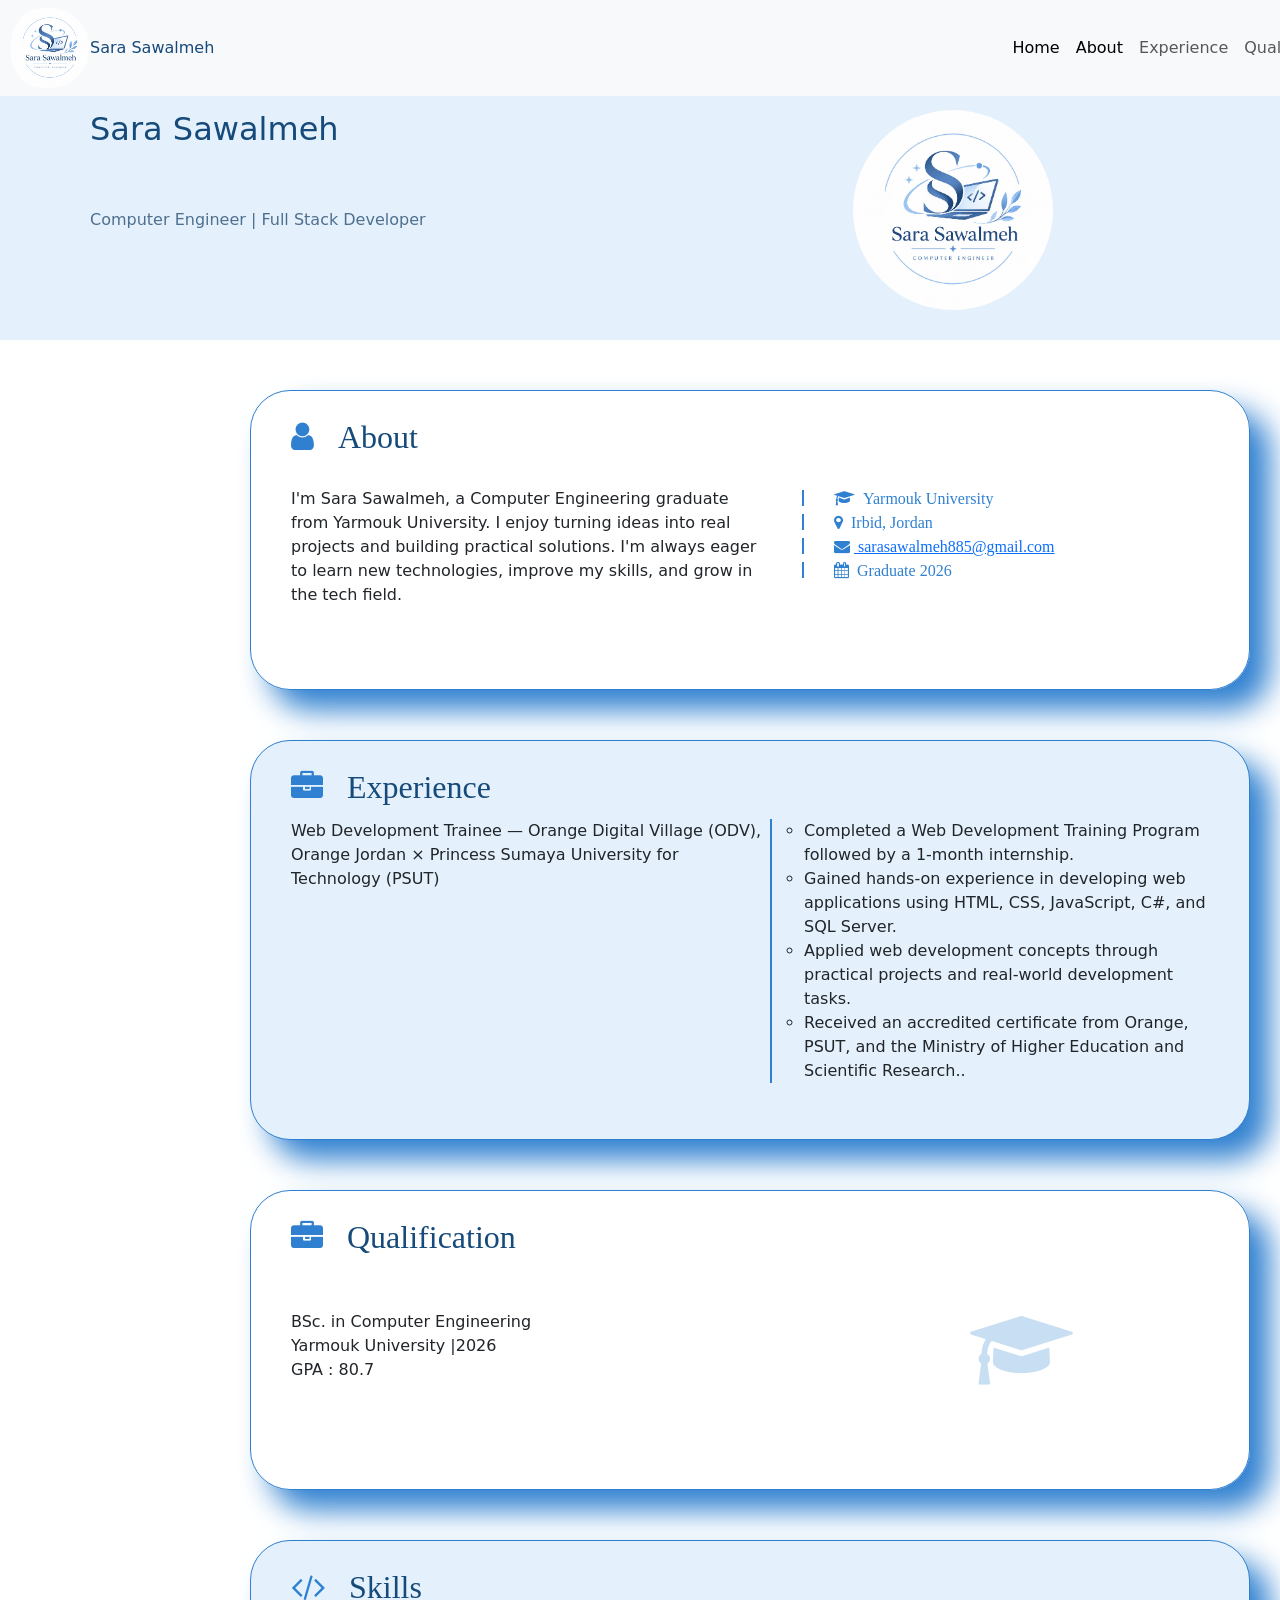
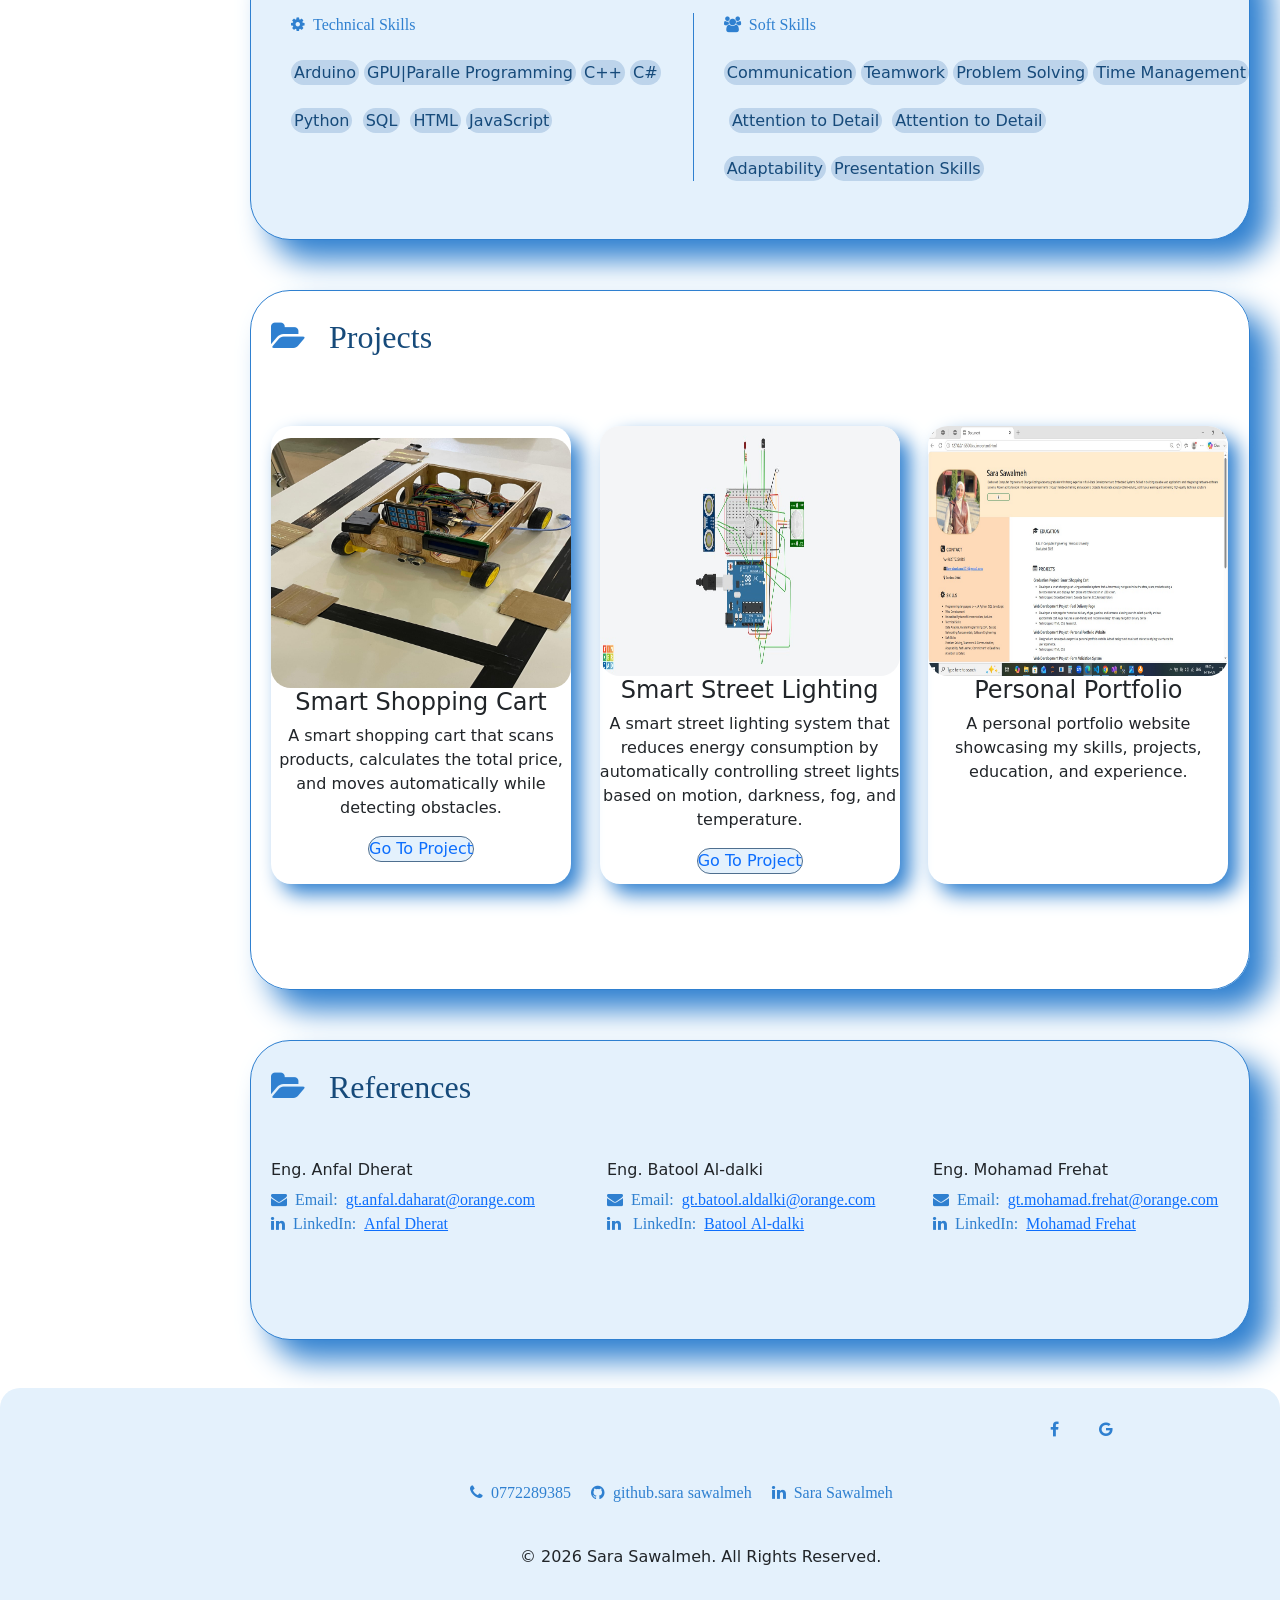
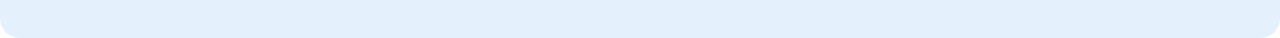
==== portfolio.html @ d3d30be9 "ss" ====
<!DOCTYPE html>
<html lang="en">
<head>
    <meta charset="UTF-8">
    <meta name="viewport" content="width=device-width, initial-scale=1.0">
    <title>Portfolio Sara</title>
    <link rel="stylesheet" href="portfolio.css">
    <link rel="stylesheet" href="https://cdn.jsdelivr.net/npm/bootstrap@5.3.8/dist/css/bootstrap.min.css">
    <link rel="stylesheet" href="https://cdnjs.cloudflare.com/ajax/libs/font-awesome/4.7.0/css/font-awesome.min.css">
    <script src="https://cdn.jsdelivr.net/npm/bootstrap@5.3.8/dist/js/bootstrap.bundle.min.js"></script>
</head>
<body>
   
    <nav class="navbar navbar-expand-lg bg-body-tertiary">
       <img src="WhatsApp Image 2026-09-11 at 2.48.50 PM.jpeg"><span>Sara Sawalmeh</span>
        
       
  
    <div class="container-fluid">
    <button class="navbar-toggler" type="button" data-bs-toggle="collapse" data-bs-target="#navbarNav" aria-controls="navbarNav" aria-expanded="false" aria-label="Toggle navigation">
      <span class="navbar-toggler-icon"></span>
    </button>
    <span> &nbsp &nbsp &nbsp &nbsp &nbsp &nbsp &nbsp &nbsp &nbsp &nbsp &nbsp  &nbsp &nbsp &nbsp &nbsp &nbsp &nbsp &nbsp &nbsp &nbsp &nbsp &nbsp  &nbsp &nbsp &nbsp &nbsp &nbsp &nbsp &nbsp &nbsp &nbsp &nbsp &nbsp  &nbsp &nbsp &nbsp &nbsp &nbsp &nbsp &nbsp &nbsp &nbsp &nbsp &nbsp  &nbsp &nbsp &nbsp &nbsp &nbsp &nbsp &nbsp &nbsp &nbsp &nbsp &nbsp  &nbsp &nbsp &nbsp &nbsp &nbsp &nbsp &nbsp &nbsp &nbsp &nbsp &nbsp  &nbsp &nbsp &nbsp &nbsp &nbsp &nbsp &nbsp &nbsp &nbsp &nbsp &nbsp</span>
    <div class="collapse navbar-collapse" id="navbarNav">
      <ul class="navbar-nav">
         <li class="nav-item n">
          <a class="nav-link active" aria-current="page" href="portfolio.html">Home</a>
        </li>
        <li class="nav-item n">
          <a class="nav-link active" aria-current="page" href="#About">About</a>
        </li>
        <li class="nav-item n">
          <a class="nav-link" href="#Experience">Experience</a>
        </li>
        <li class="nav-item n">
          <a class="nav-link" href="#Qualification">Qualification</a>
        </li>
        <li class="nav-item n">
          <a class="nav-link "  href="#Skills">Skills</a>
        </li>
        <li class="nav-item n">
          <a class="nav-link " href="#Projects">Projects</a>
        </li>
        <li class="nav-item n">
          <a class="nav-link "  href="#References">References</a>
        </li>
        <li class="nav-item n">
          <a class="nav-link "  href="#footer">Footer</a>
        </li>
      </ul>
    </div>
  </div>
</nav>
 
<div class="div1">
    <h2>Sara Sawalmeh</h2>
    <h6>Computer Engineer | Full Stack Developer</h6>
    <img src="WhatsApp Image 2026-09-11 at 2.48.50 PM.jpeg"> 
</div>
<div class="div2">
    <i class="fa fa-user fa-2x About" id="About"><span> &nbsp About</span></i>
    <br>
    <br>
    <p>I'm Sara Sawalmeh, a Computer Engineering graduate from Yarmouk University. 
       I enjoy turning ideas into real projects and building practical solutions. 
       I'm always eager to learn new technologies, improve my skills, 
       and grow in the tech field.</p>
       <ul>
    
         <li><i class="fa fa-graduation-cap icon">&nbsp Yarmouk University</i>  </li>
    <li><i class="fa fa-map-marker icon">&nbsp  Irbid, Jordan</i></li>
    <li><i class="fa fa-envelope icon" >&nbsp<a target="_blank" href="sarasawalmeh885@gmail.com"> sarasawalmeh885@gmail.com</a></i></li>
    <li><i class="fa fa-calendar icon">&nbsp Graduate 2026</i></li>
    
       </ul>
   
</div>
<div class="div3">
    <i class="fa fa-briefcase fa-2x Experience" id="Experience"><span> &nbsp Experience</span></i>
    <br>
    <br>
    <p class="p1"> Web Development Trainee — Orange Digital Village (ODV),<br>
     Orange Jordan × Princess Sumaya University for Technology (PSUT)</p>
      <br>

       <ul>
        <li style=" list-style-type: circle; ">Completed a Web Development Training Program followed by a 1-month internship.</li>
        <li style="list-style-type: circle;">Gained hands-on experience in developing web applications using HTML, CSS, JavaScript, C#, and SQL Server.</li>
        <li style=" list-style-type: circle; ">Applied web development concepts through practical projects and real-world development tasks.</li>
        <li style="list-style-type: circle;">Received an accredited certificate from Orange, PSUT, and the Ministry of Higher Education and Scientific Research..</li>
       </ul>
   
</div>
<div class="div4">
    <i class="fa fa-briefcase fa-2x Qualification"id="Qualification"><span> &nbsp Qualification</span></i>
    <br>
    <br>
    <p class="p1">BSc. in Computer Engineering <br>Yarmouk University |2026 <br>
      GPA : 80.7</p>
      <br>

       <i class="fa fa-graduation-cap fa-5x cap " style="color:#c8def2;"></i>
   
</div>
<div class="div5">
    <i class="fa fa-code fa-2x skills"id="Skills"><span> &nbsp Skills</span></i>

    <p class="left"><i class="fa fa-cog  " aria-hidden="true">&nbsp Technical Skills</i><br><br><span class="span">Arduino</span>&nbsp<span  class="span">GPU|Paralle Programming</span>&nbsp<span  class="span">C++</span>&nbsp<span  class="span">C#</span>&nbsp<br>
        <br><span  class="span">Python</span>&nbsp
    <span  class="span">SQL</span>&nbsp <span  class="span">HTML</span>&nbsp<span  class="span">JavaScript</span>&nbsp</p>
      
    
    <p class="right"><i class="fa fa-users  " aria-hidden="true">&nbsp Soft Skills</i><br><br><span class="span">Communication</span>&nbsp<span  class="span">Teamwork</span>&nbsp<span  class="span">Problem Solving</span>&nbsp<span  class="span">Time Management</span><br><br>&nbsp<span  class="span">Attention to Detail</span>&nbsp
    <span  class="span">Attention to Detail</span>&nbsp<br><br> <span  class="span">Adaptability</span>&nbsp<span  class="span">Presentation Skills</span>&nbsp</p>
      
    
   
</div>
<div class="div6">
<i class="fa fa-folder-open fa-2x Projects" id="Projects"><span> &nbsp Projects</span></i>
<div class="proj1">
<img src="smart_cart.jpeg">
<h4>Smart Shopping Cart</h4>
<p>A smart shopping cart that scans products, 
    calculates the total price, 
    and moves automatically while detecting obstacles.</p>
    <a target="_blank" href="https://drive.google.com/file/d/1hwMrciI6EJCwf6CjFaGMXpKGRYM-Xptk/view?usp=drivesdk">Go To Project</a>
</div>
<div class="proj2">
<img src="street_smart.jpeg">
<h4>Smart Street Lighting</h4>
<p>A smart street lighting system that reduces energy 
    consumption by automatically controlling 
    street lights based on motion, darkness, fog, and temperature.</p>
    <a target="_blank" href="https://drive.google.com/file/d/1CjH-kvJeXlmJz42w_RLQ5RaDnDc0UONO/view?usp=drivesdk">Go To Project</a>
</div>
<div class="proj3">
<img src="portfolio.jpeg">
<h4>Personal Portfolio</h4>
<p>A personal portfolio 
    website showcasing my skills, 
    projects, education, and experience.</p>
</div>
</div>
<div class="div7">
    
    <i class="fa fa-folder-open fa-2x References" id="References"><span> &nbsp References</span></i>
    <div class=" Reference_1">
    <h6>Eng. Anfal Dherat</h6>
    <i class="fa fa-envelope">&nbsp Email: &nbsp<a target="_blank" href="gt.anfal.daharat@orange.com">gt.anfal.daharat@orange.com</a></i>
    <i class="fa fa-linkedin">&nbsp LinkedIn: &nbsp<a target="_blank" href="https://www.linkedin.com/in/anfal-dherat/">Anfal Dherat</a></i>
    </div>
    <div class=" Reference_2">
    <h6>Eng. Batool Al-dalki</h6>
    <i class="fa fa-envelope">&nbsp Email: &nbsp<a target="_blank" href="gt.batool.aldalki@orange.com">gt.batool.aldalki@orange.com</a></i>
    <i class="fa fa-linkedin"> &nbsp LinkedIn: &nbsp<a target="_blank" href="https://www.linkedin.com/in/batool-walid-b33894228?utm_source=share_via&utm_content=profile&utm_medium=member_android">Batool Al-dalki</a></i>
    </div>
    <div class=" Reference_3">
    <h6>Eng. Mohamad Frehat</h6>
    <i class="fa fa-envelope">&nbsp Email: &nbsp<a target="_blank" href="gt.mohamad.frehat@orange.com">gt.mohamad.frehat@orange.com</a></i>
    <i class="fa fa-linkedin">&nbsp LinkedIn:&nbsp <a target="_blank" href="https://www.linkedin.com/in/mohammed-frehat-9222402b?utm_source=share_via&utm_content=profile&utm_medium=member_android">Mohamad Frehat</a></i>
    </div>
</div>
<br>
<br>
<footer class="footer" id="footer">
    <div class="icon1">
<a href="0772289385" target="_blank"><i class="fa fa-phone">&nbsp 0772289385</i></a>
<a href="https://github.com/sarasawalmeh30-debug" target="_blank"><i class="fa fa-github">&nbsp github.sara sawalmeh</i></a>

<a href="https://www.linkedin.com/in/sara-sawalmeh-1b9399256?utm_source=share_via&utm_content=profile&utm_medium=member_android" target="_blank"><i class="fa fa-linkedin">&nbsp Sara Sawalmeh</i></a>
</div>
<div class="iconnone">
<a  href="https://www.facebook.com/share/14t3L4utk7z/" target="_blank"><i class="fa fa-facebook"></i></a>
<a  href="https://www.google.com/?zx=1789156070435" target="_blank"><i class="fa fa-google"></i></a>
</div>
<p class="copy">© 2026 Sara Sawalmeh. All Rights Reserved.</p>
</footer>
</body>
</html>
---- portfolio.css ----
.navbar img{
width: 90px;
height: 80px;
border-radius: 100px;
padding-left: 10px;
}
body{
    padding-top: 80px;
}
.navbar{
    position: fixed !important;
    top: 0;
    left: 0;
    width: 100%;
    
}
.fa{
    color:#2f80d0; 
}
span{
    color:#164A7A !important ;
    white-space: nowrap ;
  
   
}
.div1{
    display: grid;
    grid-template-columns: repeat(3,1fr);
    grid-template-rows: repeat(2,1fr);
    background-color: #E4f1fc;
    padding-top: 30px; 
    padding-bottom: 30px;
}
.div1 h2{
    grid-row: 1/2;
    grid-column: 1/2;
    color:#164A7A;
    padding-left: 90px;

}
.div1 h6{
     grid-row: 2/3;
     grid-column: 1/2;
     color: #4f6f8f;
     padding-left: 90px;
     padding-bottom: 0px;
}
.div1 img{
    width: 200px;
    height: 200px;
    border-radius: 200px;
     grid-row: 1/3;
     grid-column: 3/4;
    
} 
.div2{
    display: grid;
    grid-template-columns: repeat(2,1fr);
    grid-template-rows: repeat(3,1fr);
    width: 1000px;
    height: 300px;
    border: 1px solid #2f80d0;
    border-radius: 40px;
    box-shadow: 20px 20px 30px #2f80d0;
    padding-left:40px ;
    margin-top: 50px;
    margin-left: 250px;
    padding-top: 30px;
  
}
.div .About{
   grid-row: 1/2;
   grid-column: 1/2;
}
.div2 p{
grid-row: 2/3;
grid-column: 1/2;
}
.div2 .icon{
  grid-row: 2/4;
  grid-column: 2/3;
  border-left: 2px solid #2f80d0;
  padding-left: 30px;
}

ul{
    list-style: none;

}
.div3{
    display: grid;
    grid-template-columns: repeat(2,1fr);
    grid-template-rows: repeat(3,1fr);
    width: 1000px;
    height: 400px;
    border: 1px solid #2f80d0;
    border-radius: 40px;
    box-shadow: 20px 20px 30px #2f80d0;
    padding-left:40px ;
    margin-top: 50px;
    margin-left: 250px;
    padding-top: 30px;
    background-color:#E4f1fc ;
  
}

.div3 .Experience{
   grid-row: 1/2;
   grid-column: 1/2;
}
.div3 .p1{
grid-row: 2/3;
grid-column: 1/2;

}

.div3 ul{
grid-row: 2/3;
grid-column: 2/3;
border-left: 2px solid #2f80d0;
padding-right: 30px;
}
.div4{
    display: grid;
    grid-template-columns: repeat(2,1fr);
    grid-template-rows: repeat(3,1fr);
    width: 1000px;
    height: 300px;
    border: 1px solid #2f80d0;
    border-radius: 40px;
    box-shadow: 20px 20px 30px #2f80d0;
    padding-left:40px ;
    margin-top: 50px;
    margin-left: 250px;
    padding-top: 30px;
  
}

.div3 .Qualification{
   grid-row: 1/2;
   grid-column: 1/2;
}
.div4 .p{
grid-row: 2/3;
grid-column: 1/2;

}
.div4 .cap{
    grid-row: 2/3;
    grid-column: 2/3;
    padding-left: 200px;
}
.div5{
    display: grid;
    grid-template-columns: repeat(2,1fr);
    grid-template-rows: repeat(3,1fr);
    width: 1000px;
    height: 300px;
    border: 1px solid #2f80d0;
    border-radius: 40px;
    box-shadow: 20px 20px 30px #2f80d0;
    padding-left:40px ;
    margin-top: 50px;
    margin-left: 250px;
    padding-top: 30px;
     background-color:#E4f1fc ;
  
}
.div5 .span{
    background-color: #bdd4eb;
    border-radius: 30px;
    padding: 3px;

}
.div5 .skills{
   grid-row: 1/2;
   grid-column: 1/2;
}


.div5 .right{
    grid-row: 2/3;
    grid-column: 2/3;
   border-left: 1px solid #2f80d0;
   padding-left: 30px;

}
.div5 .left{
    
     grid-row: 2/3;
     grid-column: 1/2;
   
}
.div6{
    display: grid;
    grid-template-columns: repeat(3,1fr);
    grid-template-rows: repeat(3,1fr);
    width: 1000px;
    height: 700px;
    border: 1px solid #2f80d0;
    border-radius: 40px;
    box-shadow: 20px 20px 30px #2f80d0;
    padding-left:20px ;
    margin-top: 50px;
    margin-left: 250px;
    padding-top: 30px;
    gap: 8px;
    
  
}
.div6 img{
    width: 300px;
    height: 250px;
    border-radius: 20px;
    
}
.div6 .Projects{
     grid-row: 1/2;
    grid-column: 1/2;
}
.div6 .proj1{
    width: 300px;
    display: flex;
    flex-direction: column;
    border: 2px solis #2f80d0;
     border-radius: 20px;
    box-shadow: 10px 10px 20px #2f80d0;
    grid-row: 2/3;
    grid-column: 1/2;
    text-align: center;
    justify-content: center;
    align-items: center;
    

}
.div6 .proj2{
    display: flex;
    flex-direction: column;
    border: 2px solis #2f80d0;
     border-radius: 20px;
    box-shadow: 10px 10px 20px #2f80d0;
    grid-row: 2/3;
    grid-column: 2/3;
     width: 300px;
     text-align: center;
     justify-content: center;
    align-items: center;
}
.div6 .proj3{
    display: flex;
    flex-direction: column;
    border: 2px solis #2f80d0;
     border-radius: 20px;
    box-shadow: 10px 10px 20px #2f80d0;
    grid-row: 2/3;
    grid-column: 3/4;
 width: 300px;
 text-align: center;
}
.div6 a{
    border: 1px solid #4f6f8f;
    border-radius: 90px;
    background-color: #E4f1fc;
    text-decoration: none;
    margin-bottom: 10px;
 
}
.div7{
    display: grid;
    grid-template-columns: repeat(3,1fr);
    grid-template-rows: repeat(3,1fr);
    width: 1000px;
    height: 300px;
    border: 1px solid #2f80d0;
    border-radius: 40px;
    box-shadow: 20px 20px 30px #2f80d0;
    padding-left:20px ;
    margin-top: 50px;
    margin-left: 250px;
    padding-top: 30px;
     background-color:#E4f1fc ;
  
}
.div7 .Reference{
      grid-row:1/2 ;
    grid-column:1/2;
}
.div7 .Reference_1{
    grid-row:2/3 ;
    grid-column:1/2 ;
}
.div7 .Reference_2{
    grid-row:2/3 ;
    grid-column:2/3 ;
     padding-left: 10px;
}
.div7 .Reference_3{
    grid-row:2/3 ;
    grid-column:3/4 ;
    padding-left: 10px;
}
.footer{
    display: grid;
    grid-template-columns: repeat(4,1fr);
    grid-template-rows: repeat(3,1fr);
    background-color: #E4f1fc;
    padding-top: 30px; 
    padding-bottom: 30px;
    width: 100%;
    height: 250px;
    border-radius: 20px;
}
.icon1{
 display: flex;
    flex-direction: row;
    gap: 20px;
    grid-column: 2/4;
grid-row: 2/3;
padding-left: 150px;
}
.iconnone{
    display: flex;
    flex-direction: row;
    gap: 40px;
grid-column: 4/5;
grid-row: 1/2;
padding-left: 90px;
}
.footer p{
grid-column: 2/4;
grid-row: 3/4;
padding-left: 200px;
}



@media (max-width:320px) {
    *{
box-sizing: border-box;
margin: 0;
padding: 0;
    }
    body{
        width: 100%;
        overflow-x: hidden;
         padding-top: 0;
    }
    .div2,.div3,.div3,.div4,.div5,.div6,.div7{
        width: 100%;
        max-width: 100%;
        margin-left: 0;
        margin-right: 0;
    }
    

    span{
    color:#164A7A !important ;
    white-space: wrap ;
}
    .div1{
    grid-template-columns: repeat(1,1fr);
    grid-template-rows: repeat(3,1fr);
}
.div1 img{
width: 150px;
height: 150px;
border-radius: 100px;
grid-row: 3/4;
grid-column: 1/2;

}
.div1 h2{
    grid-row: 1/2;
    grid-column: 1/2;
    color:#164A7A;
}
.div1 h6{
     grid-row: 2/3;
     grid-column: 1/2;
     color: #4f6f8f;
     
}
.div2{
    display: grid;
    grid-template-columns: repeat(1,1fr);
    grid-template-rows: repeat(3,1fr);
    
    height: 500px;
    border: 1px solid #2f80d0;
    border-radius: 40px;
    box-shadow: 20px 20px 30px #2f80d0;
   
  
}
.div .About{
   grid-row: 1/2;
   grid-column: 1/2;
}
.div2 p{
grid-row: 2/3;
grid-column: 1/2;
}
.div2 .icon{
  grid-row: 3/4;
  grid-column: 1/2;
 
  
}

ul{
    list-style: none;

}
.div3{
    display: grid;
    grid-template-columns: repeat(1,1fr);
    grid-template-rows: repeat(3,1fr);
    
    height: fit-content;
    border: 1px solid #2f80d0;
    border-radius: 40px;
    box-shadow: 20px 20px 30px #2f80d0;

    background-color:#E4f1fc ;
  
}

.div3 .Experience{
   grid-row: 1/2;
   grid-column: 1/2;
}
.div3 .p1{
grid-row: 2/3;
grid-column: 1/2;

}

.div3 ul{
grid-row: 3/4;
grid-column: 1/2;
display: none;

}
.div4{
    display: grid;
    grid-template-columns: repeat(1,1fr);
    grid-template-rows: repeat(3,1fr);
    
    height: 400px;
    border: 1px solid #2f80d0;
    border-radius: 40px;
    box-shadow: 20px 20px 30px #2f80d0;

  
}

.div3 .Qualification{
   grid-row: 1/2;
   grid-column: 1/2;
}
.div4 .p{
grid-row: 2/3;
grid-column: 1/2;

}
.div4 .cap{
   
    display: none;
}
.div5{
    display: grid;
    grid-template-columns: repeat(1,1fr);
    grid-template-rows: repeat(3,1fr);
   
    height: fit-content;
    border: 1px solid #2f80d0;
    border-radius: 40px;
    box-shadow: 20px 20px 30px #2f80d0;
     background-color:#E4f1fc ;
  
}
.div5 .span{
    background-color: #bdd4eb;
    border-radius: 30px;
    padding: 3px;

}
.div5 .skills{
   grid-row: 1/2;
   grid-column: 1/2;
}


.div5 .right{
    grid-row: 3/4;
    display: flex;
    flex-direction: column;
    
    grid-column: 1/2;
  

}
.div5 .left{
    
     grid-row: 2/3;
     grid-column: 1/2;
     display: flex;
    flex-direction: column;
   
}
.div6{
    display: grid;
    grid-template-columns: repeat(1,1fr);
    grid-template-rows: repeat(4,1fr);
    
    height: 1050px;
    border: 1px solid #2f80d0;
    border-radius: 40px;
    box-shadow: 20px 20px 30px #2f80d0;


    
  
}
.div6 img{
    width: 100%;
    height: 150px;
    border-radius: 20px;
    
}
.div6 .Projects{
     grid-row: 1/2;
    grid-column: 1/2;
}
.div6 .proj1{
    width: fit-content;
    display: flex;
    flex-direction: column;
    border: 2px solis #2f80d0;
     border-radius: 20px;
    box-shadow: 10px 10px 20px #2f80d0;
    grid-row: 2/3;
    grid-column: 1/2;
    text-align: center;
    

}
.div6 .proj2{
    display: flex;
    flex-direction: column;
    border: 2px solis #2f80d0;
     border-radius: 20px;
    box-shadow: 10px 10px 20px #2f80d0;
    grid-row: 3/4;
    grid-column: 1/2;
     width: fit-content;
text-align: center;
}
.div6 .proj3{
    display: flex;
    flex-direction: column;
    border: 2px solis #2f80d0;
     border-radius: 20px;
    box-shadow: 10px 10px 20px #2f80d0;
    grid-row: 4/5;
    grid-column: 1/2;
 width: fit-content;
 text-align: center;
}
.div7{
    display: grid;
    grid-template-columns: repeat(1,1fr);
    grid-template-rows: repeat(4,1fr);
    
    height: 700px;
    border: 1px solid #2f80d0;
    border-radius: 40px;
    box-shadow: 20px 20px 30px #2f80d0;
    background-color:#E4f1fc ;
  
}
.div7 .Reference{
    display: flex;
    flex-direction: column;
      grid-row:1/2 ;
    grid-column:1/2;
}
.div7 .Reference_1{
     display: flex;
    flex-direction: column;
    grid-row:2/3 ;
    grid-column:1/2 ;
}
.div7 .Reference_2{
     display: flex;
    flex-direction: column;
    grid-row:3/4 ;
    grid-column:1/2 ;
    
}
.div7 .Reference_3{
    grid-row:4/5 ;
    grid-column:1/2 ;
    
}
.footer{
    display: grid;
    grid-template-columns: repeat(1,1fr);
    grid-template-rows: repeat(3,1fr);
    background-color: #E4f1fc;
    
    
    max-width: 100%;
    height: 100vh;
    border-radius: 20px;
}
.icon1{
 display: flex;
    flex-direction: row;
    
    grid-column: 1/2;
grid-row: 2/3;
padding: 2px;

}
.iconnone{
    display: flex;
    flex-direction: row;
grid-column: 1/2;
grid-row: 1/2;

}
.footer p{
grid-column: 1/2;
grid-row: 3/4;
padding: 2px;

}

}
@media (min-width:321px) and (max-width:1024px) {
    *{
box-sizing: border-box;
margin: 0;
padding: 0;
    }
    .navbar{
        position: static !important;
       
    }
    body{
        width: 100%;
        overflow-x: hidden;
        padding-top: 0;
    }
    .div2,.div3,.div3,.div4,.div5,.div6,.div7{
        width: 100%;
        max-width: 100%;
        margin-left: 0;
        margin-right: 0;
    }

    span{
    color:#164A7A !important ;
    white-space: wrap ;
}
    .div1{
    grid-template-columns: repeat(1,1fr);
    grid-template-rows: repeat(3,1fr);
}
.div1 img{
width: 150px;
height: 150px;
border-radius: 100px;
grid-row: 3/4;
grid-column: 1/2;

}
.div1 h2{
    grid-row: 1/2;
    grid-column: 1/2;
    color:#164A7A;
}
.div1 h6{
     grid-row: 2/3;
     grid-column: 1/2;
     color: #4f6f8f;
     
}
.div2{
    display: grid;
    grid-template-columns: repeat(1,1fr);
    grid-template-rows: repeat(3,1fr);
   
    height: 500px;
    border: 1px solid #2f80d0;
    border-radius: 40px;
    box-shadow: 20px 20px 30px #2f80d0;
   
  
}
.div .About{
   grid-row: 1/2;
   grid-column: 1/2;
}
.div2 p{
grid-row: 2/3;
grid-column: 1/2;
}
.div2 .icon{
  grid-row: 3/4;
  grid-column: 1/2;
 
  
}

ul{
    list-style: none;

}
.div3{
    display: grid;
    grid-template-columns: repeat(1,1fr);
    grid-template-rows: repeat(3,1fr);
   
    height: fit-content;
    border: 1px solid #2f80d0;
    border-radius: 40px;
    box-shadow: 20px 20px 30px #2f80d0;

    background-color:#E4f1fc ;
  
}

.div3 .Experience{
   grid-row: 1/2;
   grid-column: 1/2;
}
.div3 .p1{
grid-row: 2/3;
grid-column: 1/2;

}

.div3 ul{
grid-row: 3/4;
grid-column: 1/2;
display: none;

}
.div4{
    display: grid;
    grid-template-columns: repeat(1,1fr);
    grid-template-rows: repeat(3,1fr);
   
    height: 400px;
    border: 1px solid #2f80d0;
    border-radius: 40px;
    box-shadow: 20px 20px 30px #2f80d0;

  
}

.div3 .Qualification{
   grid-row: 1/2;
   grid-column: 1/2;
}
.div4 .p{
grid-row: 2/3;
grid-column: 1/2;

}
.div4 .cap{
   
    display: none;
}
.div5{
    display: grid;
    grid-template-columns: repeat(1,1fr);
    grid-template-rows: repeat(3,1fr);
   
    height: fit-content;
    border: 1px solid #2f80d0;
    border-radius: 40px;
    box-shadow: 20px 20px 30px #2f80d0;
     background-color:#E4f1fc ;
     gap: 0;
  
}
.div5 .span{
    background-color: #bdd4eb;
    border-radius: 30px;
    padding: 1px;

}
.div5 .skills{
   grid-row: 1/2;
   grid-column: 1/2;
   margin: 0;
}


.div5 .right{
    display: flex;
    flex-direction: column;
    grid-row: 3/4;
    grid-column: 1/2;

  

}
.div5 .left{
    
     grid-row: 2/3;
     grid-column: 1/2;
     display: flex;
    flex-direction: column;
   
}
.div6{
    display: grid;
    grid-template-columns: repeat(1,1fr);
    grid-template-rows: repeat(4,1fr);
    
    height: 1400px;
    border: 1px solid #2f80d0;
    border-radius: 40px;
    box-shadow: 20px 20px 30px #2f80d0;
gap: 2px;

    
  
}
.div6 img{
    width: 100%;
    height: 250px;
    border-radius: 20px;
    
}
.div6 .Projects{
     grid-row: 1/2;
    grid-column: 1/2;
}
.div6 .proj1{
    width: 100%;
    display: flex;
    flex-direction: column;
    border: 2px solis #2f80d0;
     border-radius: 20px;
    box-shadow: 10px 10px 20px #2f80d0;
    grid-row: 2/3;
    grid-column: 1/2;
    text-align: center;
    

}
.div6 .proj2{
    display: flex;
    flex-direction: column;
    border: 2px solis #2f80d0;
     border-radius: 20px;
    box-shadow: 10px 10px 20px #2f80d0;
    grid-row: 3/4;
    grid-column: 1/2;
     width: 100%;
text-align: center;
}
.div6 .proj3{
   display: flex;
    flex-direction: column;
    border: 2px solis #2f80d0;
     border-radius: 20px;
    box-shadow: 10px 10px 20px #2f80d0;
    grid-row: 4/5;
    grid-column: 1/2;
     width: 100%;
text-align: center;
}
.div7{
    display: grid;
    grid-template-columns: repeat(1,1fr);
    grid-template-rows: repeat(4,1fr);
    
    height: 700px;
    border: 1px solid #2f80d0;
    border-radius: 40px;
    box-shadow: 20px 20px 30px #2f80d0;
   
     background-color:#E4f1fc ;
     gap: 0px;
  
}
.div7 .Reference{
    display: flex;
    flex-direction: column;
      grid-row:1/2 ;
    grid-column:1/2;
    
}
.div7 .Reference_1{
     display: flex;
    flex-direction: column;
    grid-row:2/3 ;
    grid-column:1/2 ;
}
.div7 .Reference_2{
     display: flex;
    flex-direction: column;
    grid-row:3/4 ;
    grid-column:1/2 ;
    
}
.div7 .Reference_3{
    grid-row:4/5 ;
    grid-column:1/2 ;
    padding-left: 10px;
}
.footer{
    display: grid;
    grid-template-columns: repeat(1,1fr);
    grid-template-rows: repeat(3,1fr);
    background-color: #E4f1fc;
    
    width: 100%;
    max-width: 100%;
    height: fit-content;
    border-radius: 20px;
}
.icon1{
 display: flex;
    flex-direction: row;
    grid-column: 1/2;
grid-row: 2/3;
padding: 2px;

}
.iconnone{
    display: flex;
    flex-direction: row;
    
grid-column: 1/2;
grid-row: 1/2;



}
.footer p{
grid-column: 1/2;
grid-row: 3/4;
padding: 0;

}

}
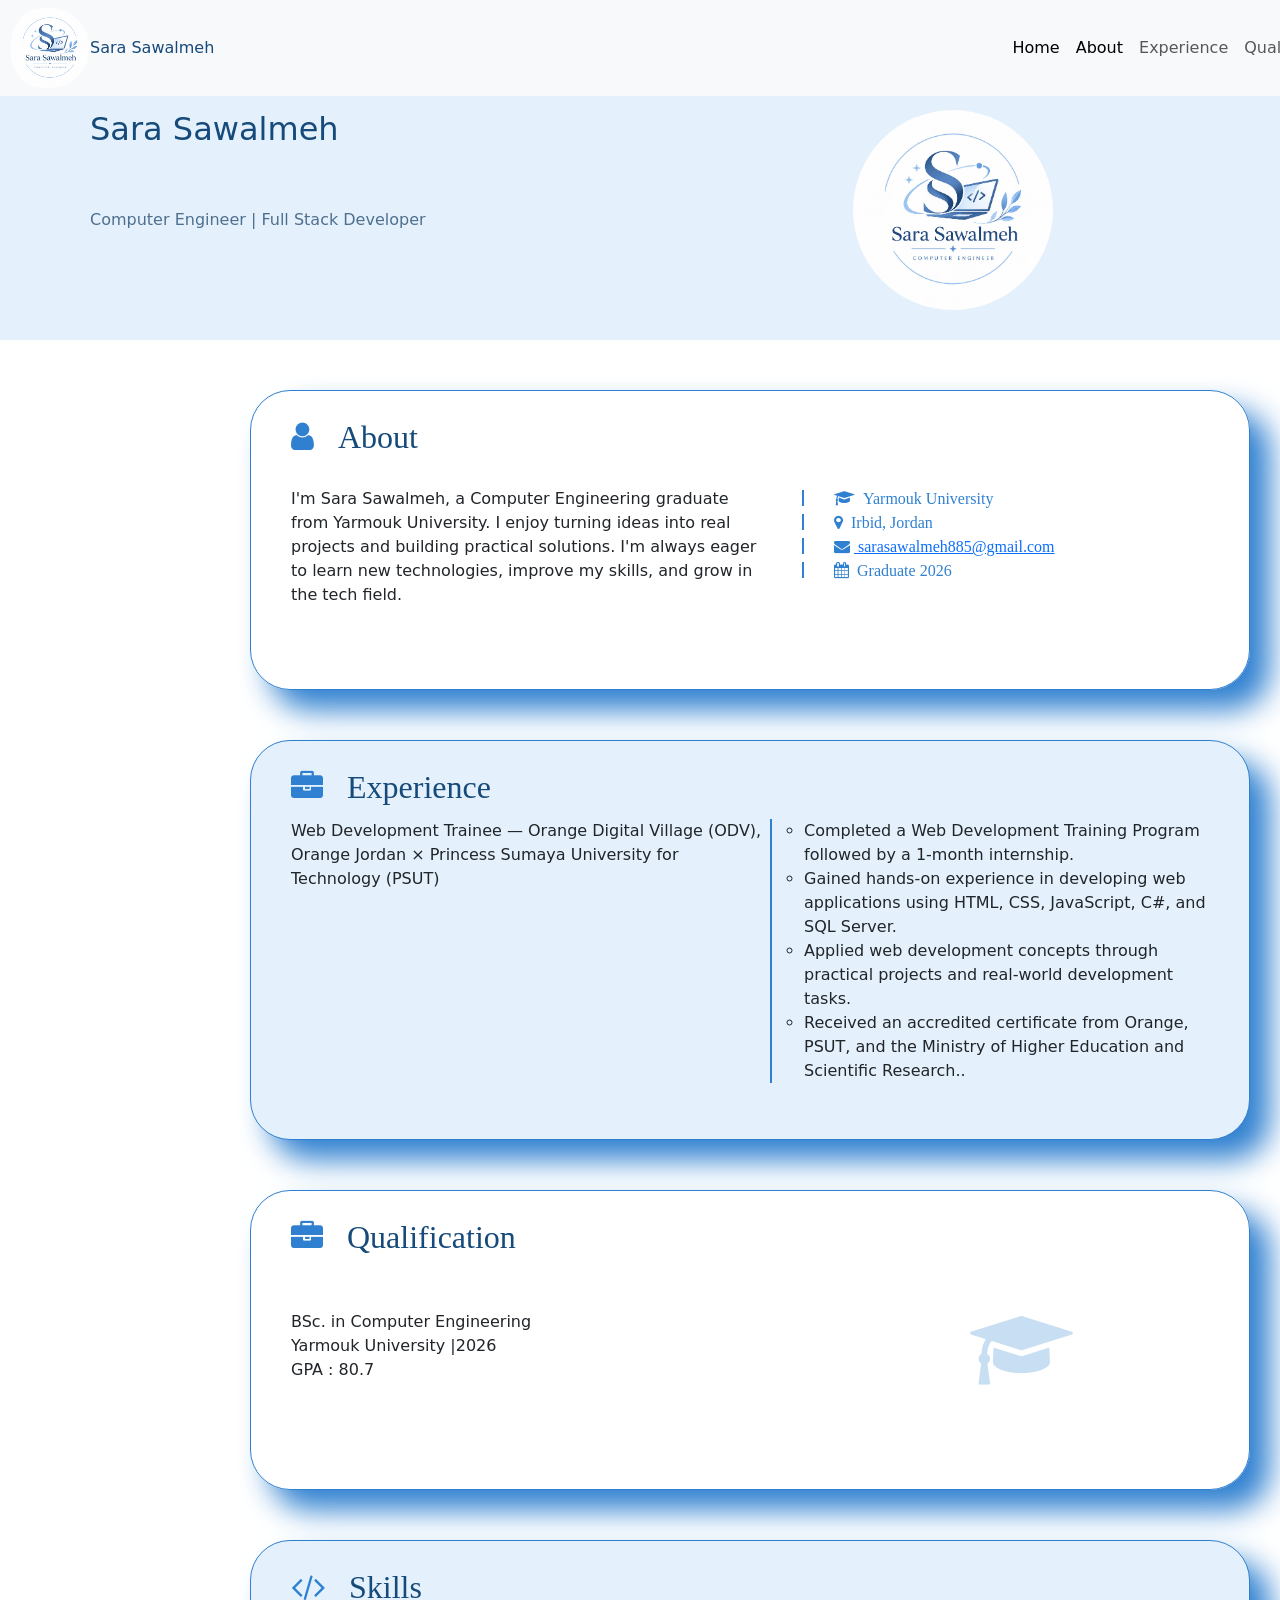
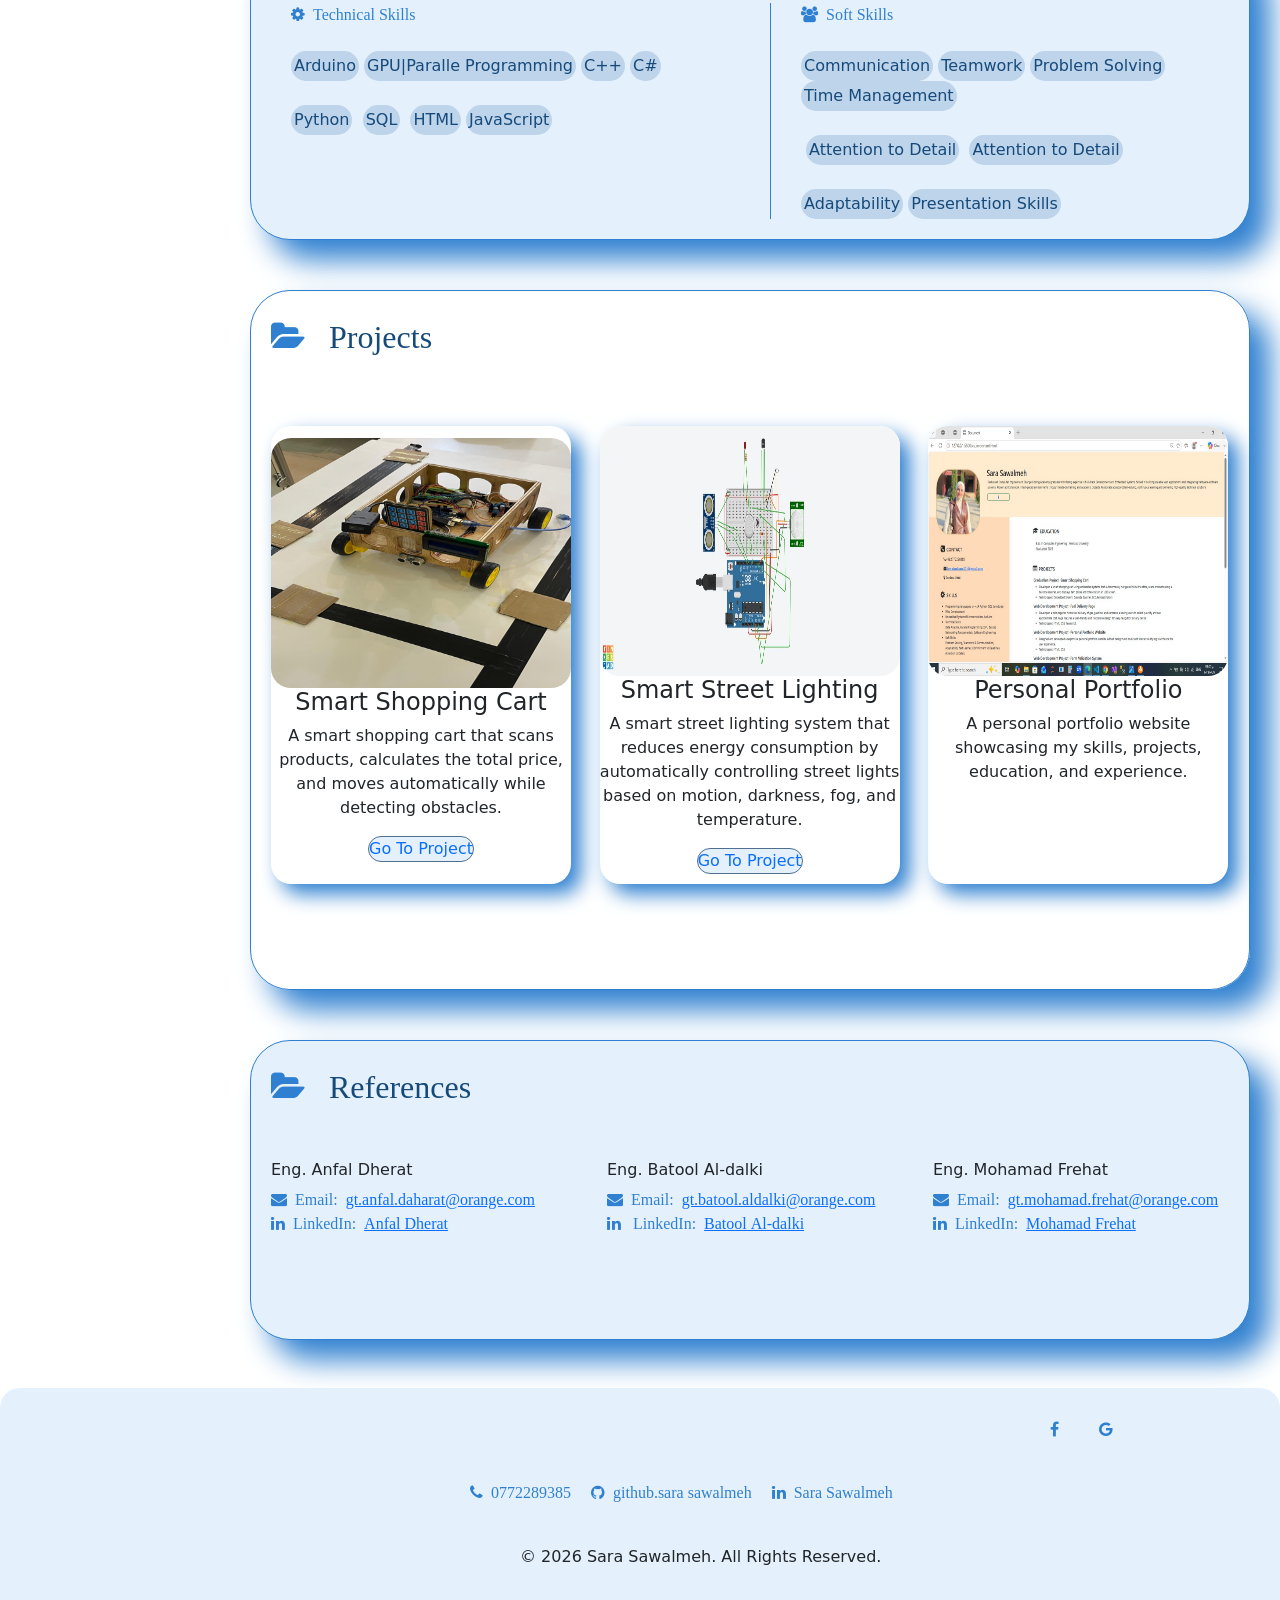
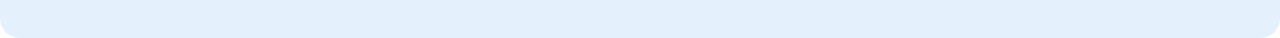
==== commit 1d3543f1: "new" ====
--- a/portfolio.html
+++ b/portfolio.html
@@ -110,7 +110,7 @@
     <span  class="span">SQL</span>&nbsp <span  class="span">HTML</span>&nbsp<span  class="span">JavaScript</span>&nbsp</p>
       
     
-    <p class="right"><i class="fa fa-users  " aria-hidden="true">&nbsp Soft Skills</i><br><br><span class="span">Communication</span>&nbsp<span  class="span">Teamwork</span>&nbsp<span  class="span">Problem Solving</span>&nbsp<span  class="span">Time Management</span><br><br>&nbsp<span  class="span">Attention to Detail</span>&nbsp
+    <p class="right"><i class="fa fa-users  " aria-hidden="true">&nbsp Soft Skills</i><br><br><span class="span">Communication</span>&nbsp<span  class="span">Teamwork</span>&nbsp<span  class="span">Problem Solving</span>&nbsp&nbsp<span  class="span">Time Management</span><br><br>&nbsp<span  class="span">Attention to Detail</span>&nbsp
     <span  class="span">Attention to Detail</span>&nbsp<br><br> <span  class="span">Adaptability</span>&nbsp<span  class="span">Presentation Skills</span>&nbsp</p>
       
     
--- a/portfolio.css
+++ b/portfolio.css
@@ -23,6 +23,10 @@
     white-space: nowrap ;
   
    
+}
+a:hover{
+   transform:scale(1.2);
+   color: purple;
 }
 .div1{
     display: grid;
@@ -171,6 +175,7 @@
     background-color: #bdd4eb;
     border-radius: 30px;
     padding: 3px;
+    display: inline-block;
 
 }
 .div5 .skills{
@@ -192,6 +197,11 @@
      grid-column: 1/2;
    
 }
+.div5 .span:hover{
+    transform:scale(1.2);
+   color: #bdd4eb;
+}
+
 .div6{
     display: grid;
     grid-template-columns: repeat(3,1fr);
@@ -353,7 +363,9 @@
         margin-right: 0;
     }
     
-
+.navbar{
+    position: static !important;
+}
     span{
     color:#164A7A !important ;
     white-space: wrap ;
@@ -649,6 +661,7 @@
         position: static !important;
        
     }
+ 
     body{
         width: 100%;
         overflow-x: hidden;
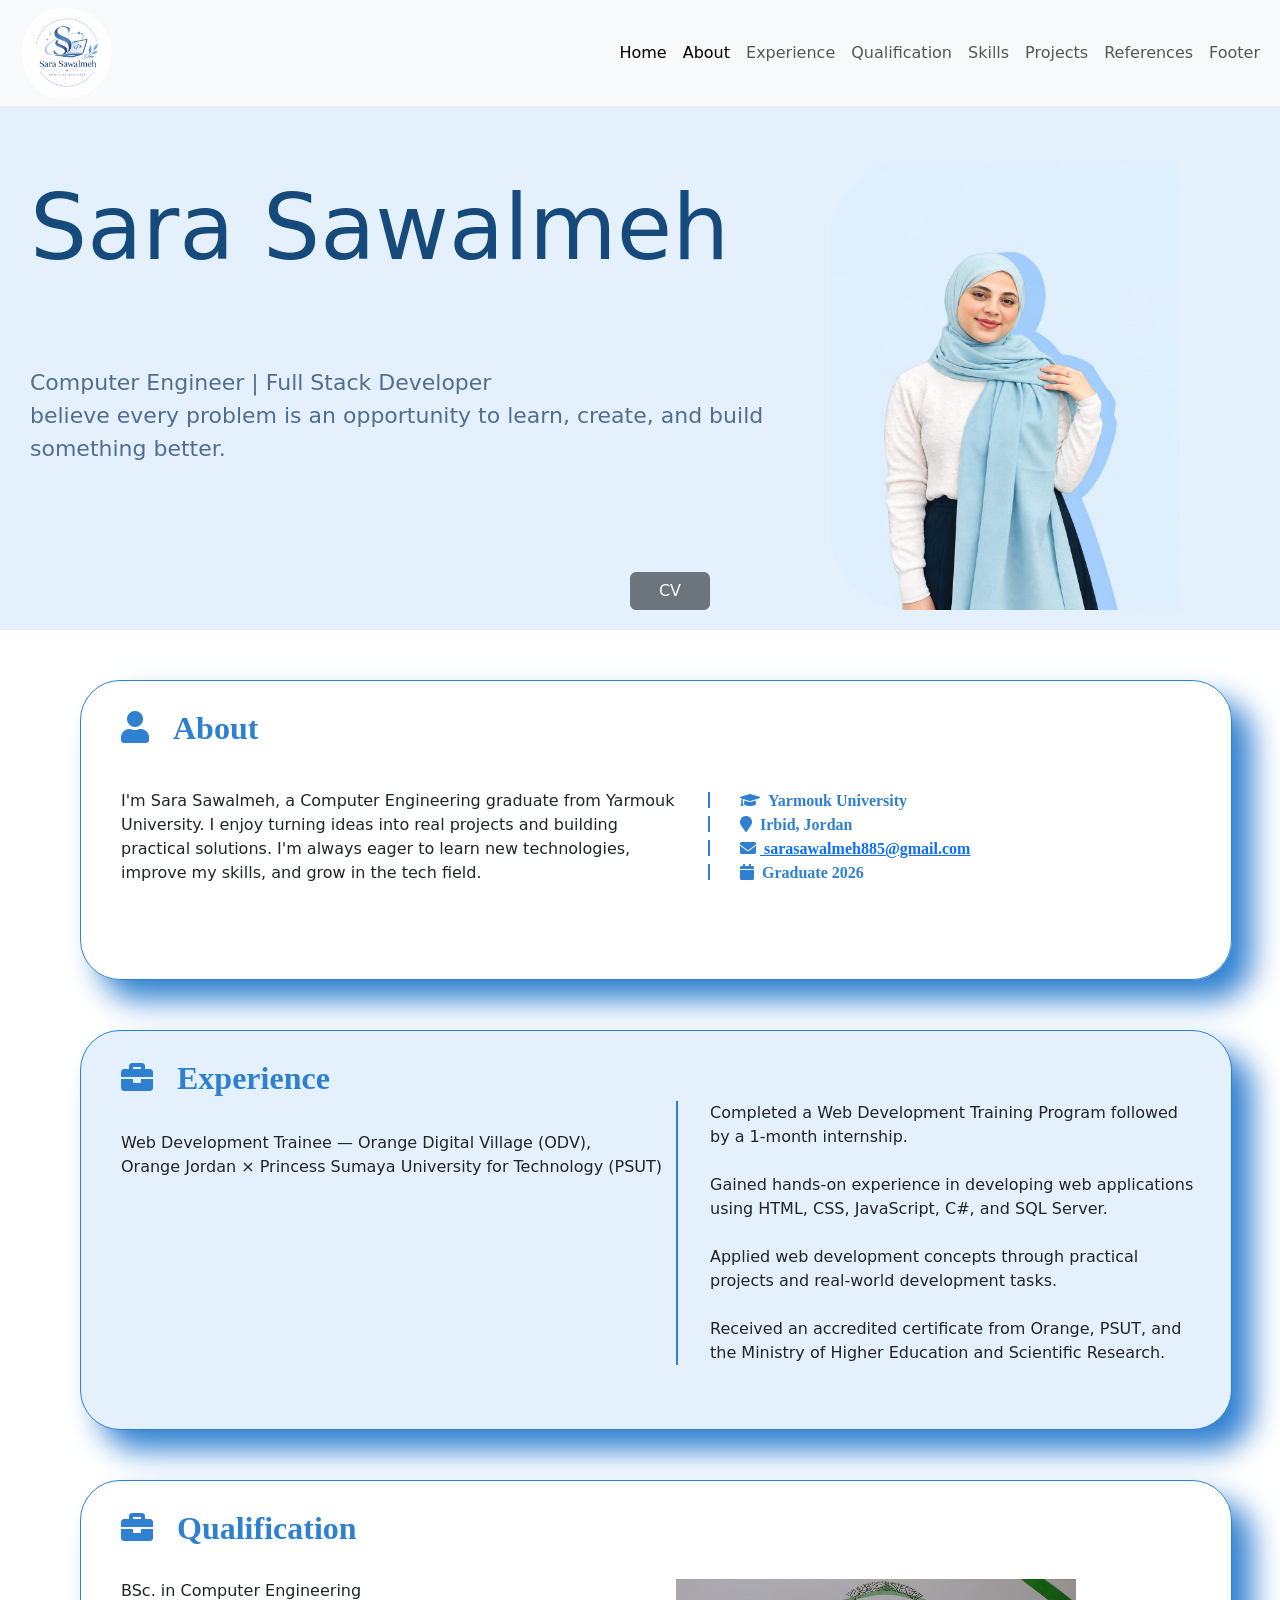
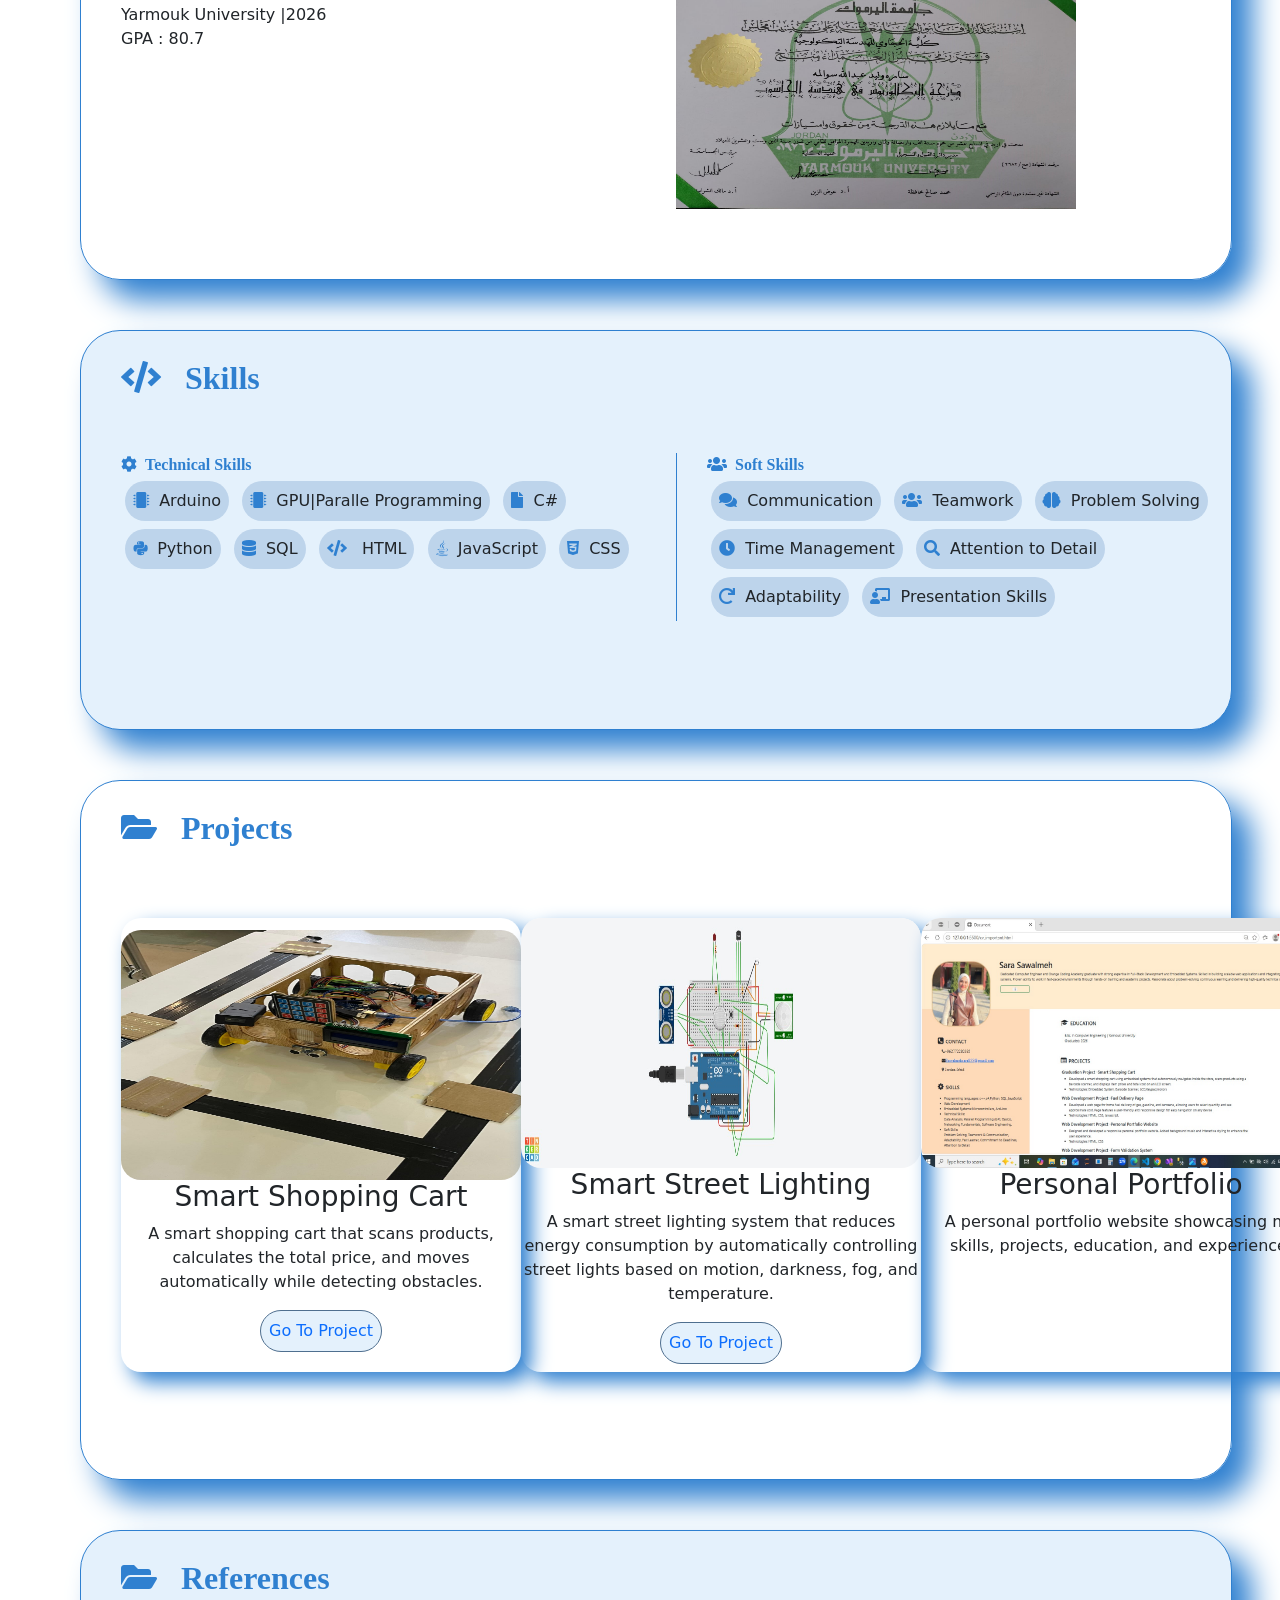
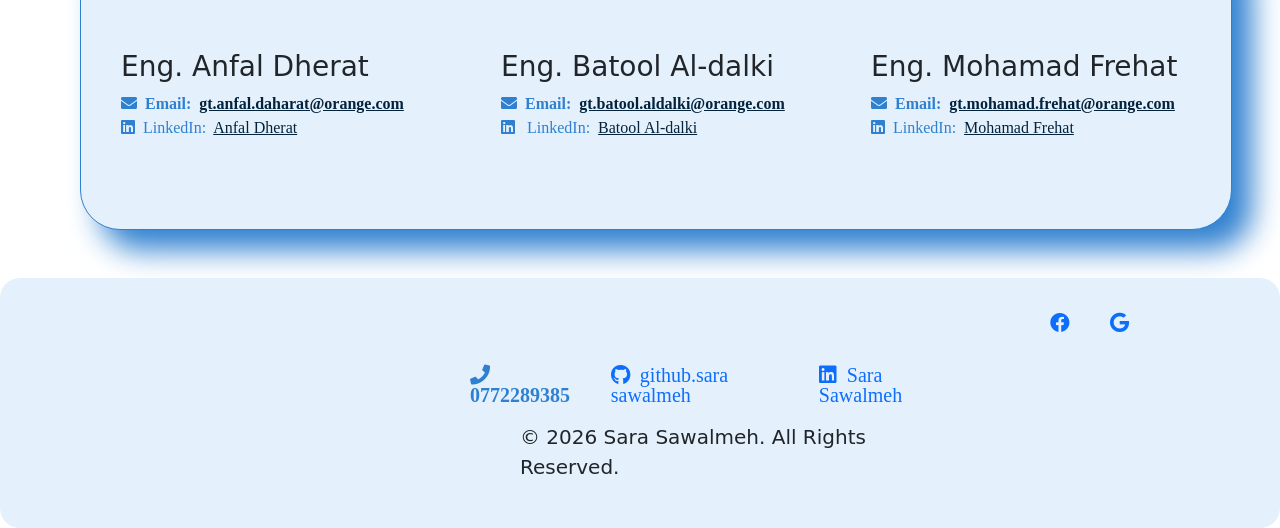
==== commit 67426c6a: "now1" ====
--- a/portfolio.html
+++ b/portfolio.html
@@ -7,20 +7,22 @@
     <link rel="stylesheet" href="portfolio.css">
     <link rel="stylesheet" href="https://cdn.jsdelivr.net/npm/bootstrap@5.3.8/dist/css/bootstrap.min.css">
     <link rel="stylesheet" href="https://cdnjs.cloudflare.com/ajax/libs/font-awesome/4.7.0/css/font-awesome.min.css">
+    <link rel="stylesheet" href="https://cdnjs.cloudflare.com/ajax/libs/font-awesome/5.15.4/css/all.min.css">
     <script src="https://cdn.jsdelivr.net/npm/bootstrap@5.3.8/dist/js/bootstrap.bundle.min.js"></script>
 </head>
 <body>
    
     <nav class="navbar navbar-expand-lg bg-body-tertiary">
-       <img src="WhatsApp Image 2026-09-11 at 2.48.50 PM.jpeg"><span>Sara Sawalmeh</span>
+       
         
        
   
     <div class="container-fluid">
+      <img src="WhatsApp Image 2026-09-11 at 2.48.50 PM.jpeg">
     <button class="navbar-toggler" type="button" data-bs-toggle="collapse" data-bs-target="#navbarNav" aria-controls="navbarNav" aria-expanded="false" aria-label="Toggle navigation">
       <span class="navbar-toggler-icon"></span>
     </button>
-    <span> &nbsp &nbsp &nbsp &nbsp &nbsp &nbsp &nbsp &nbsp &nbsp &nbsp &nbsp  &nbsp &nbsp &nbsp &nbsp &nbsp &nbsp &nbsp &nbsp &nbsp &nbsp &nbsp  &nbsp &nbsp &nbsp &nbsp &nbsp &nbsp &nbsp &nbsp &nbsp &nbsp &nbsp  &nbsp &nbsp &nbsp &nbsp &nbsp &nbsp &nbsp &nbsp &nbsp &nbsp &nbsp  &nbsp &nbsp &nbsp &nbsp &nbsp &nbsp &nbsp &nbsp &nbsp &nbsp &nbsp  &nbsp &nbsp &nbsp &nbsp &nbsp &nbsp &nbsp &nbsp &nbsp &nbsp &nbsp  &nbsp &nbsp &nbsp &nbsp &nbsp &nbsp &nbsp &nbsp &nbsp &nbsp &nbsp</span>
+    <span> &nbsp &nbsp &nbsp &nbsp &nbsp &nbsp &nbsp &nbsp &nbsp  &nbsp &nbsp &nbsp &nbsp &nbsp &nbsp &nbsp &nbsp &nbsp  &nbsp &nbsp &nbsp &nbsp &nbsp &nbsp &nbsp &nbsp &nbsp &nbsp &nbsp  &nbsp &nbsp &nbsp &nbsp &nbsp &nbsp &nbsp &nbsp &nbsp &nbsp &nbsp  &nbsp &nbsp &nbsp &nbsp &nbsp &nbsp &nbsp &nbsp &nbsp &nbsp &nbsp  &nbsp &nbsp &nbsp &nbsp &nbsp &nbsp &nbsp &nbsp &nbsp &nbsp &nbsp  &nbsp &nbsp &nbsp &nbsp &nbsp &nbsp &nbsp &nbsp &nbsp &nbsp &nbsp  &nbsp &nbsp &nbsp &nbsp &nbsp &nbsp &nbsp &nbsp &nbsp &nbsp &nbsp</span>
     <div class="collapse navbar-collapse" id="navbarNav">
       <ul class="navbar-nav">
          <li class="nav-item n">
@@ -53,9 +55,12 @@
 </nav>
  
 <div class="div1">
-    <h2>Sara Sawalmeh</h2>
-    <h6>Computer Engineer | Full Stack Developer</h6>
-    <img src="WhatsApp Image 2026-09-11 at 2.48.50 PM.jpeg"> 
+    <p class="heder">Sara Sawalmeh</p>
+
+    <p class="pargraf1">Computer Engineer | Full Stack Developer<br>
+       believe every problem is an opportunity to learn, create, and build something better.</p>
+      <img src="personal1.jpeg">
+      <a href="https://canva.link/bihfsyumkrdmxga" target="_blank"><button type="button" class="btn btn-secondary">CV</button></a>
 </div>
 <div class="div2">
     <i class="fa fa-user fa-2x About" id="About"><span> &nbsp About</span></i>
@@ -78,16 +83,17 @@
 <div class="div3">
     <i class="fa fa-briefcase fa-2x Experience" id="Experience"><span> &nbsp Experience</span></i>
     <br>
-    <br>
+   
     <p class="p1"> Web Development Trainee — Orange Digital Village (ODV),<br>
      Orange Jordan × Princess Sumaya University for Technology (PSUT)</p>
       <br>
+      <br>
 
        <ul>
-        <li style=" list-style-type: circle; ">Completed a Web Development Training Program followed by a 1-month internship.</li>
-        <li style="list-style-type: circle;">Gained hands-on experience in developing web applications using HTML, CSS, JavaScript, C#, and SQL Server.</li>
-        <li style=" list-style-type: circle; ">Applied web development concepts through practical projects and real-world development tasks.</li>
-        <li style="list-style-type: circle;">Received an accredited certificate from Orange, PSUT, and the Ministry of Higher Education and Scientific Research..</li>
+        <li >Completed a Web Development Training Program followed by a 1-month internship.</li>
+        <br><li >Gained hands-on experience in developing web applications using HTML, CSS, JavaScript, C#, and SQL Server.</li>
+        <br><li >Applied web development concepts through practical projects and real-world development tasks.</li>
+        <br><li >Received an accredited certificate from Orange, PSUT, and the Ministry of Higher Education and Scientific Research.</li>
        </ul>
    
 </div>
@@ -97,21 +103,39 @@
     <br>
     <p class="p1">BSc. in Computer Engineering <br>Yarmouk University |2026 <br>
       GPA : 80.7</p>
-      <br>
-
-       <i class="fa fa-graduation-cap fa-5x cap " style="color:#c8def2;"></i>
+    <br>
+
+    <img src="graduat.jpeg">
    
 </div>
 <div class="div5">
-    <i class="fa fa-code fa-2x skills"id="Skills"><span> &nbsp Skills</span></i>
-
-    <p class="left"><i class="fa fa-cog  " aria-hidden="true">&nbsp Technical Skills</i><br><br><span class="span">Arduino</span>&nbsp<span  class="span">GPU|Paralle Programming</span>&nbsp<span  class="span">C++</span>&nbsp<span  class="span">C#</span>&nbsp<br>
-        <br><span  class="span">Python</span>&nbsp
-    <span  class="span">SQL</span>&nbsp <span  class="span">HTML</span>&nbsp<span  class="span">JavaScript</span>&nbsp</p>
+    <i class="fa fa-code fa-2x skills"id="Skills">
+      <span> &nbsp Skills</span></i>
+
+    <p class="left">
+      <i class="fa fa-cog  " aria-hidden="true">&nbsp Technical Skills</i>
+      <br>
+      <span class="span"><i class="fa fa-solid fa-microchip"></i>&nbsp Arduino</span>
+      <span  class="span"><i class="fa fa-microchip"></i>&nbsp GPU|Paralle Programming</span>
+      <span  class="span"><i class="fa fa-file"></i>&nbsp C#</span>
+      <span  class="span"><i class="fab fa-python"></i>&nbsp Python</span>
+      <span  class="span"><i class="fa fa-solid fa-database" ></i>&nbsp SQL</span>
+      <span  class="span"><i class="fa fa-solid fa-code"></i> &nbsp HTML</span>
+      <span  class="span"><i class="fab fa-java"></i>&nbsp JavaScript</span>
+      <span  class="span"><i class="fab fa-css3-alt"></i>&nbsp CSS</span>
+    </p>
       
     
-    <p class="right"><i class="fa fa-users  " aria-hidden="true">&nbsp Soft Skills</i><br><br><span class="span">Communication</span>&nbsp<span  class="span">Teamwork</span>&nbsp<span  class="span">Problem Solving</span>&nbsp&nbsp<span  class="span">Time Management</span><br><br>&nbsp<span  class="span">Attention to Detail</span>&nbsp
-    <span  class="span">Attention to Detail</span>&nbsp<br><br> <span  class="span">Adaptability</span>&nbsp<span  class="span">Presentation Skills</span>&nbsp</p>
+    <p class="right">
+      <i class="fa fa-users  " aria-hidden="true">&nbsp Soft Skills</i>
+      <br>
+      <span class="span"><i class="fa fa-solid fa-comments"></i>&nbsp Communication</span>
+      <span  class="span"><i class="fa fa-solid fa-users"></i>&nbsp Teamwork</span>
+      <span  class="span"><i class="fa fa-solid fa-brain"></i>&nbsp Problem Solving</span>
+      <span  class="span"><i class="fas fa-clock"></i>&nbsp Time Management</span>
+      <span  class="span"><i class="fas fa-search"></i>&nbsp Attention to Detail</span>
+      <span  class="span"><i class="fa fa-solid fa-repeat"></i>&nbsp Adaptability</span>
+      <span  class="span"><i class="fas fa-chalkboard-teacher"></i>&nbsp Presentation Skills</span></p>
       
     
    
@@ -120,7 +144,7 @@
 <i class="fa fa-folder-open fa-2x Projects" id="Projects"><span> &nbsp Projects</span></i>
 <div class="proj1">
 <img src="smart_cart.jpeg">
-<h4>Smart Shopping Cart</h4>
+<h3>Smart Shopping Cart</h3>
 <p>A smart shopping cart that scans products, 
     calculates the total price, 
     and moves automatically while detecting obstacles.</p>
@@ -128,7 +152,7 @@
 </div>
 <div class="proj2">
 <img src="street_smart.jpeg">
-<h4>Smart Street Lighting</h4>
+<h3>Smart Street Lighting</h3>
 <p>A smart street lighting system that reduces energy 
     consumption by automatically controlling 
     street lights based on motion, darkness, fog, and temperature.</p>
@@ -136,7 +160,7 @@
 </div>
 <div class="proj3">
 <img src="portfolio.jpeg">
-<h4>Personal Portfolio</h4>
+<h3>Personal Portfolio</h3>
 <p>A personal portfolio 
     website showcasing my skills, 
     projects, education, and experience.</p>
@@ -146,19 +170,19 @@
     
     <i class="fa fa-folder-open fa-2x References" id="References"><span> &nbsp References</span></i>
     <div class=" Reference_1">
-    <h6>Eng. Anfal Dherat</h6>
-    <i class="fa fa-envelope">&nbsp Email: &nbsp<a target="_blank" href="gt.anfal.daharat@orange.com">gt.anfal.daharat@orange.com</a></i>
-    <i class="fa fa-linkedin">&nbsp LinkedIn: &nbsp<a target="_blank" href="https://www.linkedin.com/in/anfal-dherat/">Anfal Dherat</a></i>
+    <h3>Eng. Anfal Dherat</h3>
+    <i class="fa fa-envelope">&nbsp Email: &nbsp<a target="_blank" href="gt.anfal.daharat@orange.com">gt.anfal.daharat@orange.com</a></i><br>
+    <i class="fab fa-linkedin">&nbsp LinkedIn: &nbsp<a target="_blank" href="https://www.linkedin.com/in/anfal-dherat/">Anfal Dherat</a></i>
     </div>
     <div class=" Reference_2">
-    <h6>Eng. Batool Al-dalki</h6>
-    <i class="fa fa-envelope">&nbsp Email: &nbsp<a target="_blank" href="gt.batool.aldalki@orange.com">gt.batool.aldalki@orange.com</a></i>
-    <i class="fa fa-linkedin"> &nbsp LinkedIn: &nbsp<a target="_blank" href="https://www.linkedin.com/in/batool-walid-b33894228?utm_source=share_via&utm_content=profile&utm_medium=member_android">Batool Al-dalki</a></i>
+    <h3>Eng. Batool Al-dalki</h3>
+    <i class="fa fa-envelope">&nbsp Email: &nbsp<a target="_blank" href="gt.batool.aldalki@orange.com">gt.batool.aldalki@orange.com</a></i><br>
+    <i class="fab fa-linkedin"> &nbsp LinkedIn: &nbsp<a target="_blank" href="https://www.linkedin.com/in/batool-walid-b33894228?utm_source=share_via&utm_content=profile&utm_medium=member_android">Batool Al-dalki</a></i>
     </div>
     <div class=" Reference_3">
-    <h6>Eng. Mohamad Frehat</h6>
-    <i class="fa fa-envelope">&nbsp Email: &nbsp<a target="_blank" href="gt.mohamad.frehat@orange.com">gt.mohamad.frehat@orange.com</a></i>
-    <i class="fa fa-linkedin">&nbsp LinkedIn:&nbsp <a target="_blank" href="https://www.linkedin.com/in/mohammed-frehat-9222402b?utm_source=share_via&utm_content=profile&utm_medium=member_android">Mohamad Frehat</a></i>
+    <h3>Eng. Mohamad Frehat</h3>
+    <i class="fa fa-envelope">&nbsp Email: &nbsp<a target="_blank" href="gt.mohamad.frehat@orange.com">gt.mohamad.frehat@orange.com</a></i><br>
+    <i class="fab fa-linkedin">&nbsp LinkedIn:&nbsp <a target="_blank" href="https://www.linkedin.com/in/mohammed-frehat-9222402b?utm_source=share_via&utm_content=profile&utm_medium=member_android">Mohamad Frehat</a></i>
     </div>
 </div>
 <br>
@@ -166,13 +190,13 @@
 <footer class="footer" id="footer">
     <div class="icon1">
 <a href="0772289385" target="_blank"><i class="fa fa-phone">&nbsp 0772289385</i></a>
-<a href="https://github.com/sarasawalmeh30-debug" target="_blank"><i class="fa fa-github">&nbsp github.sara sawalmeh</i></a>
-
-<a href="https://www.linkedin.com/in/sara-sawalmeh-1b9399256?utm_source=share_via&utm_content=profile&utm_medium=member_android" target="_blank"><i class="fa fa-linkedin">&nbsp Sara Sawalmeh</i></a>
+<a href="https://github.com/sarasawalmeh30-debug" target="_blank"><i class="fab fa-github">&nbsp github.sara sawalmeh</i></a>
+
+<a href="https://www.linkedin.com/in/sara-sawalmeh-1b9399256?utm_source=share_via&utm_content=profile&utm_medium=member_android" target="_blank"><i class="fab fa-linkedin">&nbsp Sara Sawalmeh</i></a>
 </div>
 <div class="iconnone">
-<a  href="https://www.facebook.com/share/14t3L4utk7z/" target="_blank"><i class="fa fa-facebook"></i></a>
-<a  href="https://www.google.com/?zx=1789156070435" target="_blank"><i class="fa fa-google"></i></a>
+<a  href="https://www.facebook.com/share/14t3L4utk7z/" target="_blank"><i class="fab fa-facebook"></i></a>
+<a  href="https://www.google.com/?zx=1789156070435" target="_blank"><i class="fab fa-google"></i></a>
 </div>
 <p class="copy">© 2026 Sara Sawalmeh. All Rights Reserved.</p>
 </footer>
--- a/portfolio.css
+++ b/portfolio.css
@@ -1,7 +1,7 @@
 
 .navbar img{
-width: 90px;
-height: 80px;
+width: 100px;
+height: 90px;
 border-radius: 100px;
 padding-left: 10px;
 }
@@ -18,59 +18,74 @@
 .fa{
     color:#2f80d0; 
 }
-span{
-    color:#164A7A !important ;
-    white-space: nowrap ;
-  
-   
-}
+
 a:hover{
    transform:scale(1.2);
    color: purple;
 }
 .div1{
-    display: grid;
-    grid-template-columns: repeat(3,1fr);
-    grid-template-rows: repeat(2,1fr);
+   display: grid;
+   grid-template-columns: 2fr auto;
+   grid-template-rows: 1fr 1fr auto;
+    height: 550px;
     background-color: #E4f1fc;
-    padding-top: 30px; 
-    padding-bottom: 30px;
-}
-.div1 h2{
+    padding-bottom: 170px;
+    padding-top: 80px; 
+    padding-left: 30px;
+    gap:0;
+    
+
+}
+
+.div1 .heder{
+    grid-column: 1/2;
     grid-row: 1/2;
-    grid-column: 1/2;
+    font-size: 90px;
     color:#164A7A;
-    padding-left: 90px;
-
-}
-.div1 h6{
+
+}
+.div1 .pargraf1{
+     grid-column: 1/2;
      grid-row: 2/3;
-     grid-column: 1/2;
      color: #4f6f8f;
-     padding-left: 90px;
-     padding-bottom: 0px;
-}
+     font-size: 22px;
+     margin: 0;
+    
+     
+}
+
 .div1 img{
-    width: 200px;
-    height: 200px;
-    border-radius: 200px;
-     grid-row: 1/3;
-     grid-column: 3/4;
-    
-} 
+   
+    width: 450px;
+    height: 450px;
+    grid-column: 2/3;
+     grid-row: 1/4;
+     padding-right: 100px;
+     border-radius: 80px;
+
+}
+.div1 button{
+    grid-column: 1/2;
+     grid-row: 3/4;
+     width: 80px;
+     margin-left: 600px;
+}
 .div2{
     display: grid;
     grid-template-columns: repeat(2,1fr);
     grid-template-rows: repeat(3,1fr);
-    width: 1000px;
+    width: 90%;
     height: 300px;
     border: 1px solid #2f80d0;
     border-radius: 40px;
     box-shadow: 20px 20px 30px #2f80d0;
-    padding-left:40px ;
+    padding-top: 30px;
     margin-top: 50px;
-    margin-left: 250px;
-    padding-top: 30px;
+    width: 90%;
+    margin-left:80px ;
+   
+    padding-left: 40px;
+    
   
 }
 .div .About{
@@ -96,16 +111,16 @@
     display: grid;
     grid-template-columns: repeat(2,1fr);
     grid-template-rows: repeat(3,1fr);
-    width: 1000px;
     height: 400px;
     border: 1px solid #2f80d0;
     border-radius: 40px;
     box-shadow: 20px 20px 30px #2f80d0;
-    padding-left:40px ;
     margin-top: 50px;
-    margin-left: 250px;
     padding-top: 30px;
     background-color:#E4f1fc ;
+    width: 90%;
+    margin-left:80px ;
+    padding-left: 40px;
   
 }
 
@@ -114,6 +129,7 @@
    grid-column: 1/2;
 }
 .div3 .p1{
+    padding-top: 30px;
 grid-row: 2/3;
 grid-column: 1/2;
 
@@ -124,57 +140,64 @@
 grid-column: 2/3;
 border-left: 2px solid #2f80d0;
 padding-right: 30px;
+
 }
 .div4{
+   display: grid;
+    grid-template-columns:1fr 1fr;
+    grid-template-rows:1fr 1fr 1fr;
+    height: 400px;
+    border: 1px solid #2f80d0;
+    border-radius: 40px;
+    box-shadow: 20px 20px 30px #2f80d0;
+    margin-top: 50px;
+    padding-top: 30px;
+    width: 90%;
+    margin-left:80px ;
+    padding-left: 40px;
+  
+}
+
+.div3 .Qualification{
+   grid-row: 1/2;
+   grid-column: 1/2;
+}
+.div4 .p{
+grid-row: 2/3;
+grid-column: 1/2;
+
+}
+.div4 img{
+    width: 400px;
+    height: 300px;
+    grid-row: 2/4;
+    grid-column: 2/3;
+    padding-bottom: 70px;
+    align-self: center;
+    
+}
+.div5{
     display: grid;
     grid-template-columns: repeat(2,1fr);
     grid-template-rows: repeat(3,1fr);
-    width: 1000px;
-    height: 300px;
-    border: 1px solid #2f80d0;
-    border-radius: 40px;
-    box-shadow: 20px 20px 30px #2f80d0;
-    padding-left:40px ;
+    height: 400px;
+    border: 1px solid #2f80d0;
+    border-radius: 40px;
+    box-shadow: 20px 20px 30px #2f80d0;
     margin-top: 50px;
-    margin-left: 250px;
     padding-top: 30px;
-  
-}
-
-.div3 .Qualification{
-   grid-row: 1/2;
-   grid-column: 1/2;
-}
-.div4 .p{
-grid-row: 2/3;
-grid-column: 1/2;
-
-}
-.div4 .cap{
-    grid-row: 2/3;
-    grid-column: 2/3;
-    padding-left: 200px;
-}
-.div5{
-    display: grid;
-    grid-template-columns: repeat(2,1fr);
-    grid-template-rows: repeat(3,1fr);
-    width: 1000px;
-    height: 300px;
-    border: 1px solid #2f80d0;
-    border-radius: 40px;
-    box-shadow: 20px 20px 30px #2f80d0;
-    padding-left:40px ;
-    margin-top: 50px;
-    margin-left: 250px;
-    padding-top: 30px;
+    background-color:#E4f1fc ;
+    width: 90%;
+    margin-left:80px ;
+    padding-left: 40px;
      background-color:#E4f1fc ;
   
 }
 .div5 .span{
     background-color: #bdd4eb;
     border-radius: 30px;
-    padding: 3px;
+    padding: 8px;
+    margin: 4px;
     display: inline-block;
 
 }
@@ -201,26 +224,27 @@
     transform:scale(1.2);
    color: #bdd4eb;
 }
-
+.div5 .fab,.fa,.fas{
+    color:#2f80d0
+}
 .div6{
-    display: grid;
+   display: grid;
     grid-template-columns: repeat(3,1fr);
     grid-template-rows: repeat(3,1fr);
-    width: 1000px;
     height: 700px;
     border: 1px solid #2f80d0;
     border-radius: 40px;
     box-shadow: 20px 20px 30px #2f80d0;
-    padding-left:20px ;
     margin-top: 50px;
-    margin-left: 250px;
     padding-top: 30px;
-    gap: 8px;
+    width: 90%;
+    margin-left:80px ;
+    padding-left: 40px;
     
   
 }
 .div6 img{
-    width: 300px;
+    width: 400px;
     height: 250px;
     border-radius: 20px;
     
@@ -230,16 +254,16 @@
     grid-column: 1/2;
 }
 .div6 .proj1{
-    width: 300px;
-    display: flex;
+   display: flex;
     flex-direction: column;
     border: 2px solis #2f80d0;
      border-radius: 20px;
     box-shadow: 10px 10px 20px #2f80d0;
     grid-row: 2/3;
     grid-column: 1/2;
-    text-align: center;
-    justify-content: center;
+     width: 400px;
+     text-align: center;
+     justify-content: center;
     align-items: center;
     
 
@@ -252,7 +276,7 @@
     box-shadow: 10px 10px 20px #2f80d0;
     grid-row: 2/3;
     grid-column: 2/3;
-     width: 300px;
+     width: 400px;
      text-align: center;
      justify-content: center;
     align-items: center;
@@ -265,7 +289,7 @@
     box-shadow: 10px 10px 20px #2f80d0;
     grid-row: 2/3;
     grid-column: 3/4;
- width: 300px;
+ width: 400px;
  text-align: center;
 }
 .div6 a{
@@ -273,23 +297,26 @@
     border-radius: 90px;
     background-color: #E4f1fc;
     text-decoration: none;
-    margin-bottom: 10px;
- 
+    margin-bottom: 8px;
+    padding: 8px;
 }
 .div7{
     display: grid;
     grid-template-columns: repeat(3,1fr);
     grid-template-rows: repeat(3,1fr);
-    width: 1000px;
+   
     height: 300px;
     border: 1px solid #2f80d0;
     border-radius: 40px;
     box-shadow: 20px 20px 30px #2f80d0;
-    padding-left:20px ;
+    padding-left:40px ;
     margin-top: 50px;
-    margin-left: 250px;
+    
     padding-top: 30px;
      background-color:#E4f1fc ;
+     width: 90%;
+    margin-left:80px ;
+    
   
 }
 .div7 .Reference{
@@ -309,6 +336,12 @@
     grid-row:2/3 ;
     grid-column:3/4 ;
     padding-left: 10px;
+}
+.div7 .fab{
+    color: #2f80d0;
+}
+.div7 a{
+    color: rgb(3, 34, 60);
 }
 .footer{
     display: grid;
@@ -320,6 +353,7 @@
     width: 100%;
     height: 250px;
     border-radius: 20px;
+    font-size:20px;
 }
 .icon1{
  display: flex;
@@ -345,63 +379,83 @@
 
 
 
-@media (max-width:320px) {
+@media (max-width:480px) {
     *{
 box-sizing: border-box;
 margin: 0;
 padding: 0;
+justify-content: center;
+
     }
     body{
         width: 100%;
         overflow-x: hidden;
          padding-top: 0;
+         margin: 0;
     }
-    .div2,.div3,.div3,.div4,.div5,.div6,.div7{
-        width: 100%;
+    .div2,.div3,.div3,.div4,.div5,.div6,.div7,.footer{
+        width: 90%;
         max-width: 100%;
-        margin-left: 0;
-        margin-right: 0;
+        margin: 20px auto;
+        padding-left: 10px;
+        padding-right: 10px;
+        box-sizing: border-box;
+       
     }
     
 .navbar{
     position: static !important;
 }
-    span{
-    color:#164A7A !important ;
-    white-space: wrap ;
-}
-    .div1{
-    grid-template-columns: repeat(1,1fr);
-    grid-template-rows: repeat(3,1fr);
+   
+   .div1{
+   display: block;
+    height: auto;
+    width: 100%;
+    background-color: #E4f1fc;
+    padding-left: 20px;
+    margin: 0;
+    box-sizing: border-box;
+
+}
+.div1 .heder{
+   
+    font-size: 40px;
+    color:#164A7A;
+
+}
+.div1 .pargraf1{
+     
+     color: #4f6f8f;
+     font-size: 15px;
 }
 .div1 img{
-width: 150px;
-height: 150px;
-border-radius: 100px;
-grid-row: 3/4;
-grid-column: 1/2;
-
-}
-.div1 h2{
-    grid-row: 1/2;
-    grid-column: 1/2;
-    color:#164A7A;
-}
-.div1 h6{
-     grid-row: 2/3;
-     grid-column: 1/2;
-     color: #4f6f8f;
+    
+    width: 200px;
+    height: 200px;
+    object-fit: cover;
+    display: block;
+    margin: 20px auto;
+    padding-right:0;
+    
+
+}
+.div1 button{
+    
+     width: 80px;
+     margin: 20px auto;
+display: block;
      
 }
 .div2{
     display: grid;
     grid-template-columns: repeat(1,1fr);
-    grid-template-rows: repeat(3,1fr);
+    grid-template-rows: auto auto auto;
     
     height: 500px;
     border: 1px solid #2f80d0;
     border-radius: 40px;
     box-shadow: 20px 20px 30px #2f80d0;
+     padding-left: 25px;
    
   
 }
@@ -416,7 +470,9 @@
 .div2 .icon{
   grid-row: 3/4;
   grid-column: 1/2;
- 
+ border-left: none;
+ padding-left: 0;
+ margin-bottom: 15px;
   
 }
 
@@ -427,75 +483,83 @@
 .div3{
     display: grid;
     grid-template-columns: repeat(1,1fr);
-    grid-template-rows: repeat(3,1fr);
-    
+    grid-template-rows: 1fr auto;
     height: fit-content;
     border: 1px solid #2f80d0;
     border-radius: 40px;
     box-shadow: 20px 20px 30px #2f80d0;
-
     background-color:#E4f1fc ;
-  
+     padding-left: 25px;
+    
 }
 
 .div3 .Experience{
    grid-row: 1/2;
    grid-column: 1/2;
+   
 }
 .div3 .p1{
-grid-row: 2/3;
-grid-column: 1/2;
+    padding-top: 30px;
+grid-row: 2/3;
+grid-column: 1/2;
+font-size: 20px;
+
 
 }
 
 .div3 ul{
-grid-row: 3/4;
-grid-column: 1/2;
-display: none;
-
+ grid-row: 3/4;
+ grid-column: 1/2;
+ display: flex;
+ flex-direction: column;
+ font-size: 19px;
+ border-left: none;
+ gap:7px;
+ 
 }
 .div4{
-    display: grid;
-    grid-template-columns: repeat(1,1fr);
-    grid-template-rows: repeat(3,1fr);
-    
-    height: 400px;
-    border: 1px solid #2f80d0;
-    border-radius: 40px;
-    box-shadow: 20px 20px 30px #2f80d0;
-
-  
-}
-
-.div3 .Qualification{
-   grid-row: 1/2;
-   grid-column: 1/2;
-}
-.div4 .p{
-grid-row: 2/3;
-grid-column: 1/2;
-
-}
-.div4 .cap{
-   
-    display: none;
+   display: grid;
+    grid-template-columns: repeat(1,1fr);
+    grid-template-rows: 1fr 1fr auto;
+    height: fit-content;
+    border: 1px solid #2f80d0;
+    border-radius: 40px;
+    box-shadow: 20px 20px 20px #2f80d0;
+    padding-left: 25px;
+
+  
+}
+
+.div4 .Qualification{
+   grid-row: 1/2;
+   grid-column: 1/2;
+}
+.div4 .p1{
+    
+grid-row: 2/3;
+grid-column: 1/2;
+font-size: 20px;
+
+}
+.div4 img{
+   grid-row: 3/4;
+grid-column: 1/2;
+width:250px;
 }
 .div5{
-    display: grid;
-    grid-template-columns: repeat(1,1fr);
-    grid-template-rows: repeat(3,1fr);
-   
+  display: grid;
+    grid-template-columns: repeat(1,1fr);
+    grid-template-rows: 1fr auto auto;
     height: fit-content;
     border: 1px solid #2f80d0;
     border-radius: 40px;
-    box-shadow: 20px 20px 30px #2f80d0;
-     background-color:#E4f1fc ;
+    box-shadow: 20px 20px 20px #2f80d0;
   
 }
 .div5 .span{
     background-color: #bdd4eb;
     border-radius: 30px;
-    padding: 3px;
+    padding-bottom: 10px;
 
 }
 .div5 .skills{
@@ -509,31 +573,34 @@
     display: flex;
     flex-direction: column;
     
-    grid-column: 1/2;
-  
+  grid-column: 1/2;
+  border-left: none;
+  font-size: 20px;
+  padding-left: 0;
+  text-align: center;
 
 }
 .div5 .left{
-    
+    padding-top: 30px;
      grid-row: 2/3;
      grid-column: 1/2;
      display: flex;
     flex-direction: column;
+    font-size: 20px;
+    text-align: center;
    
 }
 .div6{
     display: grid;
     grid-template-columns: repeat(1,1fr);
-    grid-template-rows: repeat(4,1fr);
-    
-    height: 1050px;
-    border: 1px solid #2f80d0;
-    border-radius: 40px;
-    box-shadow: 20px 20px 30px #2f80d0;
-
-
-    
-  
+    grid-template-rows: 1fr 2fr 2fr 2fr;
+    height: fit-content;
+    border: 1px solid #2f80d0;
+    border-radius: 40px;
+    box-shadow: 20px 20px 30px #2f80d0;
+    gap: 3px;
+    
+
 }
 .div6 img{
     width: 100%;
@@ -541,22 +608,23 @@
     border-radius: 20px;
     
 }
+
 .div6 .Projects{
      grid-row: 1/2;
     grid-column: 1/2;
 }
 .div6 .proj1{
+
     width: fit-content;
     display: flex;
     flex-direction: column;
     border: 2px solis #2f80d0;
-     border-radius: 20px;
+    border-radius: 20px;
     box-shadow: 10px 10px 20px #2f80d0;
     grid-row: 2/3;
     grid-column: 1/2;
     text-align: center;
-    
-
+    font-size: 20px;
 }
 .div6 .proj2{
     display: flex;
@@ -568,6 +636,7 @@
     grid-column: 1/2;
      width: fit-content;
 text-align: center;
+font-size: 20px;
 }
 .div6 .proj3{
     display: flex;
@@ -579,17 +648,26 @@
     grid-column: 1/2;
  width: fit-content;
  text-align: center;
+ padding-bottom: 10px;
+ font-size: 20px;
+}
+.div6 a{
+    padding:8px;
 }
 .div7{
     display: grid;
     grid-template-columns: repeat(1,1fr);
-    grid-template-rows: repeat(4,1fr);
-    
-    height: 700px;
+    grid-template-rows: 1fr auto;
+    height: fit-content;
     border: 1px solid #2f80d0;
     border-radius: 40px;
     box-shadow: 20px 20px 30px #2f80d0;
     background-color:#E4f1fc ;
+    gap:40px;
+    font-size: 15px;
+   
+     padding-left: 25px;
+
   
 }
 .div7 .Reference{
@@ -609,108 +687,137 @@
     flex-direction: column;
     grid-row:3/4 ;
     grid-column:1/2 ;
+    padding-left: 0;
     
 }
 .div7 .Reference_3{
     grid-row:4/5 ;
     grid-column:1/2 ;
+    padding-left: 0;
+    padding-bottom: 20px;
     
 }
 .footer{
     display: grid;
     grid-template-columns: repeat(1,1fr);
-    grid-template-rows: repeat(3,1fr);
+    grid-template-rows: 1fr auto auto;
+    height: fit-content;
+    border: 1px solid #2f80d0;
+    border-radius: 40px;
+    box-shadow: 20px 20px 30px #2f80d0;
     background-color: #E4f1fc;
-    
-    
-    max-width: 100%;
-    height: 100vh;
-    border-radius: 20px;
+    font-size: 20px;
 }
 .icon1{
  display: flex;
+flex-direction: column;
+    
+    grid-column: 1/2;
+grid-row: 2/3;
+padding: 2px;
+
+}
+.iconnone{
+    display: flex;
     flex-direction: row;
-    
-    grid-column: 1/2;
-grid-row: 2/3;
-padding: 2px;
-
-}
-.iconnone{
-    display: flex;
-    flex-direction: row;
 grid-column: 1/2;
 grid-row: 1/2;
+padding-left: 0;
+justify-content: center;
+padding-bottom: 20px;
 
 }
 .footer p{
 grid-column: 1/2;
 grid-row: 3/4;
-padding: 2px;
-
-}
-
-}
-@media (min-width:321px) and (max-width:1024px) {
-    *{
+padding-left: 0;
+padding-top: 20px;
+
+}
+
+}
+@media (min-width:481px) and (max-width:1024px) {
+   *{
 box-sizing: border-box;
 margin: 0;
 padding: 0;
+
+
     }
-    .navbar{
-        position: static !important;
-       
-    }
- 
     body{
         width: 100%;
         overflow-x: hidden;
-        padding-top: 0;
+         padding-top: 0;
+        
     }
-    .div2,.div3,.div3,.div4,.div5,.div6,.div7{
-        width: 100%;
+    .div2,.div3,.div3,.div4,.div5,.div6,.div7,.footer{
+        width: 80%;
         max-width: 100%;
-        margin-left: 0;
-        margin-right: 0;
+        margin: 20px auto;
+        padding-left: 18px;
+        padding-right: 8px;
+        box-sizing: border-box;
+       
+       
     }
-
-    span{
-    color:#164A7A !important ;
-    white-space: wrap ;
-}
-    .div1{
-    grid-template-columns: repeat(1,1fr);
-    grid-template-rows: repeat(3,1fr);
+    
+.navbar{
+    position: static !important;
+}
+   
+   .div1{
+   display: grid;
+   grid-template-columns:  auto;
+   grid-template-rows: 1fr 1fr auto;
+    height: 500px;
+    width: 100%;
+    background-color: #E4f1fc;
+    padding-left: 40px;
+    gap:0;
+    font-size: 60px;
+
+}
+.div1 .heder{
+    grid-column: 1/2;
+    grid-row: 1/2;
+    font-size: 50px;
+    color:#164A7A;
+
+}
+.div1 .pargraf1{
+     grid-column: 1/2;
+     grid-row: 2/3;
+     color: #4f6f8f;
+     font-size: 20px;
 }
 .div1 img{
-width: 150px;
-height: 150px;
-border-radius: 100px;
-grid-row: 3/4;
-grid-column: 1/2;
-
-}
-.div1 h2{
-    grid-row: 1/2;
-    grid-column: 1/2;
-    color:#164A7A;
-}
-.div1 h6{
-     grid-row: 2/3;
-     grid-column: 1/2;
-     color: #4f6f8f;
+    
+    width: 200px;
+    height: 200px;
+    object-fit: cover;
+    display: block;
+    margin: 20px auto;
+    padding-right:0;
+    
+
+}
+.div1 button{
+    
+     width: 80px;
+     margin: 20px auto;
+display: block;
      
 }
 .div2{
     display: grid;
     grid-template-columns: repeat(1,1fr);
-    grid-template-rows: repeat(3,1fr);
-   
-    height: 500px;
-    border: 1px solid #2f80d0;
-    border-radius: 40px;
-    box-shadow: 20px 20px 30px #2f80d0;
-   
+    grid-template-rows: auto auto auto;
+    
+    height: 750px;
+    border: 1px solid #2f80d0;
+    border-radius: 40px;
+    box-shadow: 20px 20px 30px #2f80d0;
+     font-size: 30px;
   
 }
 .div .About{
@@ -724,7 +831,9 @@
 .div2 .icon{
   grid-row: 3/4;
   grid-column: 1/2;
- 
+ border-left: none;
+ padding-left: 0;
+ margin-bottom: 15px;
   
 }
 
@@ -735,138 +844,148 @@
 .div3{
     display: grid;
     grid-template-columns: repeat(1,1fr);
-    grid-template-rows: repeat(3,1fr);
-   
+    grid-template-rows: 1fr auto;
     height: fit-content;
     border: 1px solid #2f80d0;
     border-radius: 40px;
     box-shadow: 20px 20px 30px #2f80d0;
-
     background-color:#E4f1fc ;
-  
+      font-size: 30px;
+    
 }
 
 .div3 .Experience{
    grid-row: 1/2;
    grid-column: 1/2;
+   
 }
 .div3 .p1{
-grid-row: 2/3;
-grid-column: 1/2;
+    padding-top: 30px;
+grid-row: 2/3;
+grid-column: 1/2;
+
+
 
 }
 
 .div3 ul{
-grid-row: 3/4;
-grid-column: 1/2;
-display: none;
-
+ grid-row: 3/4;
+ grid-column: 1/2;
+ display: flex;
+ flex-direction: column;
+ font-size: 24px;
+ border-left: none;
+ gap:7px;
+ 
 }
 .div4{
-    display: grid;
-    grid-template-columns: repeat(1,1fr);
-    grid-template-rows: repeat(3,1fr);
-   
-    height: 400px;
-    border: 1px solid #2f80d0;
-    border-radius: 40px;
-    box-shadow: 20px 20px 30px #2f80d0;
-
-  
-}
-
-.div3 .Qualification{
-   grid-row: 1/2;
-   grid-column: 1/2;
-}
-.div4 .p{
-grid-row: 2/3;
-grid-column: 1/2;
-
-}
-.div4 .cap{
-   
-    display: none;
+   display: grid;
+    grid-template-columns: repeat(1,1fr);
+    grid-template-rows: 1fr 1fr auto;
+    height: fit-content;
+    border: 1px solid #2f80d0;
+    border-radius: 40px;
+    box-shadow: 20px 20px 20px #2f80d0;
+  font-size: 30px;
+  
+}
+
+.div4 .Qualification{
+   grid-row: 1/2;
+   grid-column: 1/2;
+}
+.div4 .p1{
+    padding-top: 20px;
+grid-row: 2/3;
+grid-column: 1/2;
+
+
+}
+.div4 img{
+    grid-row: 3/4;
+   grid-column: 1/2;
 }
 .div5{
-    display: grid;
-    grid-template-columns: repeat(1,1fr);
-    grid-template-rows: repeat(3,1fr);
-   
+  display: grid;
+    grid-template-columns: repeat(1,1fr);
+    grid-template-rows: 1fr auto auto;
     height: fit-content;
     border: 1px solid #2f80d0;
     border-radius: 40px;
-    box-shadow: 20px 20px 30px #2f80d0;
-     background-color:#E4f1fc ;
-     gap: 0;
+    box-shadow: 20px 20px 20px #2f80d0;
+    font-size: 30px;
   
 }
 .div5 .span{
     background-color: #bdd4eb;
     border-radius: 30px;
-    padding: 1px;
+    padding-bottom: 10px;
 
 }
 .div5 .skills{
    grid-row: 1/2;
    grid-column: 1/2;
-   margin: 0;
 }
 
 
 .div5 .right{
-    display: flex;
-    flex-direction: column;
     grid-row: 3/4;
-    grid-column: 1/2;
-
-  
+    display: flex;
+    flex-direction: column;
+    
+  grid-column: 1/2;
+  border-left: none;
+  
+  padding-left: 0;
+  text-align: center;
 
 }
 .div5 .left{
-    
+    padding-top: 30px;
      grid-row: 2/3;
      grid-column: 1/2;
      display: flex;
     flex-direction: column;
+    
+    text-align: center;
    
 }
 .div6{
     display: grid;
     grid-template-columns: repeat(1,1fr);
-    grid-template-rows: repeat(4,1fr);
-    
-    height: 1400px;
-    border: 1px solid #2f80d0;
-    border-radius: 40px;
-    box-shadow: 20px 20px 30px #2f80d0;
-gap: 2px;
-
-    
-  
+    grid-template-rows: 1fr 2fr 2fr 2fr;
+    height: 1200px;
+    border: 1px solid #2f80d0;
+    border-radius: 40px;
+    box-shadow: 20px 20px 30px #2f80d0;
+    gap:3px;
+     font-size: 30px;
+    
+
 }
 .div6 img{
     width: 100%;
-    height: 250px;
+    height: 150px;
     border-radius: 20px;
     
 }
+
 .div6 .Projects{
      grid-row: 1/2;
     grid-column: 1/2;
 }
 .div6 .proj1{
-    width: 100%;
+
+    width: fit-content;
     display: flex;
     flex-direction: column;
     border: 2px solis #2f80d0;
-     border-radius: 20px;
+    border-radius: 20px;
     box-shadow: 10px 10px 20px #2f80d0;
     grid-row: 2/3;
     grid-column: 1/2;
     text-align: center;
-    
-
+    font-size: 20px;
 }
 .div6 .proj2{
     display: flex;
@@ -876,32 +995,39 @@
     box-shadow: 10px 10px 20px #2f80d0;
     grid-row: 3/4;
     grid-column: 1/2;
-     width: 100%;
+     width: fit-content;
 text-align: center;
+font-size: 20px;
 }
 .div6 .proj3{
-   display: flex;
+    display: flex;
     flex-direction: column;
     border: 2px solis #2f80d0;
      border-radius: 20px;
     box-shadow: 10px 10px 20px #2f80d0;
     grid-row: 4/5;
     grid-column: 1/2;
-     width: 100%;
-text-align: center;
+ width: fit-content;
+ text-align: center;
+ padding-bottom: 10px;
+ font-size: 20px;
+}
+.div6 a{
+    padding:8px;
 }
 .div7{
     display: grid;
     grid-template-columns: repeat(1,1fr);
-    grid-template-rows: repeat(4,1fr);
-    
-    height: 700px;
-    border: 1px solid #2f80d0;
-    border-radius: 40px;
-    box-shadow: 20px 20px 30px #2f80d0;
-   
-     background-color:#E4f1fc ;
-     gap: 0px;
+    grid-template-rows: 1fr auto;
+    height: fit-content;
+    border: 1px solid #2f80d0;
+    border-radius: 40px;
+    box-shadow: 20px 20px 30px #2f80d0;
+    background-color:#E4f1fc ;
+    gap:40px;
+    
+    padding-left: 10px;
+ font-size: 30px;
   
 }
 .div7 .Reference{
@@ -909,7 +1035,6 @@
     flex-direction: column;
       grid-row:1/2 ;
     grid-column:1/2;
-    
 }
 .div7 .Reference_1{
      display: flex;
@@ -922,47 +1047,51 @@
     flex-direction: column;
     grid-row:3/4 ;
     grid-column:1/2 ;
+    padding-left: 0;
     
 }
 .div7 .Reference_3{
     grid-row:4/5 ;
     grid-column:1/2 ;
-    padding-left: 10px;
+    padding-left: 0;
+    padding-bottom: 20px;
+    
 }
 .footer{
     display: grid;
     grid-template-columns: repeat(1,1fr);
-    grid-template-rows: repeat(3,1fr);
+    grid-template-rows: 1fr auto auto;
+    height: fit-content;
+    border: 1px solid #2f80d0;
+    border-radius: 40px;
+    box-shadow: 20px 20px 30px #2f80d0;
     background-color: #E4f1fc;
-    
-    width: 100%;
-    max-width: 100%;
-    height: fit-content;
-    border-radius: 20px;
+     font-size: 30px;
+    
 }
 .icon1{
  display: flex;
+flex-direction: column;
+    
+    grid-column: 1/2;
+grid-row: 2/3;
+padding: 2px;
+
+}
+.iconnone{
+    display: flex;
     flex-direction: row;
-    grid-column: 1/2;
-grid-row: 2/3;
-padding: 2px;
-
-}
-.iconnone{
-    display: flex;
-    flex-direction: row;
-    
 grid-column: 1/2;
 grid-row: 1/2;
-
-
+padding-left: 0;
+justify-content: center;
+padding-bottom: 20px;
 
 }
 .footer p{
 grid-column: 1/2;
 grid-row: 3/4;
-padding: 0;
-
-}
-
-}+padding-left: 0;
+padding-top: 20px;
+
+}}
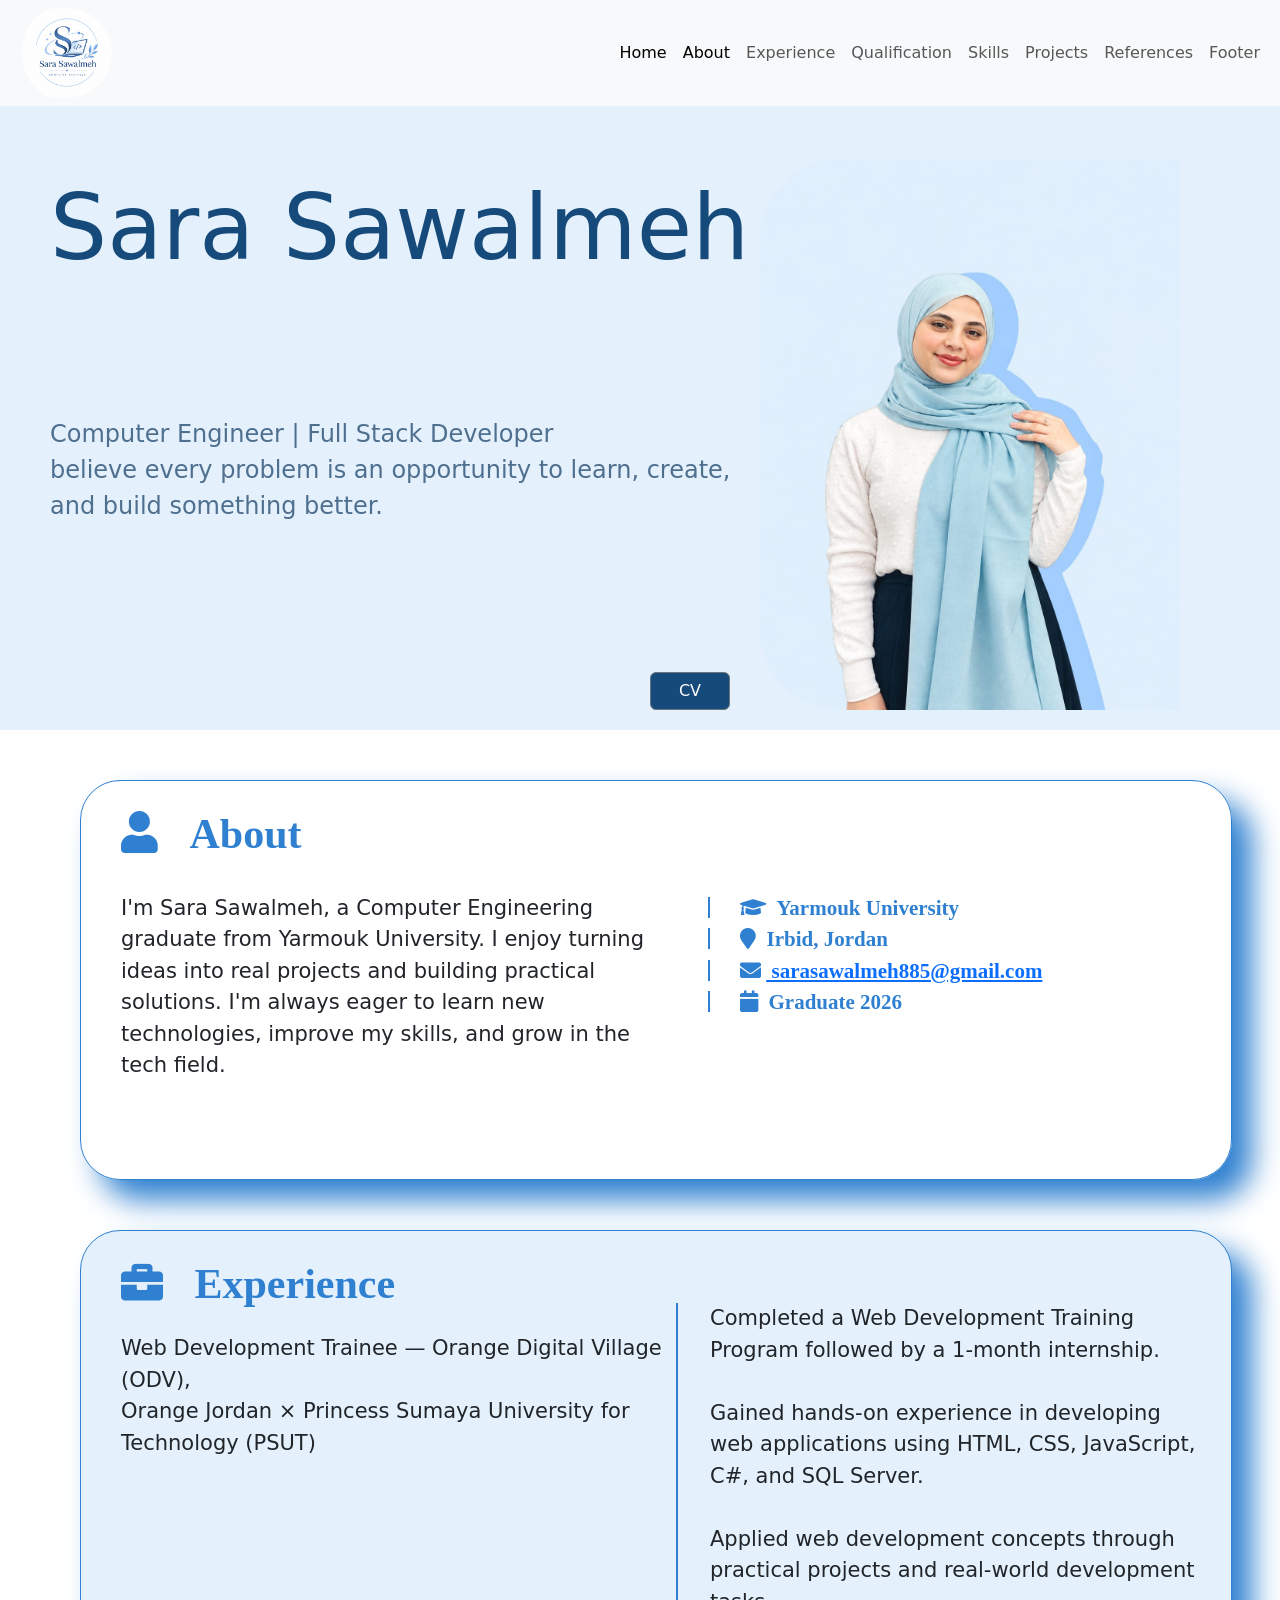
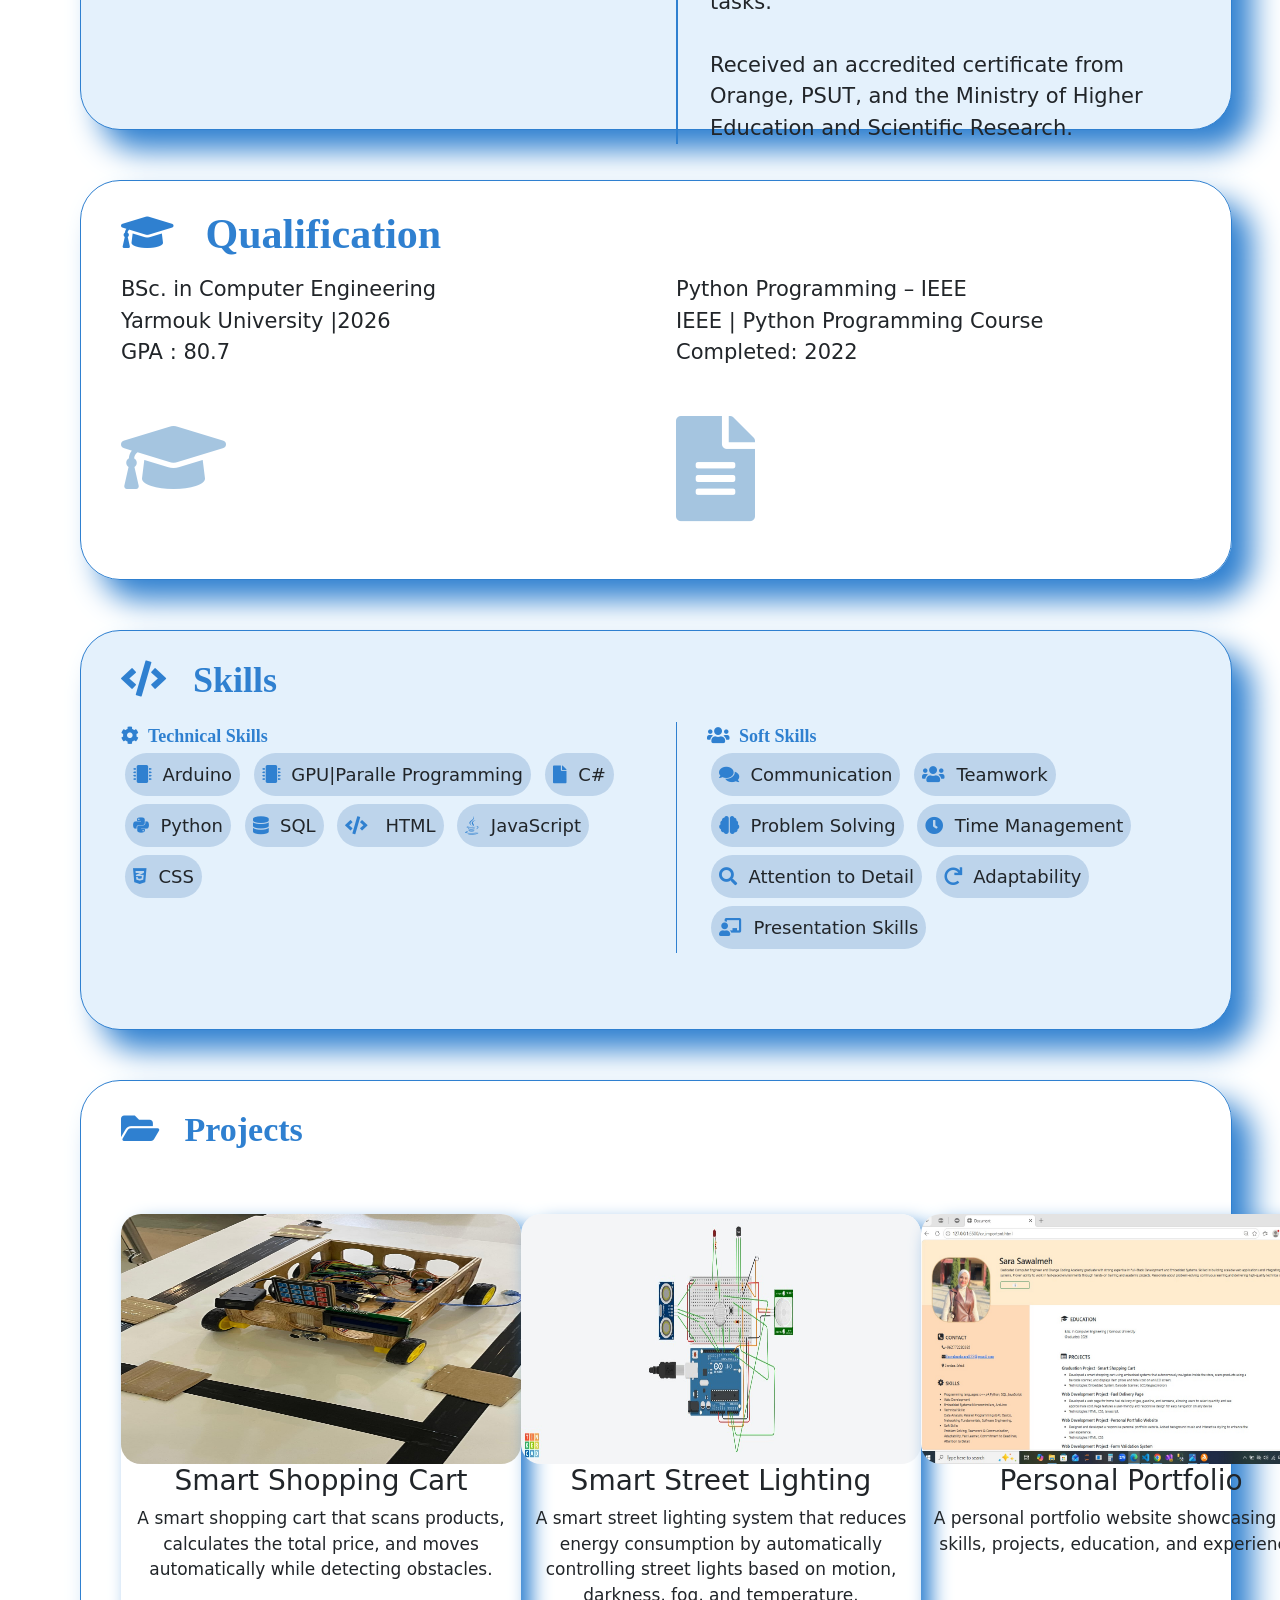
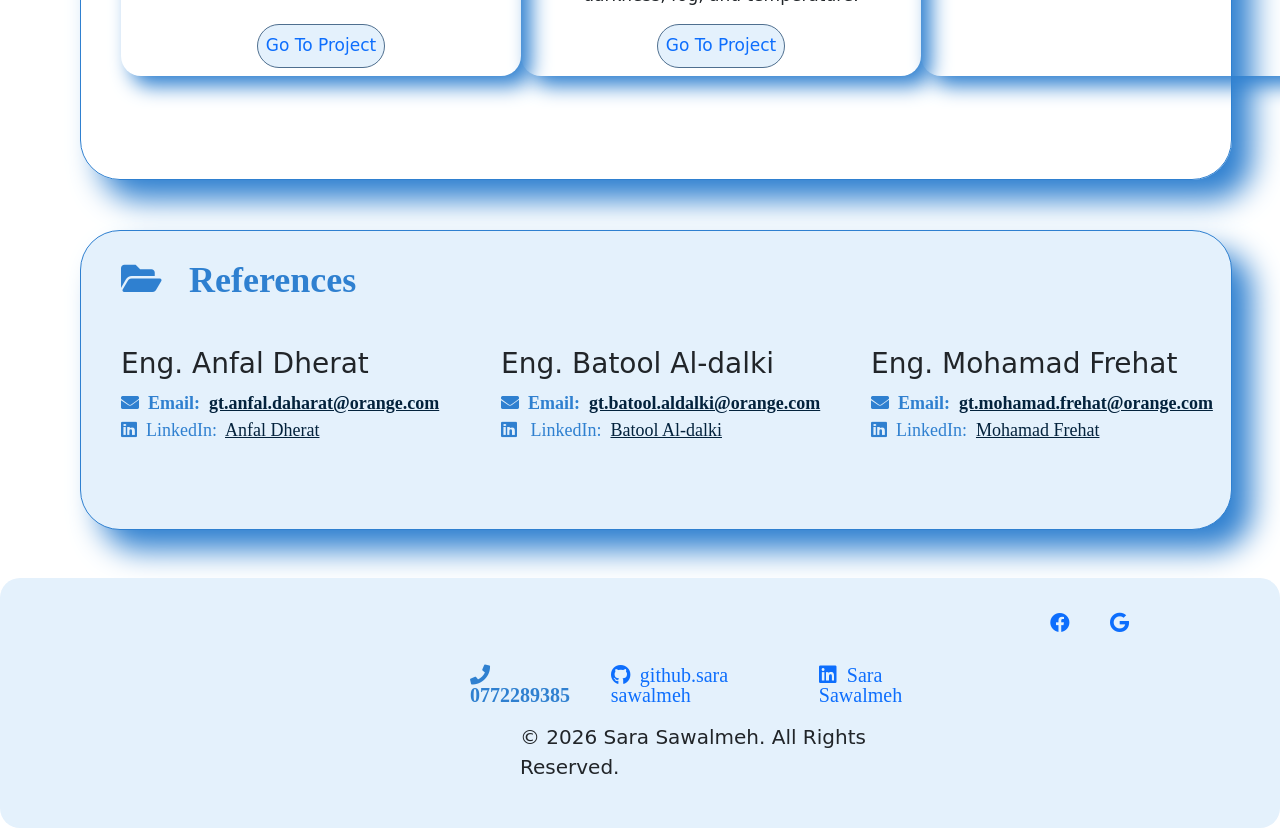
==== commit 1d803c10: "noww" ====
--- a/portfolio.html
+++ b/portfolio.html
@@ -62,8 +62,8 @@
       <img src="personal1.jpeg">
       <a href="https://canva.link/bihfsyumkrdmxga" target="_blank"><button type="button" class="btn btn-secondary">CV</button></a>
 </div>
-<div class="div2">
-    <i class="fa fa-user fa-2x About" id="About"><span> &nbsp About</span></i>
+<div class="div2" id="About">
+    <i class="fa fa-user fa-2x About" ><span> &nbsp About</span></i>
     <br>
     <br>
     <p>I'm Sara Sawalmeh, a Computer Engineering graduate from Yarmouk University. 
@@ -80,8 +80,8 @@
        </ul>
    
 </div>
-<div class="div3">
-    <i class="fa fa-briefcase fa-2x Experience" id="Experience"><span> &nbsp Experience</span></i>
+<div class="div3"id="Experience">
+    <i class="fa fa-briefcase fa-2x Experience" "><span> &nbsp Experience</span></i>
     <br>
    
     <p class="p1"> Web Development Trainee — Orange Digital Village (ODV),<br>
@@ -97,19 +97,28 @@
        </ul>
    
 </div>
-<div class="div4">
-    <i class="fa fa-briefcase fa-2x Qualification"id="Qualification"><span> &nbsp Qualification</span></i>
-    <br>
-    <br>
-    <p class="p1">BSc. in Computer Engineering <br>Yarmouk University |2026 <br>
+<div class="div4"id="Qualification">
+    <i class="fa fa-solid fa-graduation-cap fa-2x Qualification"><span> &nbsp Qualification</span></i>
+    <br>
+    <br>
+    <div class="p1">
+    <p>BSc. in Computer Engineering <br>Yarmouk University |2026 <br>
       GPA : 80.7</p>
     <br>
-
-    <img src="graduat.jpeg">
-   
-</div>
-<div class="div5">
-    <i class="fa fa-code fa-2x skills"id="Skills">
+    <i style="color:#a5c5e0 ;" class="fa fa-solid fa-graduation-cap fa-4x "></i>
+    </div>
+    <div class="p2">
+    <p>Python Programming – IEEE<br>
+    IEEE | Python Programming Course<br>
+    Completed: 2022</p>
+    <br>
+    <i class="fa  fa-file-text fa-5x" style="color:#a5c5e0 ;"></i>
+</div>
+    
+   
+</div>
+<div class="div5"id="Skills">
+    <i class="fa fa-code fa-2x skills">
       <span> &nbsp Skills</span></i>
 
     <p class="left">
@@ -140,14 +149,15 @@
     
    
 </div>
-<div class="div6">
-<i class="fa fa-folder-open fa-2x Projects" id="Projects"><span> &nbsp Projects</span></i>
+<div class="div6" id="Projects">
+<i class="fa fa-folder-open fa-2x Projects" ><span> &nbsp Projects</span></i>
 <div class="proj1">
 <img src="smart_cart.jpeg">
 <h3>Smart Shopping Cart</h3>
 <p>A smart shopping cart that scans products, 
     calculates the total price, 
     and moves automatically while detecting obstacles.</p>
+    <br>
     <a target="_blank" href="https://drive.google.com/file/d/1hwMrciI6EJCwf6CjFaGMXpKGRYM-Xptk/view?usp=drivesdk">Go To Project</a>
 </div>
 <div class="proj2">
--- a/portfolio.css
+++ b/portfolio.css
@@ -7,6 +7,7 @@
 }
 body{
     padding-top: 80px;
+   
 }
 .navbar{
     position: fixed !important;
@@ -27,11 +28,11 @@
    display: grid;
    grid-template-columns: 2fr auto;
    grid-template-rows: 1fr 1fr auto;
-    height: 550px;
+    height: 650px;
     background-color: #E4f1fc;
     padding-bottom: 170px;
     padding-top: 80px; 
-    padding-left: 30px;
+    padding-left: 50px;
     gap:0;
     
 
@@ -48,7 +49,7 @@
      grid-column: 1/2;
      grid-row: 2/3;
      color: #4f6f8f;
-     font-size: 22px;
+     font-size: 24px;
      margin: 0;
     
      
@@ -56,8 +57,8 @@
 
 .div1 img{
    
-    width: 450px;
-    height: 450px;
+    width: 520px;
+    height: 550px;
     grid-column: 2/3;
      grid-row: 1/4;
      padding-right: 100px;
@@ -69,22 +70,24 @@
      grid-row: 3/4;
      width: 80px;
      margin-left: 600px;
+     background-color: #164A7A;
 }
 .div2{
     display: grid;
     grid-template-columns: repeat(2,1fr);
     grid-template-rows: repeat(3,1fr);
     width: 90%;
-    height: 300px;
+    height: 400px;
     border: 1px solid #2f80d0;
     border-radius: 40px;
     box-shadow: 20px 20px 30px #2f80d0;
     padding-top: 30px;
-    margin-top: 50px;
+    scroll-margin-top: 170px;
     width: 90%;
     margin-left:80px ;
-   
+    font-size: 21px;
     padding-left: 40px;
+    margin-top: 50px;
     
   
 }
@@ -111,7 +114,7 @@
     display: grid;
     grid-template-columns: repeat(2,1fr);
     grid-template-rows: repeat(3,1fr);
-    height: 400px;
+    height: 500px;
     border: 1px solid #2f80d0;
     border-radius: 40px;
     box-shadow: 20px 20px 30px #2f80d0;
@@ -121,6 +124,8 @@
     width: 90%;
     margin-left:80px ;
     padding-left: 40px;
+    scroll-margin-top: 200px;
+      font-size: 21px;
   
 }
 
@@ -155,6 +160,8 @@
     width: 90%;
     margin-left:80px ;
     padding-left: 40px;
+     scroll-margin-top: 170px;
+     font-size: 21px;
   
 }
 
@@ -163,19 +170,12 @@
    grid-column: 1/2;
 }
 .div4 .p{
-grid-row: 2/3;
-grid-column: 1/2;
-
-}
-.div4 img{
-    width: 400px;
-    height: 300px;
-    grid-row: 2/4;
-    grid-column: 2/3;
-    padding-bottom: 70px;
-    align-self: center;
-    
-}
+grid-row: 2/4;
+grid-column: 1/2;
+padding-top: 30px;
+
+}
+
 .div5{
     display: grid;
     grid-template-columns: repeat(2,1fr);
@@ -191,6 +191,8 @@
     margin-left:80px ;
     padding-left: 40px;
      background-color:#E4f1fc ;
+      scroll-margin-top: 170px;
+      font-size: 18px;
   
 }
 .div5 .span{
@@ -222,7 +224,7 @@
 }
 .div5 .span:hover{
     transform:scale(1.2);
-   color: #bdd4eb;
+   color: black;
 }
 .div5 .fab,.fa,.fas{
     color:#2f80d0
@@ -240,6 +242,8 @@
     width: 90%;
     margin-left:80px ;
     padding-left: 40px;
+     scroll-margin-top: 120px;
+     font-size: 17px;
     
   
 }
@@ -263,8 +267,9 @@
     grid-column: 1/2;
      width: 400px;
      text-align: center;
-     justify-content: center;
+     justify-content: flex-start;
     align-items: center;
+    
     
 
 }
@@ -311,11 +316,12 @@
     box-shadow: 20px 20px 30px #2f80d0;
     padding-left:40px ;
     margin-top: 50px;
-    
+    font-size: 18px;
     padding-top: 30px;
      background-color:#E4f1fc ;
      width: 90%;
     margin-left:80px ;
+     scroll-margin-top: 90px;
     
   
 }
@@ -354,6 +360,7 @@
     height: 250px;
     border-radius: 20px;
     font-size:20px;
+     scroll-margin-top: 90px;
 }
 .icon1{
  display: flex;
@@ -400,6 +407,7 @@
         padding-left: 10px;
         padding-right: 10px;
         box-sizing: border-box;
+        font-size: 15px;
        
     }
     
@@ -443,19 +451,19 @@
     
      width: 80px;
      margin: 20px auto;
-display: block;
+     display: block;
      
 }
 .div2{
     display: grid;
     grid-template-columns: repeat(1,1fr);
     grid-template-rows: auto auto auto;
-    
+    font-size:15px ;
     height: 500px;
     border: 1px solid #2f80d0;
     border-radius: 40px;
     box-shadow: 20px 20px 30px #2f80d0;
-     padding-left: 25px;
+     padding-left: 20px;
    
   
 }
@@ -502,7 +510,7 @@
     padding-top: 30px;
 grid-row: 2/3;
 grid-column: 1/2;
-font-size: 20px;
+font-size: 17px;
 
 
 }
@@ -512,7 +520,7 @@
  grid-column: 1/2;
  display: flex;
  flex-direction: column;
- font-size: 19px;
+ font-size: 16px;
  border-left: none;
  gap:7px;
  
@@ -526,6 +534,7 @@
     border-radius: 40px;
     box-shadow: 20px 20px 20px #2f80d0;
     padding-left: 25px;
+    padding-bottom: 20px;
 
   
 }
@@ -538,7 +547,7 @@
     
 grid-row: 2/3;
 grid-column: 1/2;
-font-size: 20px;
+font-size: 17px;
 
 }
 .div4 img{
@@ -575,7 +584,7 @@
     
   grid-column: 1/2;
   border-left: none;
-  font-size: 20px;
+  font-size: 17px;
   padding-left: 0;
   text-align: center;
 
@@ -593,12 +602,15 @@
 .div6{
     display: grid;
     grid-template-columns: repeat(1,1fr);
-    grid-template-rows: 1fr 2fr 2fr 2fr;
+    grid-template-rows: 1fr auto auto auto;
     height: fit-content;
     border: 1px solid #2f80d0;
     border-radius: 40px;
     box-shadow: 20px 20px 30px #2f80d0;
     gap: 3px;
+    padding-top: 20px;
+    padding-bottom: 20px;
+
     
 
 }
@@ -625,6 +637,7 @@
     grid-column: 1/2;
     text-align: center;
     font-size: 20px;
+   
 }
 .div6 .proj2{
     display: flex;
@@ -650,6 +663,7 @@
  text-align: center;
  padding-bottom: 10px;
  font-size: 20px;
+  justify-content: flex-start;
 }
 .div6 a{
     padding:8px;
@@ -664,7 +678,7 @@
     box-shadow: 20px 20px 30px #2f80d0;
     background-color:#E4f1fc ;
     gap:40px;
-    font-size: 15px;
+    font-size: 16px;
    
      padding-left: 25px;
 
@@ -691,6 +705,7 @@
     
 }
 .div7 .Reference_3{
+    display: block;
     grid-row:4/5 ;
     grid-column:1/2 ;
     padding-left: 0;
@@ -887,6 +902,7 @@
     border-radius: 40px;
     box-shadow: 20px 20px 20px #2f80d0;
   font-size: 30px;
+  padding-bottom: 30px;
   
 }
 
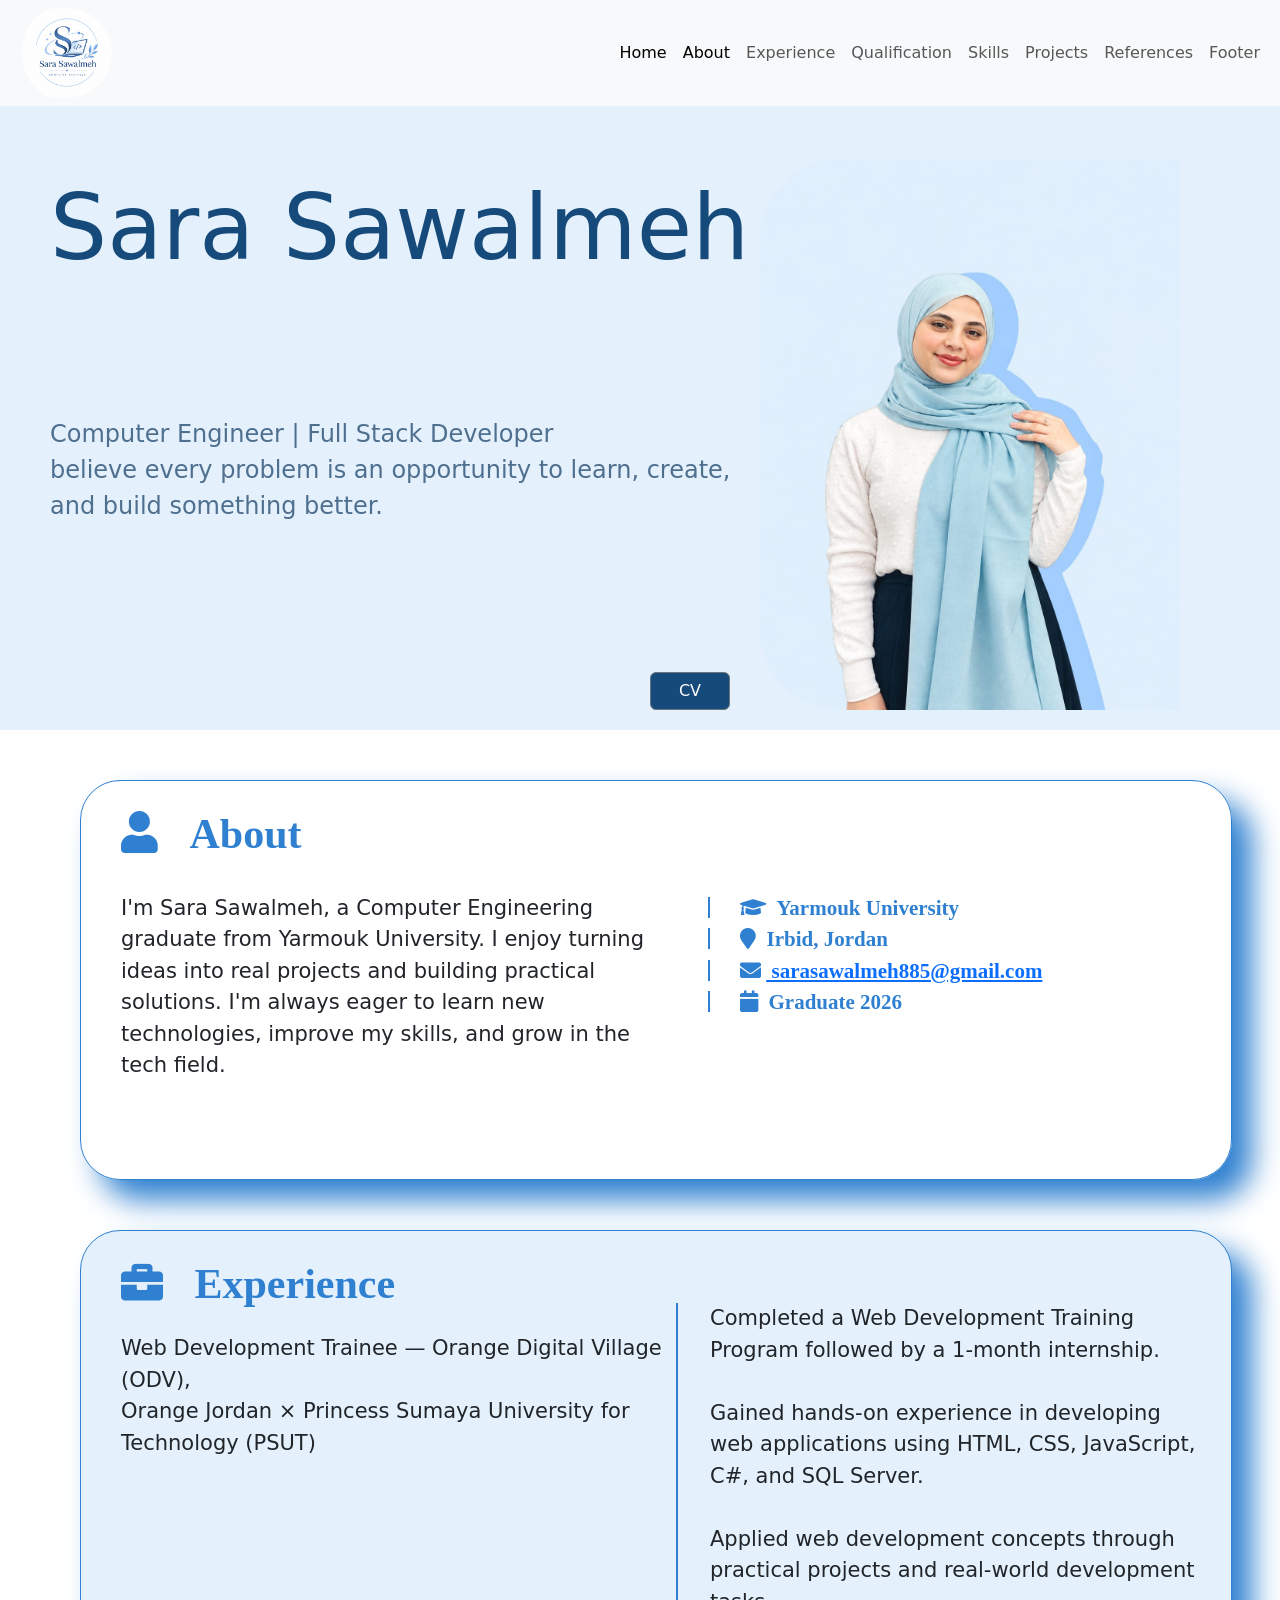
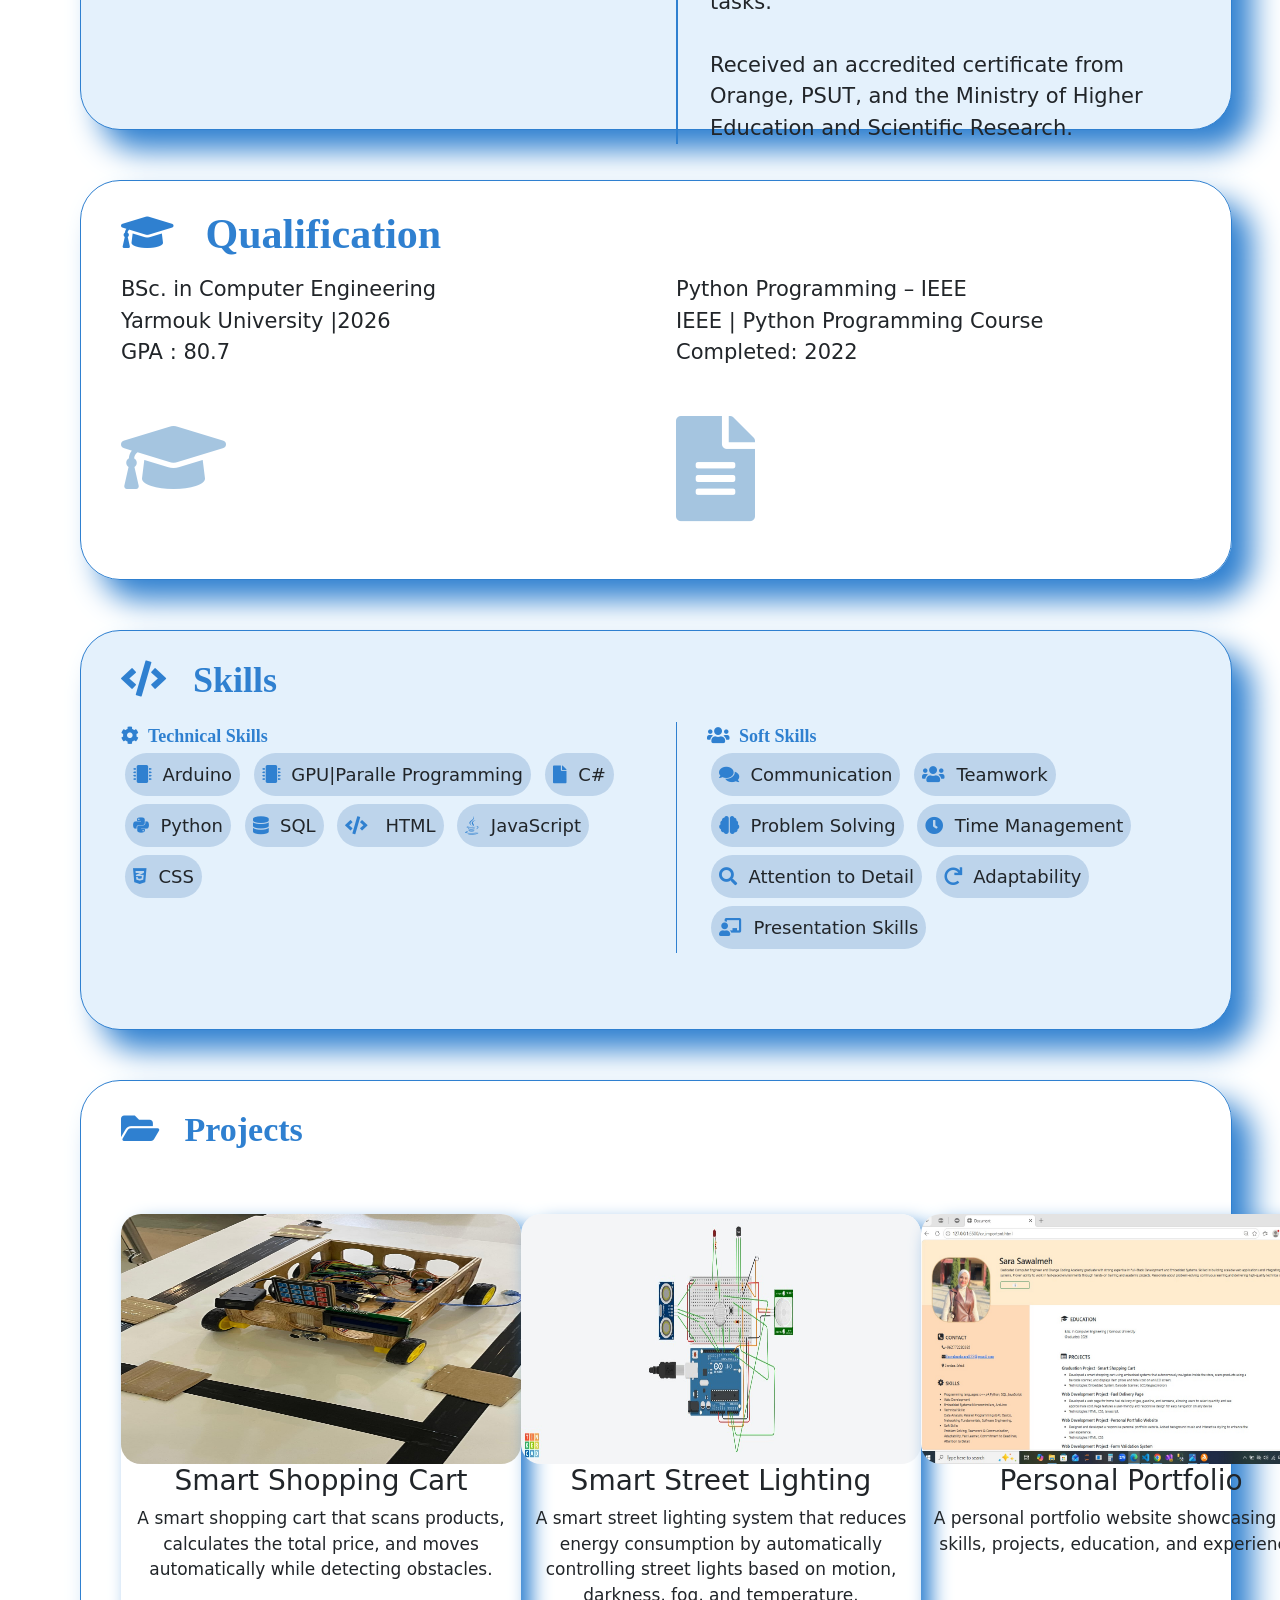
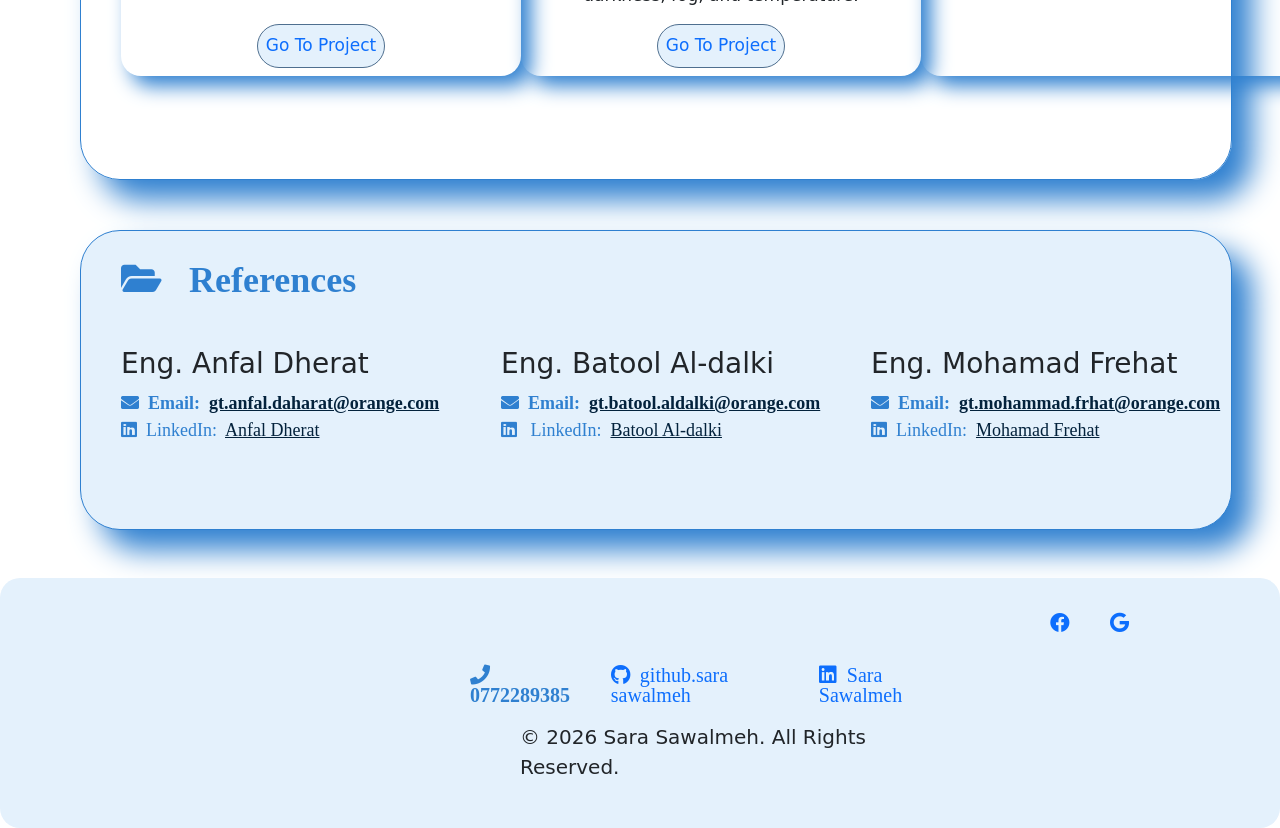
==== commit 8ef3de63: "now1" ====
--- a/portfolio.html
+++ b/portfolio.html
@@ -191,7 +191,7 @@
     </div>
     <div class=" Reference_3">
     <h3>Eng. Mohamad Frehat</h3>
-    <i class="fa fa-envelope">&nbsp Email: &nbsp<a target="_blank" href="gt.mohamad.frehat@orange.com">gt.mohamad.frehat@orange.com</a></i><br>
+    <i class="fa fa-envelope">&nbsp Email: &nbsp<a target="_blank" href="gt.mohammad.frhat@orange.com">gt.mohammad.frhat@orange.com</a></i><br>
     <i class="fab fa-linkedin">&nbsp LinkedIn:&nbsp <a target="_blank" href="https://www.linkedin.com/in/mohammed-frehat-9222402b?utm_source=share_via&utm_content=profile&utm_medium=member_android">Mohamad Frehat</a></i>
     </div>
 </div>
@@ -205,6 +205,7 @@
 <a href="https://www.linkedin.com/in/sara-sawalmeh-1b9399256?utm_source=share_via&utm_content=profile&utm_medium=member_android" target="_blank"><i class="fab fa-linkedin">&nbsp Sara Sawalmeh</i></a>
 </div>
 <div class="iconnone">
+
 <a  href="https://www.facebook.com/share/14t3L4utk7z/" target="_blank"><i class="fab fa-facebook"></i></a>
 <a  href="https://www.google.com/?zx=1789156070435" target="_blank"><i class="fab fa-google"></i></a>
 </div>
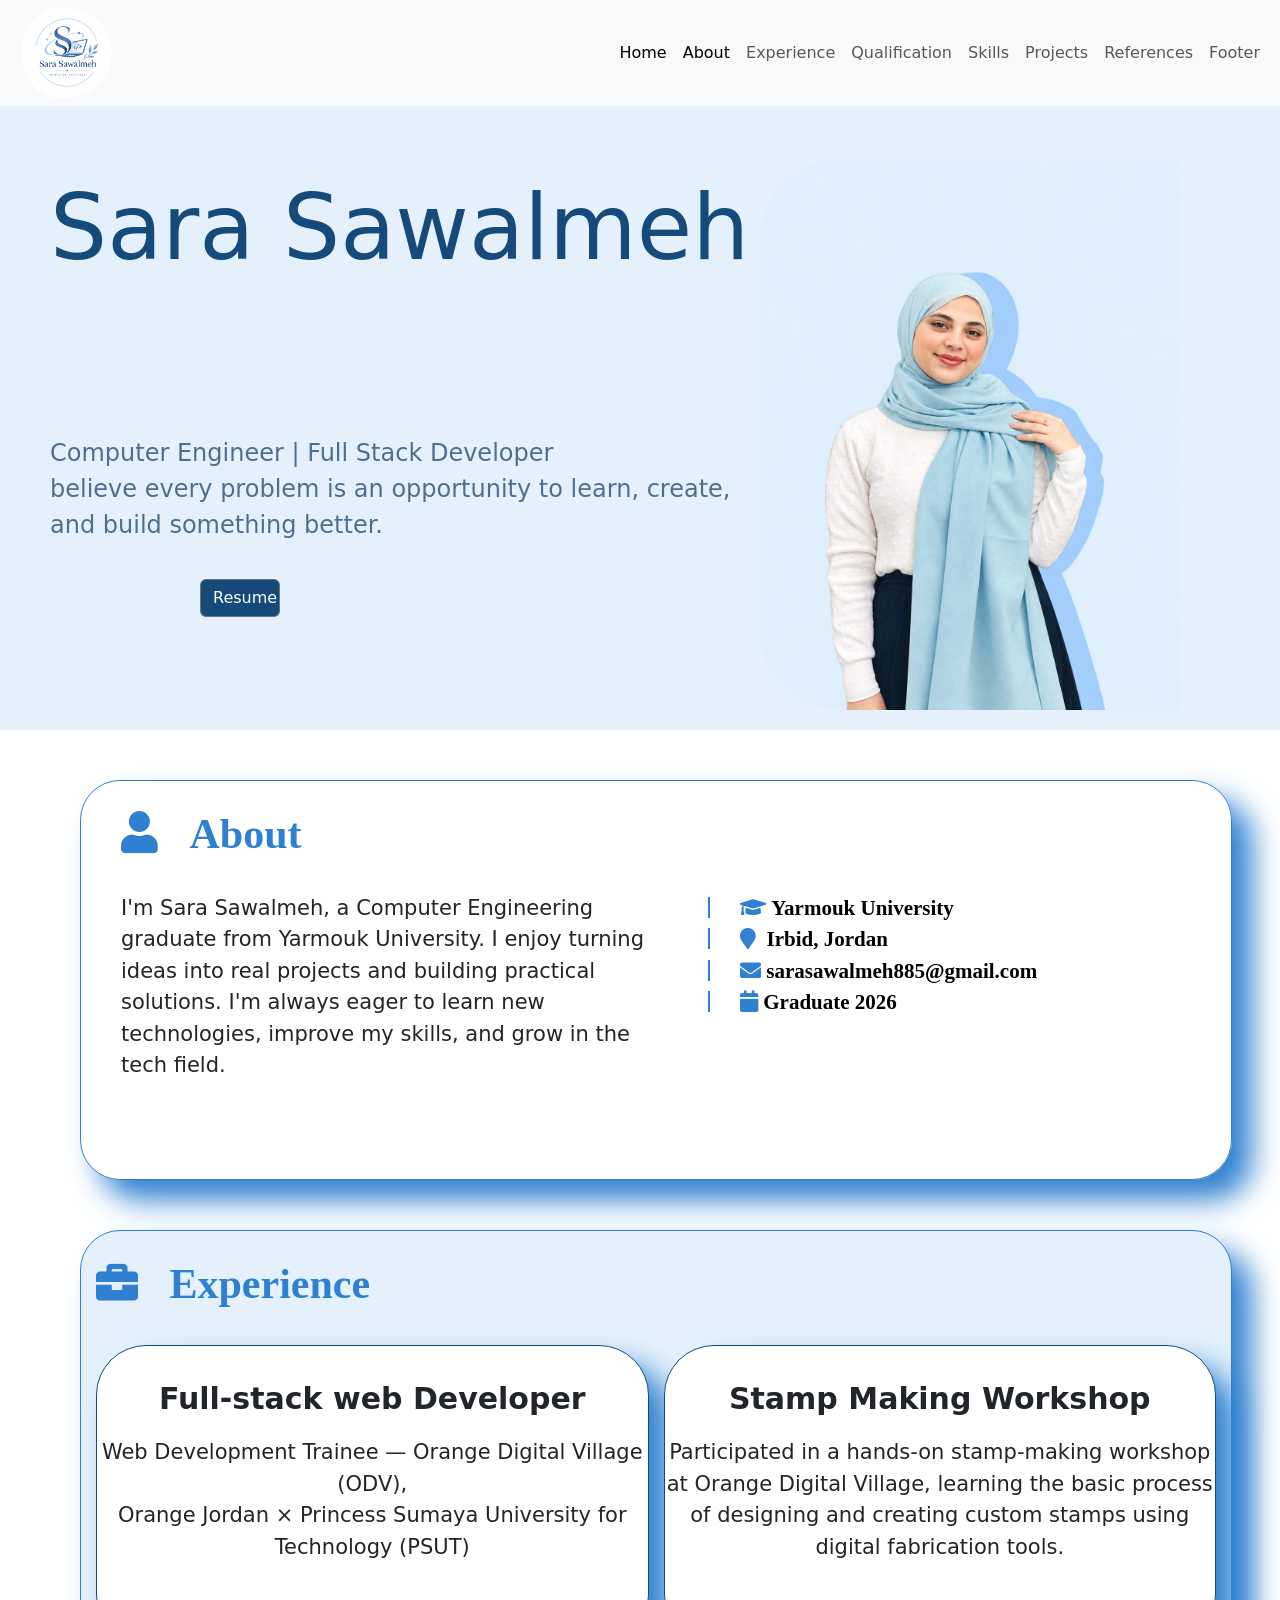
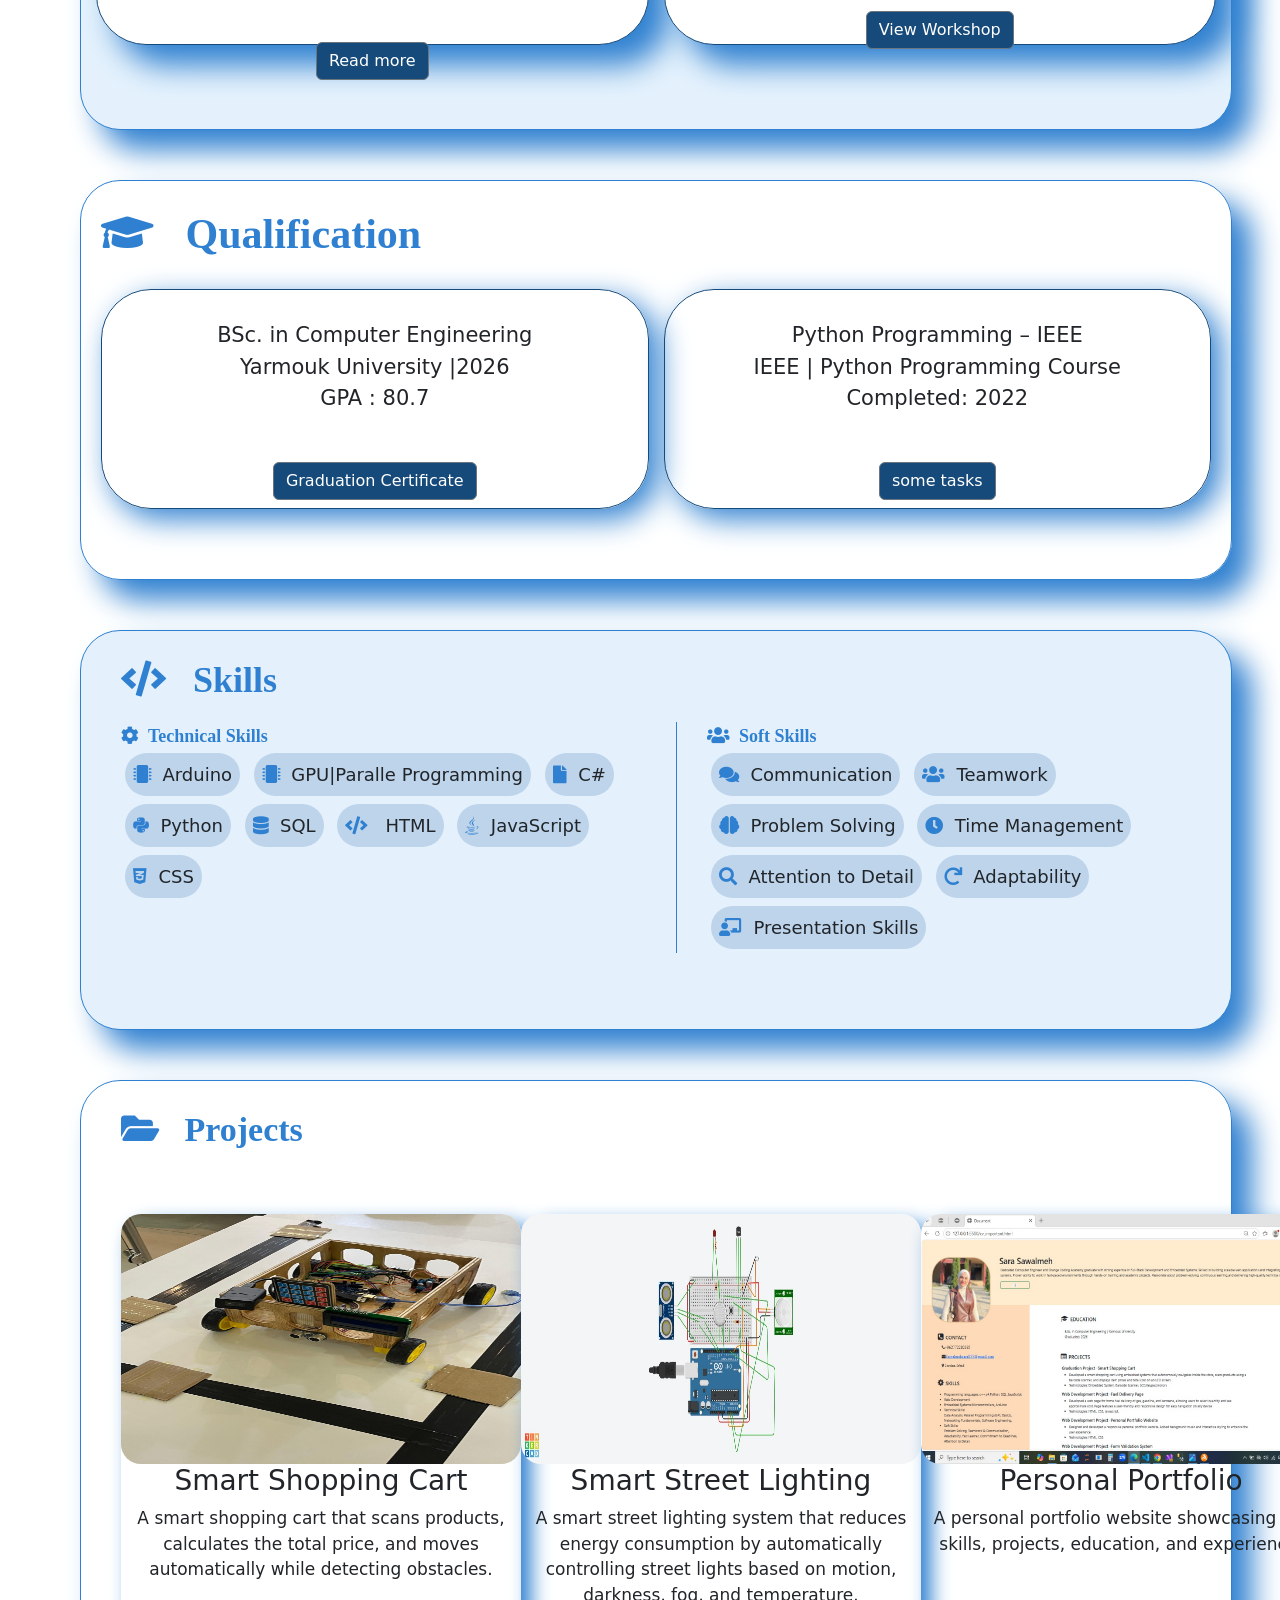
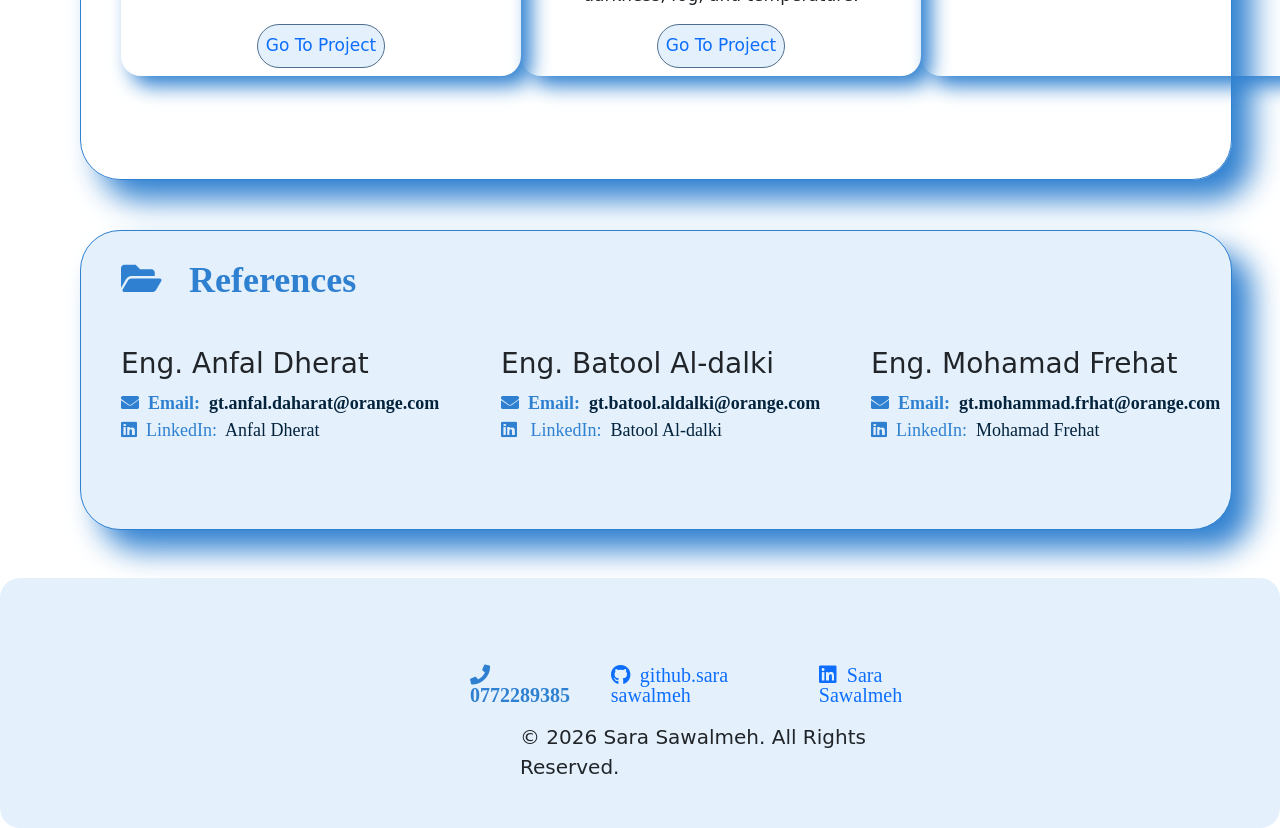
==== commit 3eabdfb9: "nowww" ====
--- a/portfolio.html
+++ b/portfolio.html
@@ -58,9 +58,10 @@
     <p class="heder">Sara Sawalmeh</p>
 
     <p class="pargraf1">Computer Engineer | Full Stack Developer<br>
-       believe every problem is an opportunity to learn, create, and build something better.</p>
+       believe every problem is an opportunity to learn, create, and build something better.<br>
+      <br><a href="https://canva.link/bihfsyumkrdmxga" target="_blank"><button type="button" class="btn btn-secondary">Resume</button></a></p>
       <img src="personal1.jpeg">
-      <a href="https://canva.link/bihfsyumkrdmxga" target="_blank"><button type="button" class="btn btn-secondary">CV</button></a>
+      
 </div>
 <div class="div2" id="About">
     <i class="fa fa-user fa-2x About" ><span> &nbsp About</span></i>
@@ -72,47 +73,54 @@
        and grow in the tech field.</p>
        <ul>
     
-         <li><i class="fa fa-graduation-cap icon">&nbsp Yarmouk University</i>  </li>
-    <li><i class="fa fa-map-marker icon">&nbsp  Irbid, Jordan</i></li>
-    <li><i class="fa fa-envelope icon" >&nbsp<a target="_blank" href="sarasawalmeh885@gmail.com"> sarasawalmeh885@gmail.com</a></i></li>
-    <li><i class="fa fa-calendar icon">&nbsp Graduate 2026</i></li>
+         <li ><i class="fa fa-graduation-cap icon">&nbsp<span>Yarmouk University</span> </i>  </li>
+    <li><i class="fa fa-map-marker icon">&nbsp <span>Irbid, Jordan</span> </i></li>
+    <li><i class="fa fa-envelope icon" >&nbsp<a style="text-decoration: none;" target="_blank" href="sarasawalmeh885@gmail.com"><span>sarasawalmeh885@gmail.com</span></a></i></li>
+    <li><i class="fa fa-calendar icon">&nbsp<span>Graduate 2026</span> </i></li>
     
        </ul>
    
 </div>
+
 <div class="div3"id="Experience">
-    <i class="fa fa-briefcase fa-2x Experience" "><span> &nbsp Experience</span></i>
-    <br>
-   
-    <p class="p1"> Web Development Trainee — Orange Digital Village (ODV),<br>
+    <i class="fa fa-briefcase fa-2x Experience" ><span> &nbsp Experience</span></i>
+    <br>
+   <div class="p1">
+    <p  style="font-size: 30px;"><b>Full-stack web Developer</b></p>
+    <p> Web Development Trainee — Orange Digital Village (ODV),<br>
      Orange Jordan × Princess Sumaya University for Technology (PSUT)</p>
       <br>
       <br>
 
-       <ul>
-        <li >Completed a Web Development Training Program followed by a 1-month internship.</li>
-        <br><li >Gained hands-on experience in developing web applications using HTML, CSS, JavaScript, C#, and SQL Server.</li>
-        <br><li >Applied web development concepts through practical projects and real-world development tasks.</li>
-        <br><li >Received an accredited certificate from Orange, PSUT, and the Ministry of Higher Education and Scientific Research.</li>
-       </ul>
+      <a href="https://drive.google.com/drive/folders/16_SA4wwFE_6m3GXTYedLnlnxYhSStC8a" target="_blank"><button  type="button" class="btn btn-secondary">Read more</button></a></p>
+    </div>
+<div class="p2">
+  <p style="font-size: 30px;"><b>Stamp Making Workshop</b></p>
+  <p>Participated in a hands-on stamp-making workshop at Orange Digital Village, 
+    learning the basic process of designing and creating custom stamps using digital 
+    fabrication tools.</p><br>
+    <a href="https://drive.google.com/drive/folders/1jBFOgVEUS3QQ1HnPVDTqHMNEm5QnNGrv" target="_blank"><button type="button" class="btn btn-secondary">View Workshop</button></a></p>
+    </div>
+</div>
+       
    
 </div>
 <div class="div4"id="Qualification">
     <i class="fa fa-solid fa-graduation-cap fa-2x Qualification"><span> &nbsp Qualification</span></i>
     <br>
     <br>
-    <div class="p1">
+    <div class="p11">
     <p>BSc. in Computer Engineering <br>Yarmouk University |2026 <br>
       GPA : 80.7</p>
-    <br>
-    <i style="color:#a5c5e0 ;" class="fa fa-solid fa-graduation-cap fa-4x "></i>
-    </div>
-    <div class="p2">
+      <br>
+    <a href="https://drive.google.com/file/d/1zhrZAVGTyewPuCGDQgy5ZlvKgTm2TxIM/view?usp=drivesdk" target="_blank"><button  type="button" class="btn btn-secondary">Graduation Certificate</button></a></p>
+    </div>
+    <div class="p22">
     <p>Python Programming – IEEE<br>
     IEEE | Python Programming Course<br>
     Completed: 2022</p>
     <br>
-    <i class="fa  fa-file-text fa-5x" style="color:#a5c5e0 ;"></i>
+    <a href="https://drive.google.com/drive/folders/16_SA4wwFE_6m3GXTYedLnlnxYhSStC8a" target="_blank"><button type="button" class="btn btn-secondary">some tasks</button></a></p>
 </div>
     
    
@@ -204,11 +212,7 @@
 
 <a href="https://www.linkedin.com/in/sara-sawalmeh-1b9399256?utm_source=share_via&utm_content=profile&utm_medium=member_android" target="_blank"><i class="fab fa-linkedin">&nbsp Sara Sawalmeh</i></a>
 </div>
-<div class="iconnone">
-
-<a  href="https://www.facebook.com/share/14t3L4utk7z/" target="_blank"><i class="fab fa-facebook"></i></a>
-<a  href="https://www.google.com/?zx=1789156070435" target="_blank"><i class="fab fa-google"></i></a>
-</div>
+
 <p class="copy">© 2026 Sara Sawalmeh. All Rights Reserved.</p>
 </footer>
 </body>
--- a/portfolio.css
+++ b/portfolio.css
@@ -69,7 +69,7 @@
     grid-column: 1/2;
      grid-row: 3/4;
      width: 80px;
-     margin-left: 600px;
+     margin-left: 150px;
      background-color: #164A7A;
 }
 .div2{
@@ -88,6 +88,7 @@
     font-size: 21px;
     padding-left: 40px;
     margin-top: 50px;
+   
     
   
 }
@@ -105,9 +106,12 @@
   border-left: 2px solid #2f80d0;
   padding-left: 30px;
 }
-
+.div2 ul span{
+    color: black;
+}
 ul{
     list-style: none;
+    
 
 }
 .div3{
@@ -123,9 +127,11 @@
     background-color:#E4f1fc ;
     width: 90%;
     margin-left:80px ;
-    padding-left: 40px;
+    padding-left: 15px;
+     padding-right: 15px;
     scroll-margin-top: 200px;
       font-size: 21px;
+      gap:15px;
   
 }
 
@@ -134,12 +140,34 @@
    grid-column: 1/2;
 }
 .div3 .p1{
+    border: 1px solid #164A7A;
+    background-color: white;
+    border-radius: 50px;
     padding-top: 30px;
+    text-align: center;
 grid-row: 2/3;
 grid-column: 1/2;
-
-}
-
+height: 300px;
+box-shadow:20px 20px 30px #2f80d0 ;
+
+
+}
+.div3 .p2{
+    border: 1px solid #164A7A;
+    background-color: white;
+    border-radius: 50px;
+    padding-top: 30px;
+    text-align: center;
+grid-row: 2/3;
+grid-column: 2/3;
+height: 300px;
+box-shadow:20px 20px 30px #2f80d0 ;
+
+
+}
+.div3 button{
+    background-color: #164A7A;
+}
 .div3 ul{
 grid-row: 2/3;
 grid-column: 2/3;
@@ -159,9 +187,11 @@
     padding-top: 30px;
     width: 90%;
     margin-left:80px ;
-    padding-left: 40px;
+    padding-left: 20px;
+    padding-right: 20px;
      scroll-margin-top: 170px;
      font-size: 21px;
+     gap:15px;
   
 }
 
@@ -169,13 +199,30 @@
    grid-row: 1/2;
    grid-column: 1/2;
 }
-.div4 .p{
-grid-row: 2/4;
+.div4 .p11{
+grid-row: 2/3;
 grid-column: 1/2;
 padding-top: 30px;
-
-}
-
+border: 1px solid #164A7A;
+box-shadow:10px 10px 30px #2f80d0 ;
+border-radius: 50px;
+    height: 220px;
+    text-align: center;
+
+}
+.div4 .p22{
+grid-row: 2/3;
+grid-column: 2/3;
+padding-top: 30px;
+border: 1px solid #164A7A;
+box-shadow:10px 10px 30px #2f80d0 ;
+border-radius: 50px;
+   height: 220px;
+    text-align: center;
+}
+.div4 button{
+    background-color: #164A7A;
+}
 .div5{
     display: grid;
     grid-template-columns: repeat(2,1fr);
@@ -188,11 +235,11 @@
     padding-top: 30px;
     background-color:#E4f1fc ;
     width: 90%;
-    margin-left:80px ;
+    margin-left:80px;
     padding-left: 40px;
-     background-color:#E4f1fc ;
-      scroll-margin-top: 170px;
-      font-size: 18px;
+    background-color:#E4f1fc ;
+    scroll-margin-top: 170px;
+    font-size: 18px;
   
 }
 .div5 .span{
@@ -370,20 +417,14 @@
 grid-row: 2/3;
 padding-left: 150px;
 }
-.iconnone{
-    display: flex;
-    flex-direction: row;
-    gap: 40px;
-grid-column: 4/5;
-grid-row: 1/2;
-padding-left: 90px;
-}
 .footer p{
 grid-column: 2/4;
 grid-row: 3/4;
 padding-left: 200px;
 }
-
+.div7 a{
+    text-decoration: none;
+}
 
 
 @media (max-width:480px) {
@@ -453,6 +494,7 @@
      margin: 20px auto;
      display: block;
      
+     
 }
 .div2{
     display: grid;
@@ -490,8 +532,8 @@
 }
 .div3{
     display: grid;
-    grid-template-columns: repeat(1,1fr);
-    grid-template-rows: 1fr auto;
+    grid-template-columns: 1fr;
+    grid-template-rows: 1fr auto auto;
     height: fit-content;
     border: 1px solid #2f80d0;
     border-radius: 40px;
@@ -507,14 +549,34 @@
    
 }
 .div3 .p1{
-    padding-top: 30px;
-grid-row: 2/3;
+     
+    border: 1px solid #164A7A;
+    background-color: white;
+    border-radius: 50px;
+    padding-top: 5px;
+    text-align: center;
+    grid-row: 2/3;
+    grid-column: 1/2;
+    flex-direction: column;
+    height: fit-content;
+    box-shadow:20px 20px 30px #2f80d0 ;
+
+
+}
+.div3 .p2{
+    display: flex;
+    flex-direction: column;
+    border: 1px solid #164A7A;
+    background-color: white;
+    border-radius: 50px;
+    padding-top: 5px;
+    text-align: center;
+grid-row: 3/4;
 grid-column: 1/2;
-font-size: 17px;
-
-
-}
-
+height: fit-content;
+box-shadow:20px 20px 30px #2f80d0 ;
+
+}
 .div3 ul{
  grid-row: 3/4;
  grid-column: 1/2;
@@ -543,18 +605,32 @@
    grid-row: 1/2;
    grid-column: 1/2;
 }
-.div4 .p1{
-    
+
+.div4 .p11{
+    font-size: 20px;
 grid-row: 2/3;
 grid-column: 1/2;
-font-size: 17px;
-
-}
-.div4 img{
-   grid-row: 3/4;
+padding-top: 10px;
+border: 1px solid #164A7A;
+box-shadow:10px 10px 30px #2f80d0 ;
+border-radius: 50px;
+    height: fit-content;
+    text-align: center;
+
+}
+.div4 .p22{
+    font-size: 20px;
+grid-row: 3/4;
 grid-column: 1/2;
-width:250px;
-}
+padding-top: 10px;
+border: 1px solid #164A7A;
+box-shadow:10px 10px 30px #2f80d0 ;
+border-radius: 50px;
+   height: fit-content;
+    text-align: center;
+    
+}
+
 .div5{
   display: grid;
     grid-template-columns: repeat(1,1fr);
@@ -732,16 +808,7 @@
 padding: 2px;
 
 }
-.iconnone{
-    display: flex;
-    flex-direction: row;
-grid-column: 1/2;
-grid-row: 1/2;
-padding-left: 0;
-justify-content: center;
-padding-bottom: 20px;
-
-}
+
 .footer p{
 grid-column: 1/2;
 grid-row: 3/4;
@@ -807,8 +874,8 @@
 }
 .div1 img{
     
-    width: 200px;
-    height: 200px;
+    width: 250px;
+    height: 250px;
     object-fit: cover;
     display: block;
     margin: 20px auto;
@@ -832,7 +899,7 @@
     border: 1px solid #2f80d0;
     border-radius: 40px;
     box-shadow: 20px 20px 30px #2f80d0;
-     font-size: 30px;
+     font-size: 20px;
   
 }
 .div .About{
@@ -865,7 +932,7 @@
     border-radius: 40px;
     box-shadow: 20px 20px 30px #2f80d0;
     background-color:#E4f1fc ;
-      font-size: 30px;
+      font-size: 20px;
     
 }
 
@@ -875,11 +942,32 @@
    
 }
 .div3 .p1{
-    padding-top: 30px;
-grid-row: 2/3;
+     
+    border: 1px solid #164A7A;
+    background-color: white;
+    border-radius: 50px;
+    padding-top: 5px;
+    text-align: center;
+    grid-row: 2/3;
+    grid-column: 1/2;
+    flex-direction: column;
+    height: fit-content;
+    box-shadow:20px 20px 30px #2f80d0 ;
+
+
+}
+.div3 .p2{
+    display: flex;
+    flex-direction: column;
+    border: 1px solid #164A7A;
+    background-color: white;
+    border-radius: 50px;
+    padding-top: 5px;
+    text-align: center;
+grid-row: 3/4;
 grid-column: 1/2;
-
-
+height: fit-content;
+box-shadow:20px 20px 30px #2f80d0 ;
 
 }
 
@@ -888,7 +976,7 @@
  grid-column: 1/2;
  display: flex;
  flex-direction: column;
- font-size: 24px;
+ font-size: 16px;
  border-left: none;
  gap:7px;
  
@@ -901,7 +989,7 @@
     border: 1px solid #2f80d0;
     border-radius: 40px;
     box-shadow: 20px 20px 20px #2f80d0;
-  font-size: 30px;
+  font-size: 20px;
   padding-bottom: 30px;
   
 }
@@ -910,12 +998,29 @@
    grid-row: 1/2;
    grid-column: 1/2;
 }
-.div4 .p1{
-    padding-top: 20px;
+.div4 .p11{
+    font-size: 20px;
 grid-row: 2/3;
 grid-column: 1/2;
-
-
+padding-top: 10px;
+border: 1px solid #164A7A;
+box-shadow:10px 10px 30px #2f80d0 ;
+border-radius: 50px;
+    height: fit-content;
+    text-align: center;
+
+}
+.div4 .p22{
+    font-size: 20px;
+grid-row: 3/4;
+grid-column: 1/2;
+padding-top: 10px;
+border: 1px solid #164A7A;
+box-shadow:10px 10px 30px #2f80d0 ;
+border-radius: 50px;
+   height: fit-content;
+    text-align: center;
+    
 }
 .div4 img{
     grid-row: 3/4;
@@ -929,7 +1034,7 @@
     border: 1px solid #2f80d0;
     border-radius: 40px;
     box-shadow: 20px 20px 20px #2f80d0;
-    font-size: 30px;
+    font-size: 20px;
   
 }
 .div5 .span{
@@ -975,7 +1080,7 @@
     border-radius: 40px;
     box-shadow: 20px 20px 30px #2f80d0;
     gap:3px;
-     font-size: 30px;
+     font-size: 20px;
     
 
 }
@@ -1001,7 +1106,7 @@
     grid-row: 2/3;
     grid-column: 1/2;
     text-align: center;
-    font-size: 20px;
+    font-size: 17px;
 }
 .div6 .proj2{
     display: flex;
@@ -1013,7 +1118,7 @@
     grid-column: 1/2;
      width: fit-content;
 text-align: center;
-font-size: 20px;
+font-size: 17px;
 }
 .div6 .proj3{
     display: flex;
@@ -1026,7 +1131,7 @@
  width: fit-content;
  text-align: center;
  padding-bottom: 10px;
- font-size: 20px;
+ font-size: 17px;
 }
 .div6 a{
     padding:8px;
@@ -1043,7 +1148,7 @@
     gap:40px;
     
     padding-left: 10px;
- font-size: 30px;
+ font-size: 20px;
   
 }
 .div7 .Reference{
@@ -1082,7 +1187,7 @@
     border-radius: 40px;
     box-shadow: 20px 20px 30px #2f80d0;
     background-color: #E4f1fc;
-     font-size: 30px;
+     font-size: 20px;
     
 }
 .icon1{
@@ -1094,16 +1199,8 @@
 padding: 2px;
 
 }
-.iconnone{
-    display: flex;
-    flex-direction: row;
-grid-column: 1/2;
-grid-row: 1/2;
-padding-left: 0;
-justify-content: center;
-padding-bottom: 20px;
-
-}
+
+
 .footer p{
 grid-column: 1/2;
 grid-row: 3/4;
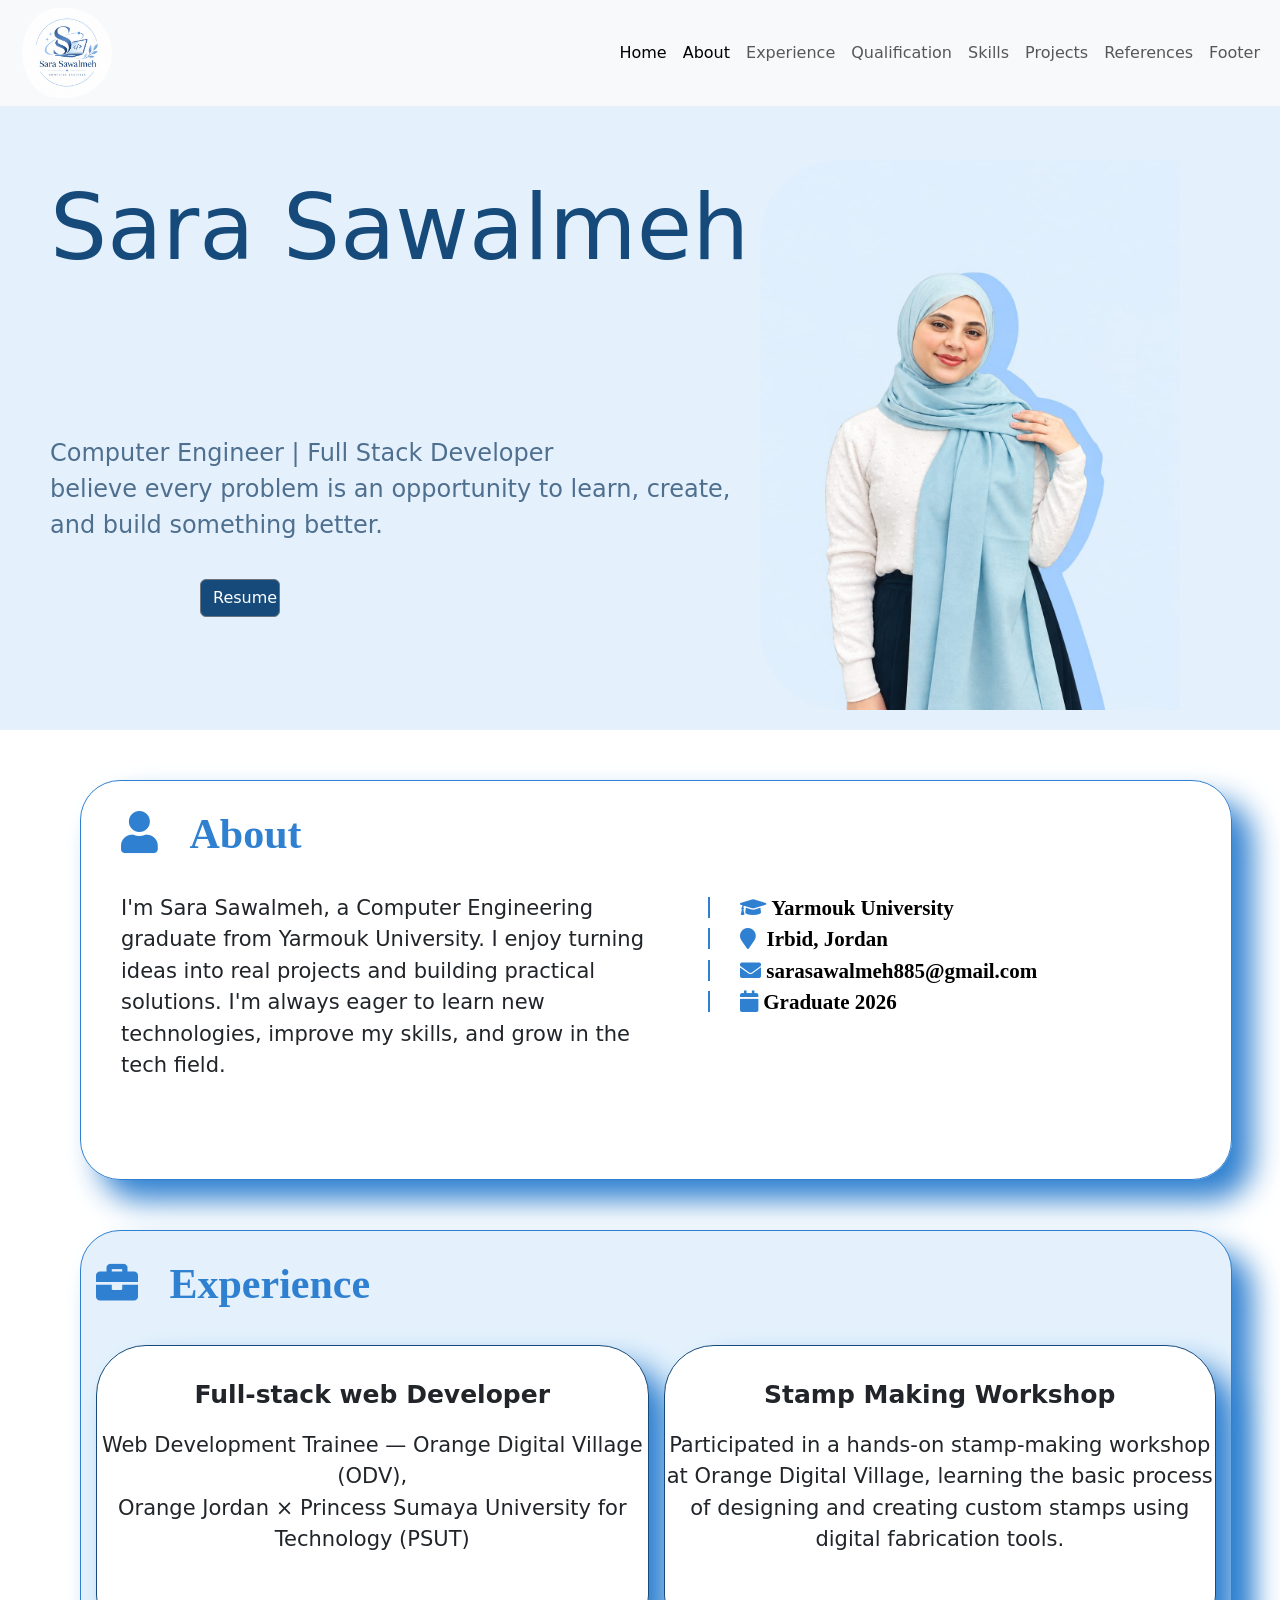
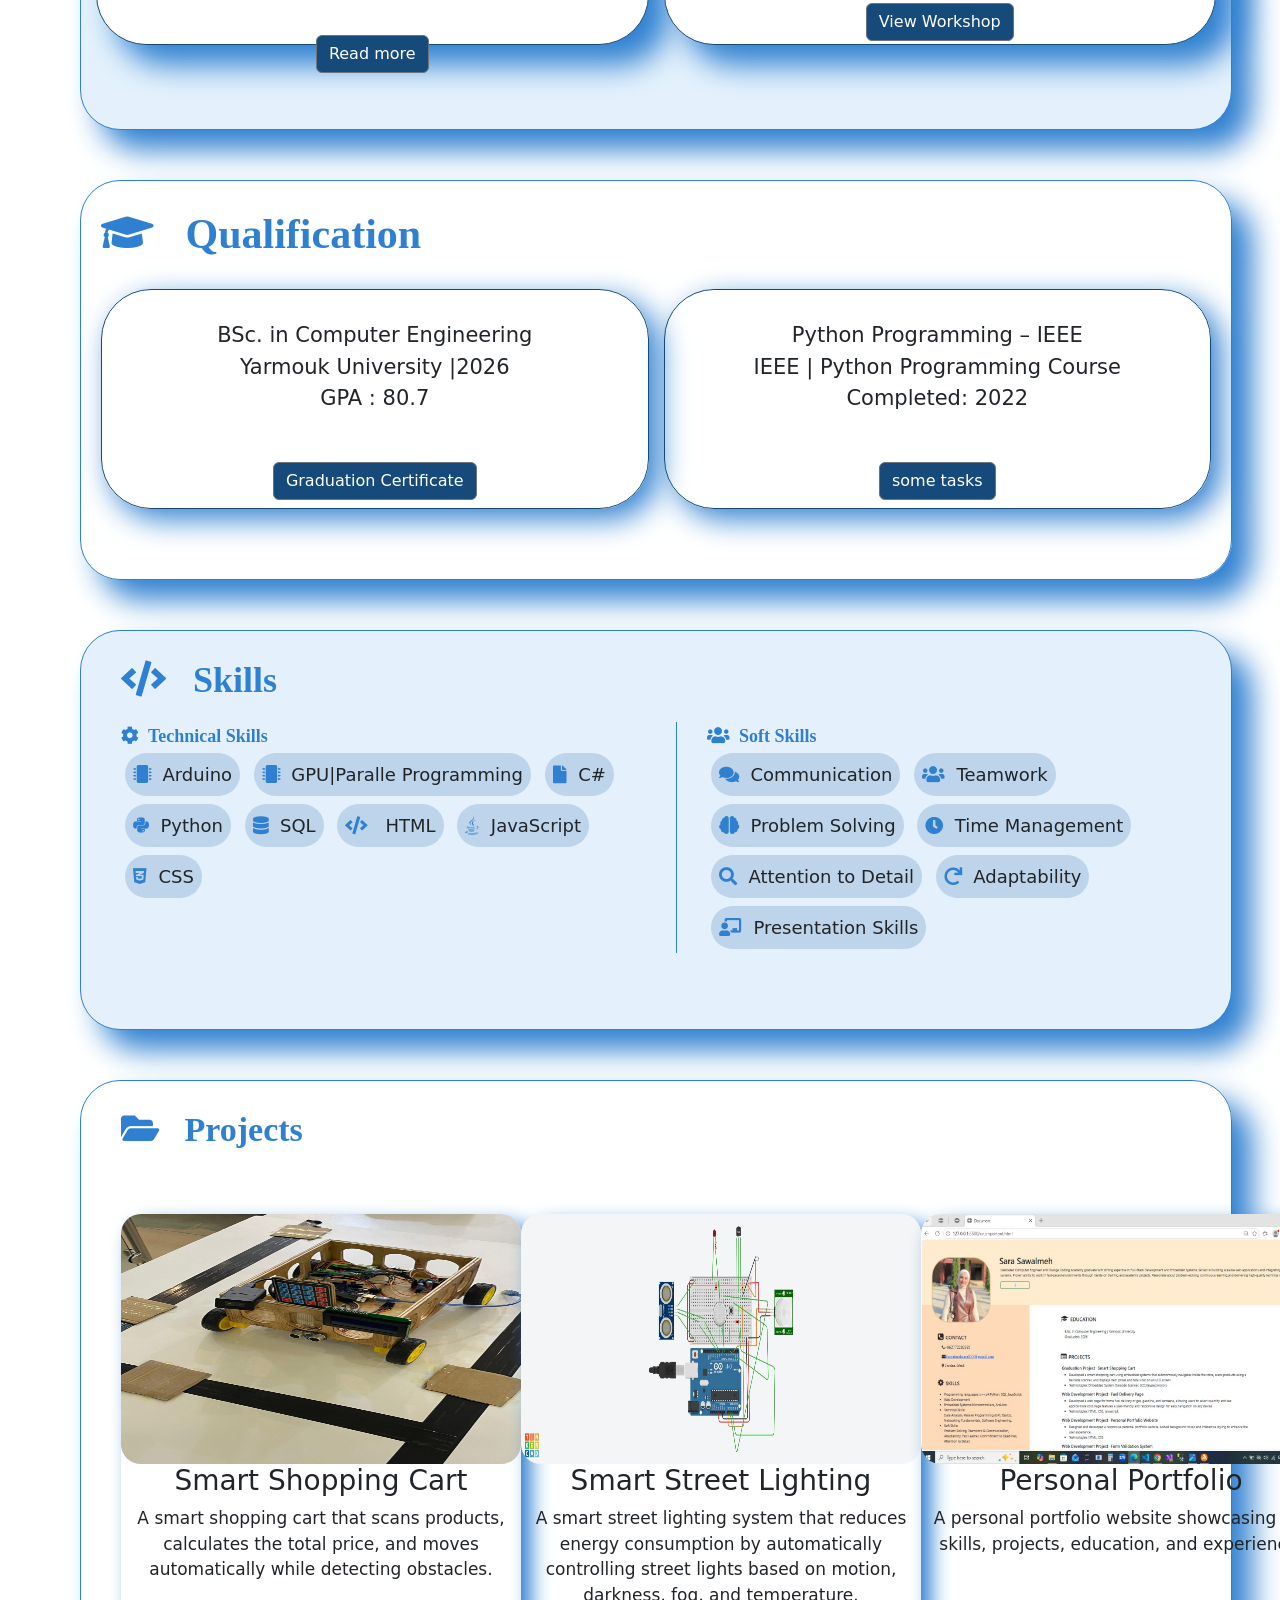
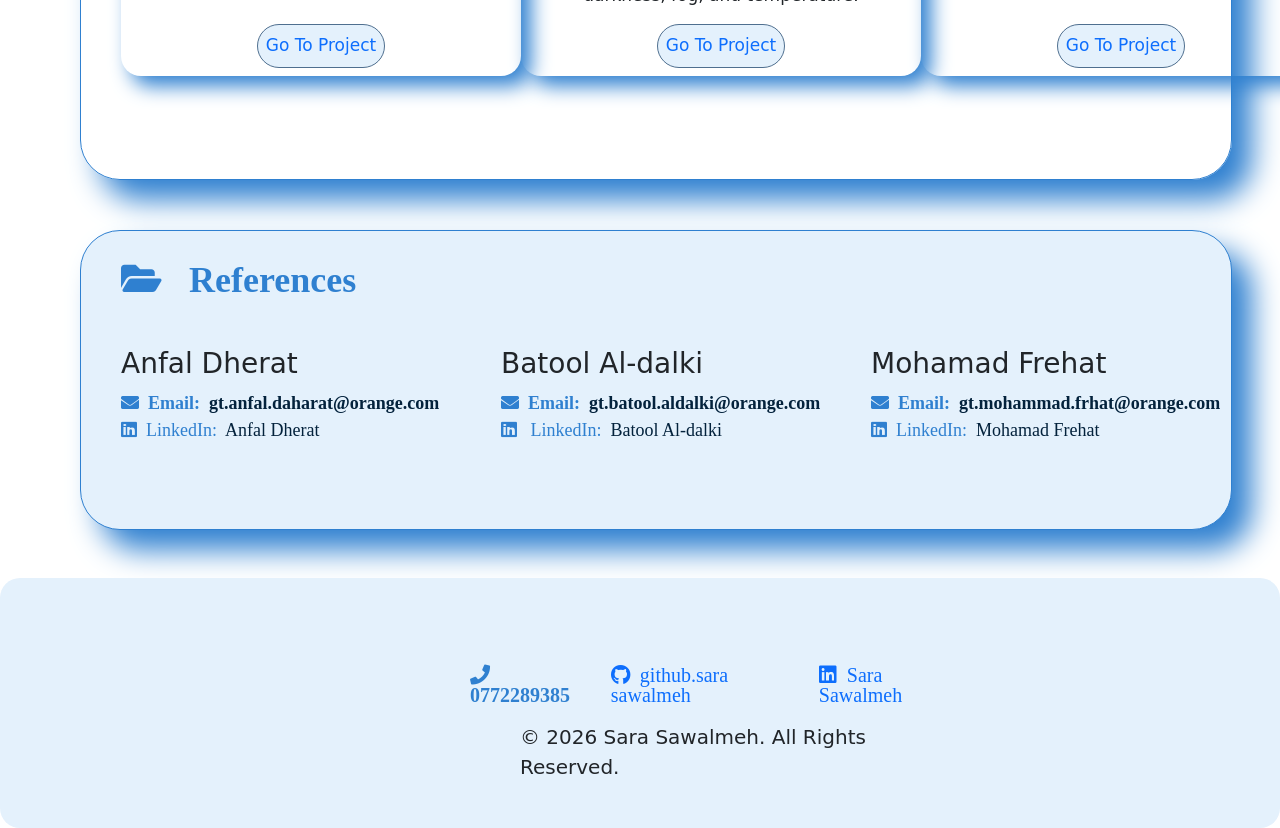
==== commit 0890a2ea: "now" ====
--- a/portfolio.html
+++ b/portfolio.html
@@ -86,16 +86,16 @@
     <i class="fa fa-briefcase fa-2x Experience" ><span> &nbsp Experience</span></i>
     <br>
    <div class="p1">
-    <p  style="font-size: 30px;"><b>Full-stack web Developer</b></p>
+    <p  style="font-size: 25px;"><b>Full-stack web Developer</b></p>
     <p> Web Development Trainee — Orange Digital Village (ODV),<br>
      Orange Jordan × Princess Sumaya University for Technology (PSUT)</p>
       <br>
       <br>
 
-      <a href="https://drive.google.com/drive/folders/16_SA4wwFE_6m3GXTYedLnlnxYhSStC8a" target="_blank"><button  type="button" class="btn btn-secondary">Read more</button></a></p>
+      <a href="https://drive.google.com/file/d/1_aZCETJu_50LONexfxcGi90TAccU4Rtl/view?usp=drivesdk" target="_blank"><button  type="button" class="btn btn-secondary">Read more</button></a></p>
     </div>
 <div class="p2">
-  <p style="font-size: 30px;"><b>Stamp Making Workshop</b></p>
+  <p style="font-size: 25px;"><b>Stamp Making Workshop</b></p>
   <p>Participated in a hands-on stamp-making workshop at Orange Digital Village, 
     learning the basic process of designing and creating custom stamps using digital 
     fabrication tools.</p><br>
@@ -182,23 +182,26 @@
 <p>A personal portfolio 
     website showcasing my skills, 
     projects, education, and experience.</p>
+    <br>
+    <br>
+    <a target="_blank" href="https://github.com/sarasawalmeh30-debug/Sara_CV.git">Go To Project</a>
 </div>
 </div>
 <div class="div7">
     
     <i class="fa fa-folder-open fa-2x References" id="References"><span> &nbsp References</span></i>
     <div class=" Reference_1">
-    <h3>Eng. Anfal Dherat</h3>
+    <h3> Anfal Dherat</h3>
     <i class="fa fa-envelope">&nbsp Email: &nbsp<a target="_blank" href="gt.anfal.daharat@orange.com">gt.anfal.daharat@orange.com</a></i><br>
     <i class="fab fa-linkedin">&nbsp LinkedIn: &nbsp<a target="_blank" href="https://www.linkedin.com/in/anfal-dherat/">Anfal Dherat</a></i>
     </div>
     <div class=" Reference_2">
-    <h3>Eng. Batool Al-dalki</h3>
+    <h3> Batool Al-dalki</h3>
     <i class="fa fa-envelope">&nbsp Email: &nbsp<a target="_blank" href="gt.batool.aldalki@orange.com">gt.batool.aldalki@orange.com</a></i><br>
     <i class="fab fa-linkedin"> &nbsp LinkedIn: &nbsp<a target="_blank" href="https://www.linkedin.com/in/batool-walid-b33894228?utm_source=share_via&utm_content=profile&utm_medium=member_android">Batool Al-dalki</a></i>
     </div>
     <div class=" Reference_3">
-    <h3>Eng. Mohamad Frehat</h3>
+    <h3> Mohamad Frehat</h3>
     <i class="fa fa-envelope">&nbsp Email: &nbsp<a target="_blank" href="gt.mohammad.frhat@orange.com">gt.mohammad.frhat@orange.com</a></i><br>
     <i class="fab fa-linkedin">&nbsp LinkedIn:&nbsp <a target="_blank" href="https://www.linkedin.com/in/mohammed-frehat-9222402b?utm_source=share_via&utm_content=profile&utm_medium=member_android">Mohamad Frehat</a></i>
     </div>
--- a/portfolio.css
+++ b/portfolio.css
@@ -341,8 +341,10 @@
     box-shadow: 10px 10px 20px #2f80d0;
     grid-row: 2/3;
     grid-column: 3/4;
- width: 400px;
- text-align: center;
+     width: 400px;
+     text-align: center;
+     justify-content: center;
+    align-items: center;
 }
 .div6 a{
     border: 1px solid #4f6f8f;
@@ -607,7 +609,7 @@
 }
 
 .div4 .p11{
-    font-size: 20px;
+    font-size: 16px;
 grid-row: 2/3;
 grid-column: 1/2;
 padding-top: 10px;
@@ -619,7 +621,7 @@
 
 }
 .div4 .p22{
-    font-size: 20px;
+    font-size: 16px;
 grid-row: 3/4;
 grid-column: 1/2;
 padding-top: 10px;
@@ -692,7 +694,7 @@
 }
 .div6 img{
     width: 100%;
-    height: 150px;
+    height: 200px;
     border-radius: 20px;
     
 }
@@ -712,7 +714,7 @@
     grid-row: 2/3;
     grid-column: 1/2;
     text-align: center;
-    font-size: 20px;
+    font-size: 18px;
    
 }
 .div6 .proj2{
@@ -725,7 +727,7 @@
     grid-column: 1/2;
      width: fit-content;
 text-align: center;
-font-size: 20px;
+font-size: 18px;
 }
 .div6 .proj3{
     display: flex;
@@ -738,7 +740,7 @@
  width: fit-content;
  text-align: center;
  padding-bottom: 10px;
- font-size: 20px;
+ font-size: 18px;
   justify-content: flex-start;
 }
 .div6 a{
@@ -1075,7 +1077,7 @@
     display: grid;
     grid-template-columns: repeat(1,1fr);
     grid-template-rows: 1fr 2fr 2fr 2fr;
-    height: 1200px;
+    height: 1300px;
     border: 1px solid #2f80d0;
     border-radius: 40px;
     box-shadow: 20px 20px 30px #2f80d0;
@@ -1086,7 +1088,7 @@
 }
 .div6 img{
     width: 100%;
-    height: 150px;
+    height: 200px;
     border-radius: 20px;
     
 }
